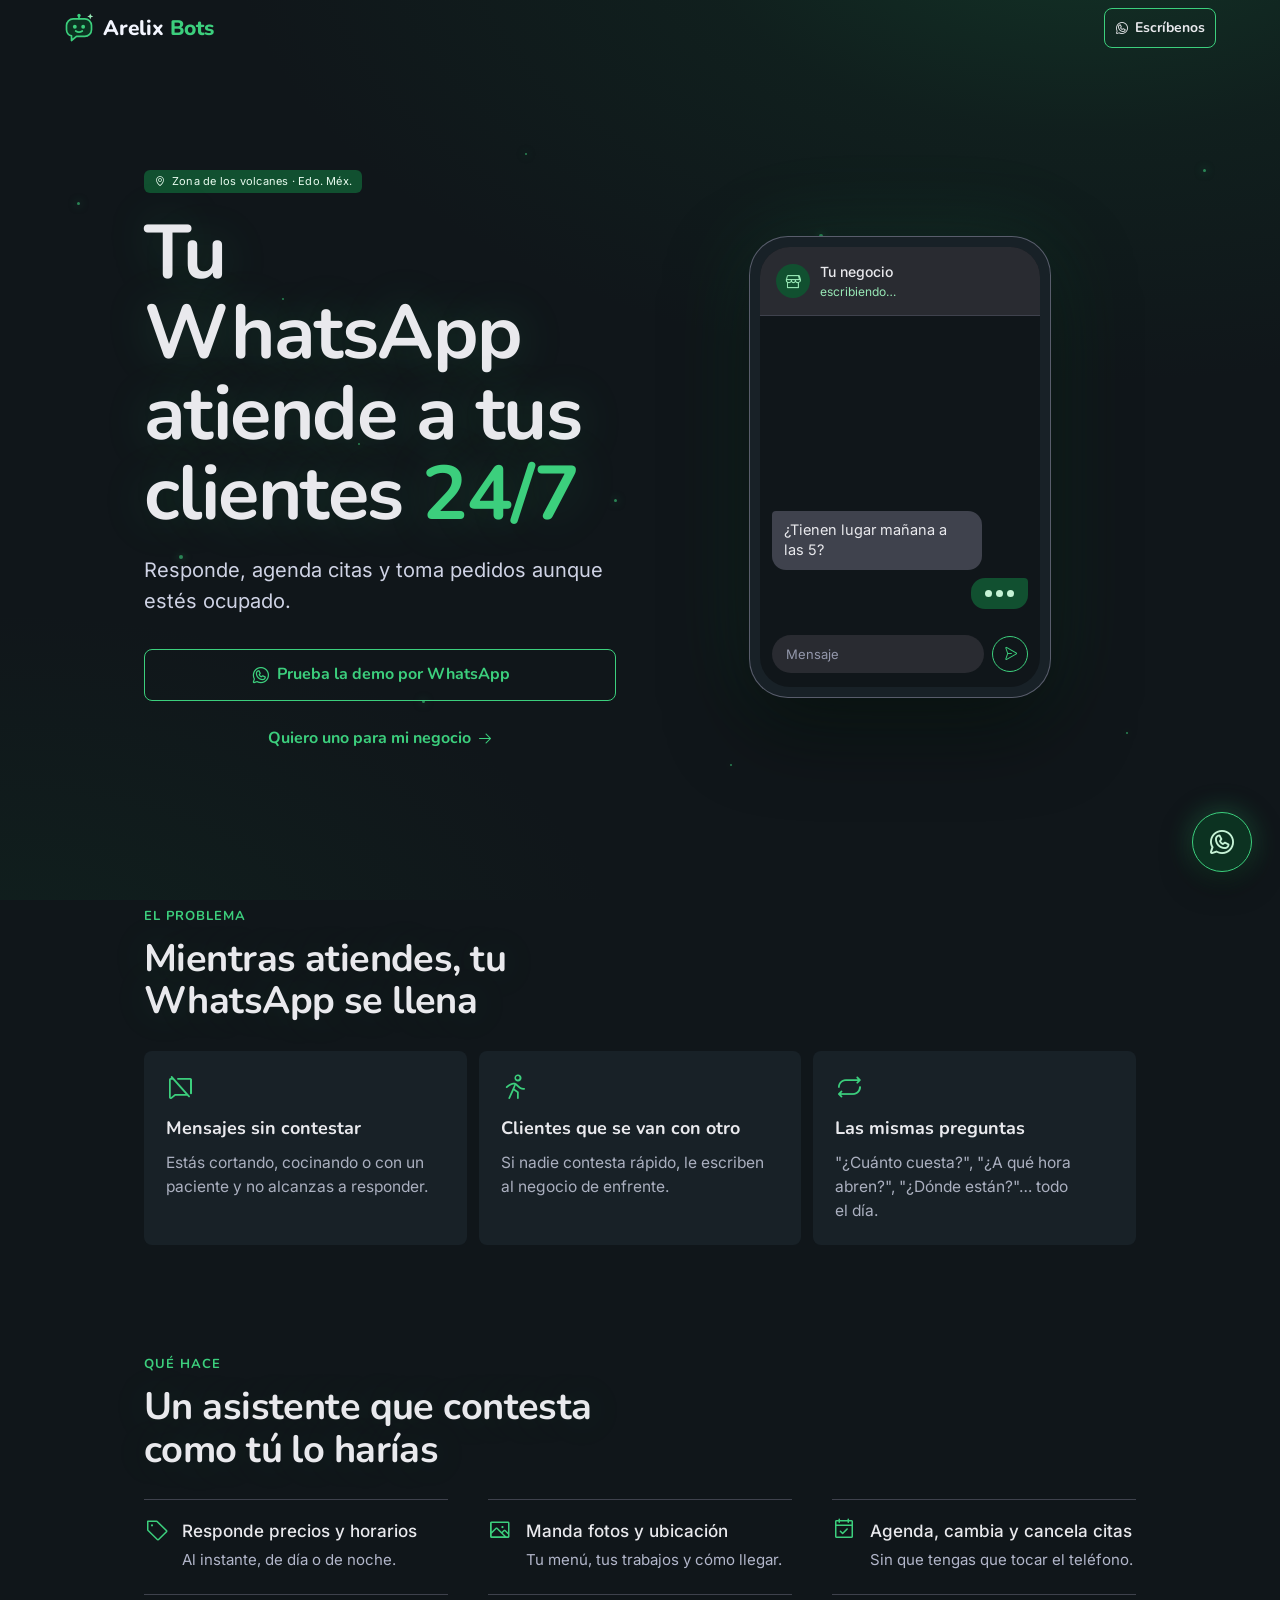
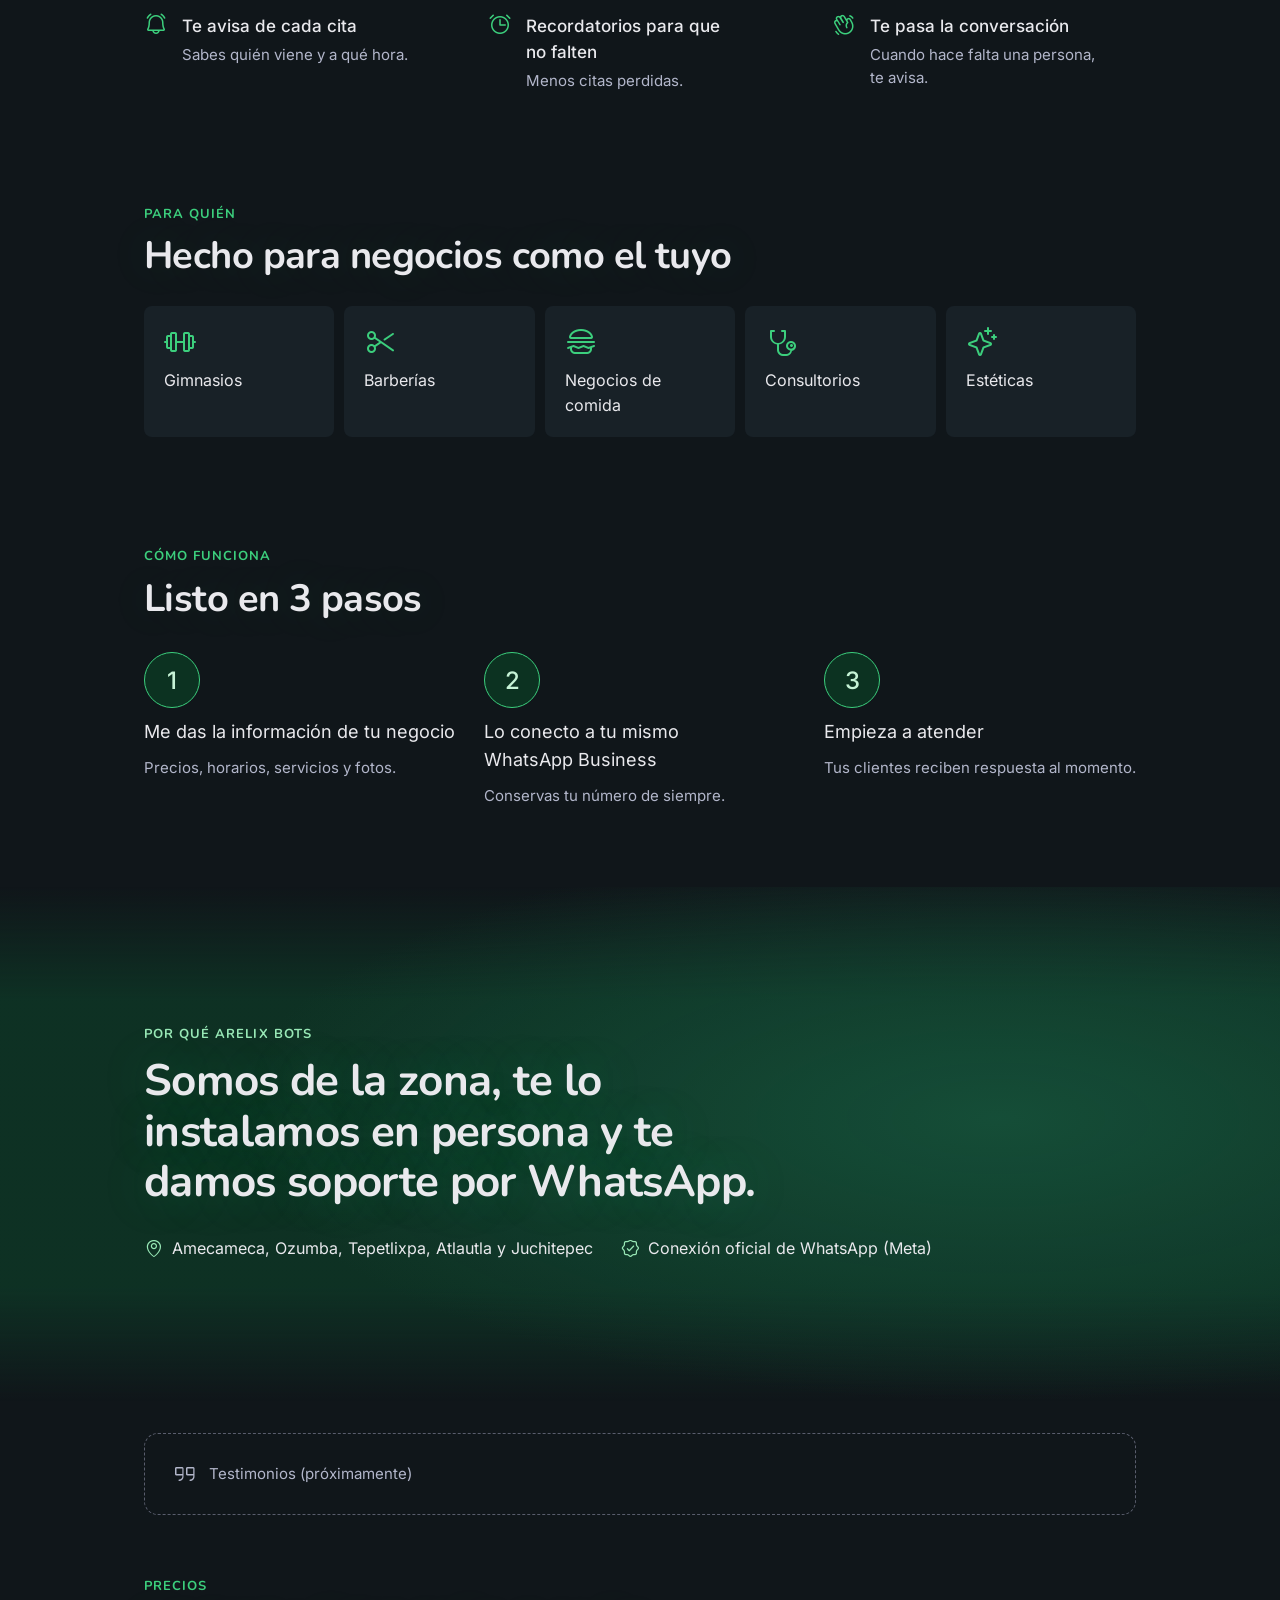
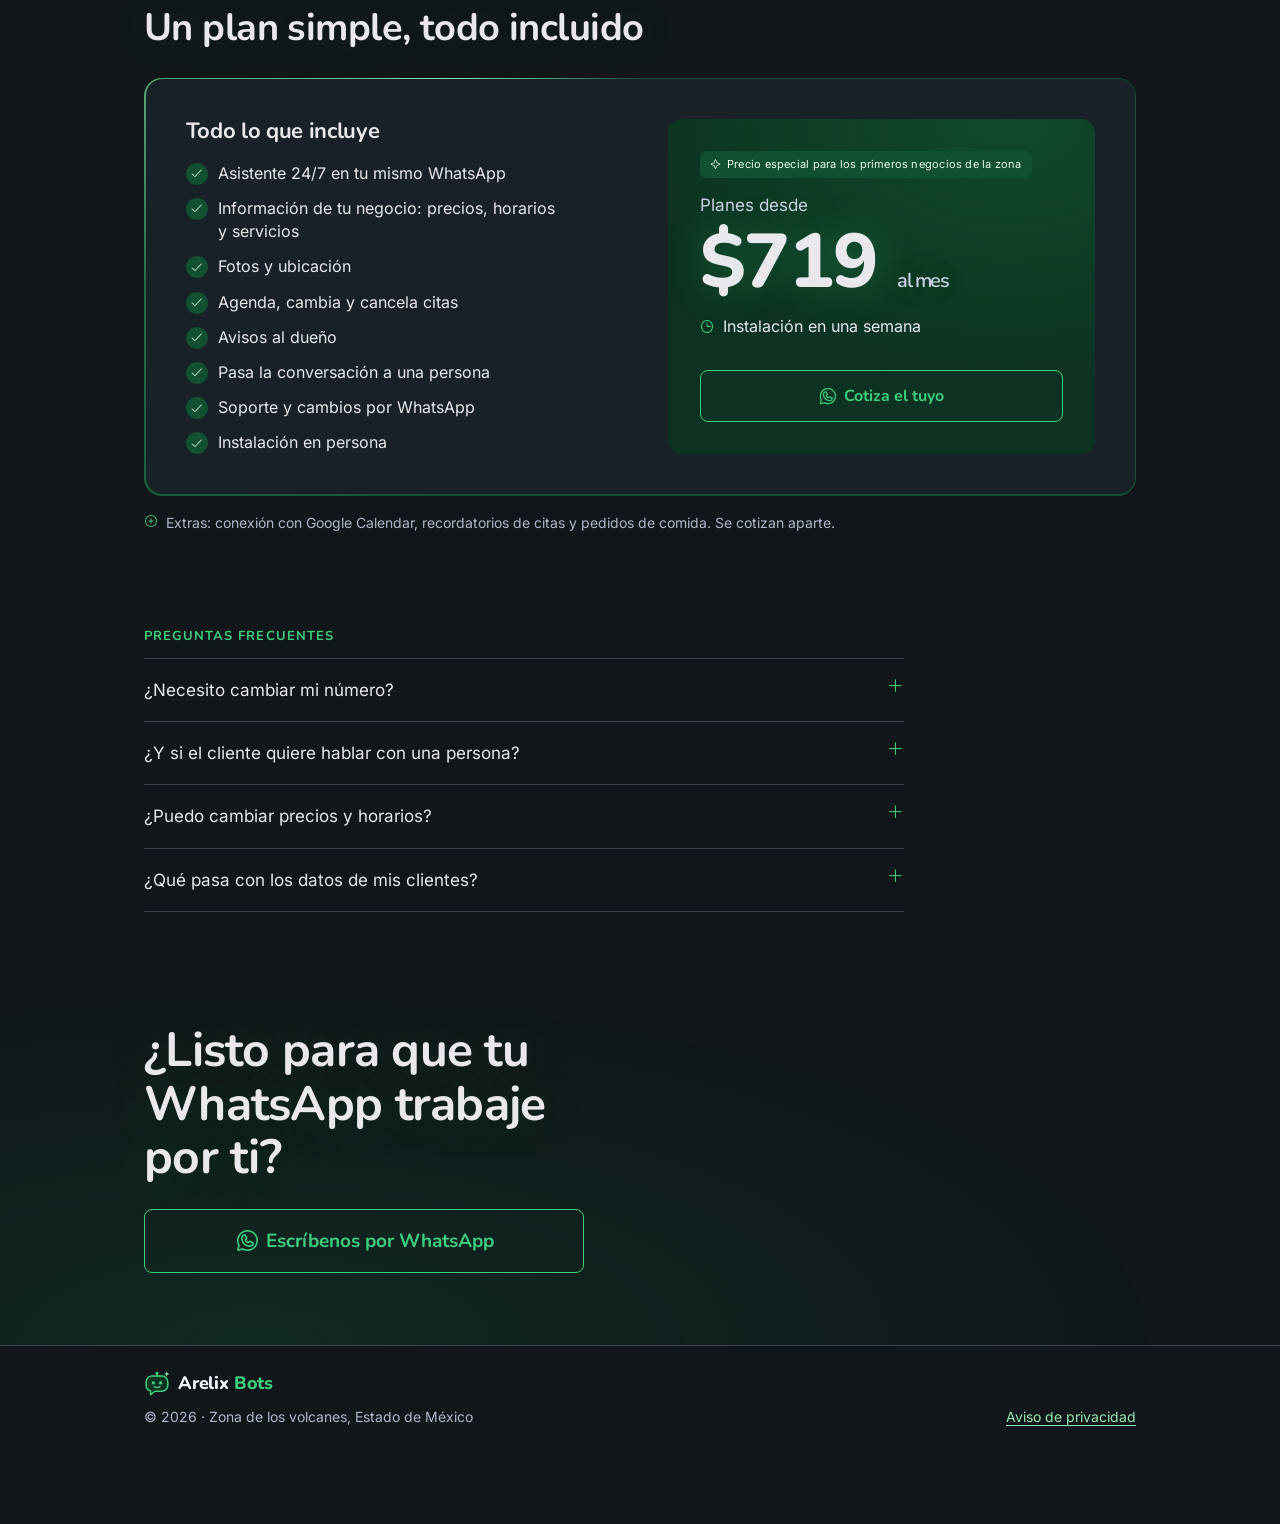
==== index.html @ 7423c523 "Sitio estático de Arelix Bots y aviso de privacidad Página principal convertida del bundle de Claude" ====
<!DOCTYPE html>
<html lang="es-MX">
<head>
<meta charset="utf-8">
<meta name="viewport" content="width=device-width, initial-scale=1">
<title>Arelix Bots · Asistentes de WhatsApp para tu negocio</title>
<meta name="description" content="Tu WhatsApp atiende a tus clientes 24/7: responde precios y horarios, agenda citas y toma pedidos aunque estés ocupado. Instalación en persona en la zona de los volcanes, Edo. Méx.">
<meta name="theme-color" content="#10161a">
<link rel="canonical" href="https://lego1804.github.io/arelix-web/">
<link rel="icon" href="favicon.svg" type="image/svg+xml">
<link rel="icon" href="favicon.ico" sizes="32x32">
<link rel="apple-touch-icon" href="apple-touch-icon.png">
<meta property="og:type" content="website">
<meta property="og:locale" content="es_MX">
<meta property="og:site_name" content="Arelix Bots">
<meta property="og:title" content="Arelix Bots · Tu WhatsApp atiende a tus clientes 24/7">
<meta property="og:description" content="Responde, agenda citas y toma pedidos aunque estés ocupado. Instalación en persona en la zona de los volcanes, Edo. Méx.">
<meta property="og:url" content="https://lego1804.github.io/arelix-web/">
<meta property="og:image" content="https://lego1804.github.io/arelix-web/og-image.png">
<meta property="og:image:width" content="1200">
<meta property="og:image:height" content="630">
<meta property="og:image:alt" content="Arelix Bots: tu WhatsApp atiende a tus clientes 24/7">
<meta name="twitter:card" content="summary_large_image">
<link rel="preload" href="assets/fonts/inter-latin.woff2" as="font" type="font/woff2" crossorigin>
<link rel="preload" href="assets/fonts/nunito-latin.woff2" as="font" type="font/woff2" crossorigin>
<link rel="stylesheet" href="assets/css/styles.css">
<script src="assets/js/main.js" defer></script>
</head>
<body>

<div aria-hidden="true" style="position:fixed;inset:0;width:100vw;height:100vh;z-index:-1;pointer-events:none;background:radial-gradient(ellipse 90vw 70vh at 85% -10%,rgba(24,116,67,.32) 0%,rgba(17,80,48,.16) 35%,rgba(16,22,26,0) 75%),radial-gradient(ellipse 70vw 60vh at 0% 110%,rgba(17,80,48,.18) 0%,rgba(16,22,26,0) 70%),var(--color-bg)"></div>

<nav class="nav topnav" data-scrolled="false" style="position:sticky;top:0;z-index:20;padding-inline:clamp(16px,5vw,72px);display:flex;align-items:center;gap:16px">
  <a href="#" class="nav-brand" aria-label="Arelix Bots, inicio" style="display:flex;align-items:center;gap:9px;margin-right:auto;text-decoration:none;min-width:0"><svg width="30" height="30" viewBox="0 0 36 36" aria-hidden="true" style="flex:none;overflow:visible"><path d="M11 7h14a8 8 0 0 1 8 8v5a8 8 0 0 1-8 8H15l-6 5v-5.6A8 8 0 0 1 3 20v-5a8 8 0 0 1 8-8z" fill="#0c3221" stroke="#3ccf7d" stroke-width="2" stroke-linejoin="round"></path><line x1="18" y1="7" x2="18" y2="4" stroke="#3ccf7d" stroke-width="2" stroke-linecap="round"></line><circle cx="18" cy="3" r="2" fill="#3ccf7d"></circle><circle cx="13" cy="16.5" r="2.3" fill="#3ccf7d"></circle><circle cx="23" cy="16.5" r="2.3" fill="#3ccf7d"></circle><path d="M14 21.6q4 2.8 8 0" stroke="#3ccf7d" stroke-width="2" fill="none" stroke-linecap="round"></path><path d="M31.5 0.5l1 2.6 2.6 1-2.6 1-1 2.6-1-2.6-2.6-1 2.6-1z" fill="#98e8b6"></path></svg><span style="font-family:'Nunito',system-ui,sans-serif;font-weight:800;font-size:21px;letter-spacing:-0.01em;color:var(--color-neutral-100);white-space:nowrap">Arelix <span style="color:var(--color-accent)">Bots</span></span></a>
  <a class="btn btn-primary" href="https://wa.me/525643731394?text=Hola%2C%20quiero%20informaci%C3%B3n" target="_blank" rel="noopener" style="min-height:40px"><i aria-hidden="true" class="ph ph-whatsapp-logo"></i>Escríbenos</a>
</nav>

<div style="color:var(--color-text);font-family:var(--font-body)">

<section data-screen-label="01 Portada" style="width:100%;position:relative;overflow:hidden">
  <div aria-hidden="true" style="position:absolute;inset:0;pointer-events:none;z-index:0"><span class="pt" style="left:6%;top:18%;width:3px;height:3px;animation-delay:0s;animation-duration:9s"></span><span class="pt" style="left:14%;top:62%;width:4px;height:4px;animation-delay:1.5s;animation-duration:11s"></span><span class="pt" style="left:22%;top:30%;width:2px;height:2px;animation-delay:3s;animation-duration:8s"></span><span class="pt" style="left:33%;top:80%;width:3px;height:3px;animation-delay:0.8s;animation-duration:10s"></span><span class="pt" style="left:41%;top:12%;width:2px;height:2px;animation-delay:2.2s;animation-duration:12s"></span><span class="pt" style="left:48%;top:55%;width:3px;height:3px;animation-delay:4s;animation-duration:9s"></span><span class="pt" style="left:57%;top:88%;width:2px;height:2px;animation-delay:1s;animation-duration:11s"></span><span class="pt" style="left:64%;top:22%;width:4px;height:4px;animation-delay:2.8s;animation-duration:10s"></span><span class="pt" style="left:72%;top:70%;width:2px;height:2px;animation-delay:0.4s;animation-duration:9s"></span><span class="pt" style="left:80%;top:38%;width:3px;height:3px;animation-delay:3.5s;animation-duration:12s"></span><span class="pt" style="left:88%;top:84%;width:2px;height:2px;animation-delay:1.8s;animation-duration:8s"></span><span class="pt" style="left:94%;top:14%;width:3px;height:3px;animation-delay:2.5s;animation-duration:10s"></span><span class="pt" style="left:28%;top:48%;width:2px;height:2px;animation-delay:5s;animation-duration:11s"></span><span class="pt" style="left:68%;top:48%;width:2px;height:2px;animation-delay:6s;animation-duration:9s"></span></div>
  <div style="position:relative;z-index:1;max-width:1120px;margin:0 auto;padding:clamp(48px,9vw,112px) clamp(18px,5vw,72px) clamp(48px,8vw,96px);display:grid;grid-template-columns:repeat(auto-fit,minmax(min(100%,340px),1fr));gap:48px;align-items:center">
    <div data-reveal="">
      <span class="tag tag-accent" style="display:inline-flex;align-items:center;gap:6px;margin-bottom:20px"><i aria-hidden="true" class="ph ph-map-pin"></i>Zona de los volcanes · Edo. Méx.</span>
      <h1 style="font-size:clamp(36px,6.4vw,76px);line-height:1.06;letter-spacing:-0.02em;margin:0;max-width:14ch;text-shadow:0 0 48px rgba(60,207,125,.22)">Tu WhatsApp atiende a tus clientes <span style="color:var(--color-accent)">24/7</span></h1>
      <p style="font-size:clamp(17px,2.2vw,20px);line-height:1.55;margin:20px 0 0;max-width:40ch;color:var(--color-neutral-300)">Responde, agenda citas y toma pedidos aunque estés ocupado.</p>
      <div style="display:flex;flex-wrap:wrap;gap:12px;margin-top:32px">
        <a class="btn btn-primary" href="https://wa.me/525643731394?text=Hola%2C%20quiero%20probar%20la%20demo" target="_blank" rel="noopener" style="min-height:52px;padding:0 22px;font-size:16px;flex:1 1 auto;max-width:100%"><i aria-hidden="true" class="ph ph-whatsapp-logo" style="font-size:20px"></i>Prueba la demo por WhatsApp</a>
        <a class="btn btn-ghost" href="https://wa.me/525643731394?text=Hola%2C%20quiero%20un%20asistente%20para%20mi%20negocio" target="_blank" rel="noopener" style="min-height:52px;padding:0 22px;font-size:16px;flex:1 1 auto;max-width:100%">Quiero uno para mi negocio<i aria-hidden="true" class="ph ph-arrow-right"></i></a>
      </div>
    </div>

    <div data-reveal="" style="display:flex;justify-content:center">
      <div style="width:min(100%,300px);border-radius:38px;padding:10px;background:var(--color-surface);box-shadow:0 0 0 1px var(--color-neutral-700),0 30px 80px rgba(0,0,0,.55),0 0 90px rgba(60,207,125,.14)">
        <div style="border-radius:30px;overflow:hidden;background:var(--color-bg);display:flex;flex-direction:column;height:440px">
          <div style="display:flex;align-items:center;gap:10px;padding:14px 16px;background:var(--color-neutral-900);border-bottom:1px solid var(--color-neutral-800)">
            <div style="width:34px;height:34px;border-radius:50%;background:var(--color-accent-800);display:flex;align-items:center;justify-content:center;flex:none"><i aria-hidden="true" class="ph ph-storefront" style="color:var(--color-accent-300);font-size:18px"></i></div>
            <div style="min-width:0">
              <p style="margin:0;font-size:14px;font-weight:500">Tu negocio</p>
              <p style="margin:0;font-size:12px;color:var(--color-accent-300)" data-chat-status>en línea</p>
            </div>
          </div>
          <div style="flex:1;display:flex;flex-direction:column;justify-content:flex-end;gap:8px;padding:16px 12px">
            <div class="pop" data-chat="q" style="align-self:flex-start;max-width:82%;background:var(--color-neutral-800);border-radius:4px 14px 14px 14px;padding:9px 12px;font-size:14.5px;line-height:1.4">¿Tienen lugar mañana a las 5?</div>
            <div class="pop" data-chat="typing" hidden style="align-self:flex-end;background:var(--color-accent-800);border-radius:14px 4px 14px 14px;padding:12px 14px;display:flex;gap:4px">
                <span class="dot" style="width:7px;height:7px;border-radius:50%;background:var(--color-accent-200)"></span>
                <span class="dot" style="width:7px;height:7px;border-radius:50%;background:var(--color-accent-200);animation-delay:.2s"></span>
                <span class="dot" style="width:7px;height:7px;border-radius:50%;background:var(--color-accent-200);animation-delay:.4s"></span>
              </div>
            <div class="pop" data-chat="a" style="align-self:flex-end;max-width:82%;background:var(--color-accent-800);border-radius:14px 4px 14px 14px;padding:9px 12px;font-size:14.5px;line-height:1.4;color:var(--color-accent-100)">¡Sí! ¿A nombre de quién te anoto?</div>
          </div>
          <div style="display:flex;align-items:center;gap:8px;padding:10px 12px 14px">
            <div style="flex:1;border-radius:20px;background:var(--color-neutral-900);padding:9px 14px;font-size:13px;color:var(--color-neutral-500)">Mensaje</div>
            <div style="width:36px;height:36px;border-radius:50%;border:1px solid var(--color-accent);display:flex;align-items:center;justify-content:center;flex:none"><i aria-hidden="true" class="ph ph-paper-plane-right" style="color:var(--color-accent)"></i></div>
          </div>
        </div>
      </div>
    </div>
  </div>
</section>

<section data-screen-label="02 Problema" style="width:100%">
  <div data-reveal="" style="max-width:1120px;margin:0 auto;padding:48px clamp(18px,5vw,72px)">
    <h6 style="color:var(--color-accent);margin:0 0 14px">El problema</h6>
    <h2 style="font-size:clamp(26px,4vw,38px);margin:0 0 28px;max-width:22ch;text-shadow:0 0 40px rgba(60,207,125,.18)">Mientras atiendes, tu WhatsApp se llena</h2>
    <div style="display:grid;grid-template-columns:repeat(auto-fit,minmax(min(100%,240px),1fr));gap:12px">
      <div class="card lift" style="padding:22px"><i aria-hidden="true" class="ph ph-chat-slash" style="font-size:28px;color:var(--color-accent)"></i><p class="card-title" style="font-size:18px;margin:12px 0 6px">Mensajes sin contestar</p><p class="card-body" style="margin:0;font-size:15.5px;color:var(--color-neutral-300)">Estás cortando, cocinando o con un paciente y no alcanzas a responder.</p></div>
      <div class="card lift" style="padding:22px"><i aria-hidden="true" class="ph ph-person-simple-walk" style="font-size:28px;color:var(--color-accent)"></i><p class="card-title" style="font-size:18px;margin:12px 0 6px">Clientes que se van con otro</p><p class="card-body" style="margin:0;font-size:15.5px;color:var(--color-neutral-300)">Si nadie contesta rápido, le escriben al negocio de enfrente.</p></div>
      <div class="card lift" style="padding:22px"><i aria-hidden="true" class="ph ph-repeat" style="font-size:28px;color:var(--color-accent)"></i><p class="card-title" style="font-size:18px;margin:12px 0 6px">Las mismas preguntas</p><p class="card-body" style="margin:0;font-size:15.5px;color:var(--color-neutral-300)">"¿Cuánto cuesta?", "¿A qué hora abren?", "¿Dónde están?"… todo el día.</p></div>
    </div>
  </div>
</section>

<section data-screen-label="03 Qué hace" style="width:100%">
  <div data-reveal="" style="max-width:1120px;margin:0 auto;padding:64px clamp(18px,5vw,72px) 48px">
    <h6 style="color:var(--color-accent);margin:0 0 14px">Qué hace</h6>
    <h2 style="font-size:clamp(26px,4vw,38px);margin:0 0 28px;max-width:22ch;text-shadow:0 0 40px rgba(60,207,125,.18)">Un asistente que contesta como tú lo harías</h2>
    <div style="display:grid;grid-template-columns:repeat(auto-fit,minmax(min(100%,280px),1fr));gap:4px 40px">
      <div class="bnc" style="display:flex;gap:14px;padding:18px 0;border-top:1px solid var(--color-neutral-800)"><i aria-hidden="true" class="ph ph-tag" style="font-size:24px;color:var(--color-accent);flex:none"></i><div><p style="font-size:17px;margin:0 0 4px;font-weight:500">Responde precios y horarios</p><p style="margin:0;color:var(--color-neutral-400);font-size:15px">Al instante, de día o de noche.</p></div></div>
      <div class="bnc" style="display:flex;gap:14px;padding:18px 0;border-top:1px solid var(--color-neutral-800)"><i aria-hidden="true" class="ph ph-image" style="font-size:24px;color:var(--color-accent);flex:none"></i><div><p style="font-size:17px;margin:0 0 4px;font-weight:500">Manda fotos y ubicación</p><p style="margin:0;color:var(--color-neutral-400);font-size:15px">Tu menú, tus trabajos y cómo llegar.</p></div></div>
      <div class="bnc" style="display:flex;gap:14px;padding:18px 0;border-top:1px solid var(--color-neutral-800)"><i aria-hidden="true" class="ph ph-calendar-check" style="font-size:24px;color:var(--color-accent);flex:none"></i><div><p style="font-size:17px;margin:0 0 4px;font-weight:500">Agenda, cambia y cancela citas</p><p style="margin:0;color:var(--color-neutral-400);font-size:15px">Sin que tengas que tocar el teléfono.</p></div></div>
      <div class="bnc" style="display:flex;gap:14px;padding:18px 0;border-top:1px solid var(--color-neutral-800)"><i aria-hidden="true" class="ph ph-bell-ringing" style="font-size:24px;color:var(--color-accent);flex:none"></i><div><p style="font-size:17px;margin:0 0 4px;font-weight:500">Te avisa de cada cita</p><p style="margin:0;color:var(--color-neutral-400);font-size:15px">Sabes quién viene y a qué hora.</p></div></div>
      <div class="bnc" style="display:flex;gap:14px;padding:18px 0;border-top:1px solid var(--color-neutral-800)"><i aria-hidden="true" class="ph ph-alarm" style="font-size:24px;color:var(--color-accent);flex:none"></i><div><p style="font-size:17px;margin:0 0 4px;font-weight:500">Recordatorios para que no falten</p><p style="margin:0;color:var(--color-neutral-400);font-size:15px">Menos citas perdidas.</p></div></div>
      <div class="bnc" style="display:flex;gap:14px;padding:18px 0;border-top:1px solid var(--color-neutral-800)"><i aria-hidden="true" class="ph ph-hand-waving" style="font-size:24px;color:var(--color-accent);flex:none"></i><div><p style="font-size:17px;margin:0 0 4px;font-weight:500">Te pasa la conversación</p><p style="margin:0;color:var(--color-neutral-400);font-size:15px">Cuando hace falta una persona, te avisa.</p></div></div>
    </div>
  </div>
</section>

<section data-screen-label="04 Para quién" style="width:100%">
  <div data-reveal="" style="max-width:1120px;margin:0 auto;padding:48px clamp(18px,5vw,72px)">
    <h6 style="color:var(--color-accent);margin:0 0 14px">Para quién</h6>
    <h2 style="font-size:clamp(26px,4vw,38px);margin:0 0 28px;text-shadow:0 0 40px rgba(60,207,125,.18)">Hecho para negocios como el tuyo</h2>
    <div class="who">
      <div class="card bnc lift" style="padding:20px;display:flex;flex-direction:column;gap:10px;min-width:0"><i aria-hidden="true" class="ph ph-barbell" style="font-size:32px;color:var(--color-accent)"></i><span style="font-size:16px">Gimnasios</span></div>
      <div class="card bnc lift" style="padding:20px;display:flex;flex-direction:column;gap:10px;min-width:0"><i aria-hidden="true" class="ph ph-scissors" style="font-size:32px;color:var(--color-accent)"></i><span style="font-size:16px">Barberías</span></div>
      <div class="card bnc lift" style="padding:20px;display:flex;flex-direction:column;gap:10px;min-width:0"><i aria-hidden="true" class="ph ph-hamburger" style="font-size:32px;color:var(--color-accent)"></i><span style="font-size:16px">Negocios de comida</span></div>
      <div class="card bnc lift" style="padding:20px;display:flex;flex-direction:column;gap:10px;min-width:0"><i aria-hidden="true" class="ph ph-stethoscope" style="font-size:32px;color:var(--color-accent)"></i><span style="font-size:16px">Consultorios</span></div>
      <div class="card bnc lift" style="padding:20px;display:flex;flex-direction:column;gap:10px;min-width:0"><i aria-hidden="true" class="ph ph-sparkle" style="font-size:32px;color:var(--color-accent)"></i><span style="font-size:16px">Estéticas</span></div>
    </div>
  </div>
</section>

<section data-screen-label="05 Cómo funciona" style="width:100%">
  <div data-reveal="" style="max-width:1120px;margin:0 auto;padding:64px clamp(18px,5vw,72px) 80px">
    <h6 style="color:var(--color-accent);margin:0 0 14px">Cómo funciona</h6>
    <h2 style="font-size:clamp(26px,4vw,38px);margin:0 0 32px;text-shadow:0 0 40px rgba(60,207,125,.18)">Listo en 3 pasos</h2>
    <ol style="list-style:none;margin:0;padding:0;display:grid;grid-template-columns:repeat(auto-fit,minmax(min(100%,240px),1fr));gap:28px">
      <li style="display:flex;flex-direction:column;gap:10px"><span class="ring" style="width:56px;height:56px;border-radius:50%;border:1.5px solid var(--color-accent);display:flex;align-items:center;justify-content:center;font-size:24px;font-weight:500;color:var(--color-accent-200);background:var(--color-accent-900)">1</span><span style="font-size:18px">Me das la información de tu negocio</span><span style="color:var(--color-neutral-400);font-size:15px">Precios, horarios, servicios y fotos.</span></li>
      <li style="display:flex;flex-direction:column;gap:10px"><span class="ring" style="width:56px;height:56px;border-radius:50%;border:1.5px solid var(--color-accent);display:flex;align-items:center;justify-content:center;font-size:24px;font-weight:500;color:var(--color-accent-200);background:var(--color-accent-900);animation-delay:1s">2</span><span style="font-size:18px">Lo conecto a tu mismo WhatsApp Business</span><span style="color:var(--color-neutral-400);font-size:15px">Conservas tu número de siempre.</span></li>
      <li style="display:flex;flex-direction:column;gap:10px"><span class="ring" style="width:56px;height:56px;border-radius:50%;border:1.5px solid var(--color-accent);display:flex;align-items:center;justify-content:center;font-size:24px;font-weight:500;color:var(--color-accent-200);background:var(--color-accent-900);animation-delay:2s">3</span><span style="font-size:18px">Empieza a atender</span><span style="color:var(--color-neutral-400);font-size:15px">Tus clientes reciben respuesta al momento.</span></li>
    </ol>
  </div>
</section>

<section data-screen-label="06 Por qué" style="width:100%;background:radial-gradient(ellipse 60% 55% at 78% 45%,rgba(22,81,58,.9) 0%,rgba(22,81,58,0) 100%),linear-gradient(to bottom,rgba(14,54,38,0) 0%,rgba(14,54,38,.85) 22%,rgba(14,54,38,.85) 78%,rgba(14,54,38,0) 100%);padding:140px 0">
  <div data-reveal="" style="max-width:1120px;margin:0 auto;padding:0 clamp(18px,5vw,72px)">
    <h6 style="color:var(--color-accent-300);margin:0 0 14px">Por qué Arelix Bots</h6>
    <h2 style="font-size:clamp(26px,4.4vw,44px);margin:0;max-width:24ch;line-height:1.15;text-shadow:0 0 48px rgba(60,207,125,.25)">Somos de la zona, te lo instalamos en persona y te damos soporte por WhatsApp.</h2>
    <div style="display:flex;flex-wrap:wrap;gap:12px 28px;margin-top:28px;font-size:16px">
      <span style="display:flex;align-items:center;gap:8px"><i aria-hidden="true" class="ph ph-map-pin" style="color:var(--color-accent-300);font-size:20px;flex:none"></i>Amecameca, Ozumba, Tepetlixpa, Atlautla y Juchitepec</span>
      <span style="display:flex;align-items:center;gap:8px"><i aria-hidden="true" class="ph ph-seal-check" style="color:var(--color-accent-300);font-size:20px;flex:none"></i>Conexión oficial de WhatsApp (Meta)</span>
    </div>
  </div>
</section>

<section data-screen-label="Testimonios" style="width:100%">
  <div data-reveal="" style="max-width:1120px;margin:0 auto;padding:32px clamp(18px,5vw,72px) 0">
    <div style="border:1px dashed var(--color-neutral-700);border-radius:var(--radius-lg);padding:28px;color:var(--color-neutral-400);display:flex;align-items:center;gap:12px"><i aria-hidden="true" class="ph ph-quotes" style="font-size:24px"></i>Testimonios (próximamente)</div>
  </div>
</section>

<section data-screen-label="07 Precios" style="width:100%">
  <div data-reveal="" style="max-width:1120px;margin:0 auto;padding:64px clamp(18px,5vw,72px) 48px">
    <h6 style="color:var(--color-accent);margin:0 0 14px">Precios</h6>
    <h2 style="font-size:clamp(26px,4vw,38px);margin:0 0 28px;text-shadow:0 0 40px rgba(60,207,125,.18)">Un plan simple, todo incluido</h2>
    <div class="gb">
      <div class="card" style="border-radius:16.5px;margin:0;background:var(--color-surface);padding:clamp(20px,4vw,40px);display:grid;grid-template-columns:repeat(auto-fit,minmax(min(100%,300px),1fr));gap:32px clamp(24px,5vw,56px);align-items:stretch">
        <div style="min-width:0">
          <h3 style="font-size:22px;margin:0 0 18px">Todo lo que incluye</h3>
          <ul class="chks" data-reveal="" style="list-style:none;margin:0;padding:0;display:grid;gap:12px">
            <li class="chk" style="display:flex;gap:10px;align-items:flex-start;font-size:16px;line-height:1.45;transition-delay:0.15s"><span style="flex:none;width:22px;height:22px;border-radius:50%;background:var(--color-accent-800);display:flex;align-items:center;justify-content:center;margin-top:1px"><i aria-hidden="true" class="ph ph-check" style="font-size:13px;color:var(--color-accent-200)"></i></span>Asistente 24/7 en tu mismo WhatsApp</li>
            <li class="chk" style="display:flex;gap:10px;align-items:flex-start;font-size:16px;line-height:1.45;transition-delay:0.27s"><span style="flex:none;width:22px;height:22px;border-radius:50%;background:var(--color-accent-800);display:flex;align-items:center;justify-content:center;margin-top:1px"><i aria-hidden="true" class="ph ph-check" style="font-size:13px;color:var(--color-accent-200)"></i></span>Información de tu negocio: precios, horarios y servicios</li>
            <li class="chk" style="display:flex;gap:10px;align-items:flex-start;font-size:16px;line-height:1.45;transition-delay:0.39s"><span style="flex:none;width:22px;height:22px;border-radius:50%;background:var(--color-accent-800);display:flex;align-items:center;justify-content:center;margin-top:1px"><i aria-hidden="true" class="ph ph-check" style="font-size:13px;color:var(--color-accent-200)"></i></span>Fotos y ubicación</li>
            <li class="chk" style="display:flex;gap:10px;align-items:flex-start;font-size:16px;line-height:1.45;transition-delay:0.51s"><span style="flex:none;width:22px;height:22px;border-radius:50%;background:var(--color-accent-800);display:flex;align-items:center;justify-content:center;margin-top:1px"><i aria-hidden="true" class="ph ph-check" style="font-size:13px;color:var(--color-accent-200)"></i></span>Agenda, cambia y cancela citas</li>
            <li class="chk" style="display:flex;gap:10px;align-items:flex-start;font-size:16px;line-height:1.45;transition-delay:0.63s"><span style="flex:none;width:22px;height:22px;border-radius:50%;background:var(--color-accent-800);display:flex;align-items:center;justify-content:center;margin-top:1px"><i aria-hidden="true" class="ph ph-check" style="font-size:13px;color:var(--color-accent-200)"></i></span>Avisos al dueño</li>
            <li class="chk" style="display:flex;gap:10px;align-items:flex-start;font-size:16px;line-height:1.45;transition-delay:0.75s"><span style="flex:none;width:22px;height:22px;border-radius:50%;background:var(--color-accent-800);display:flex;align-items:center;justify-content:center;margin-top:1px"><i aria-hidden="true" class="ph ph-check" style="font-size:13px;color:var(--color-accent-200)"></i></span>Pasa la conversación a una persona</li>
            <li class="chk" style="display:flex;gap:10px;align-items:flex-start;font-size:16px;line-height:1.45;transition-delay:0.87s"><span style="flex:none;width:22px;height:22px;border-radius:50%;background:var(--color-accent-800);display:flex;align-items:center;justify-content:center;margin-top:1px"><i aria-hidden="true" class="ph ph-check" style="font-size:13px;color:var(--color-accent-200)"></i></span>Soporte y cambios por WhatsApp</li>
            <li class="chk" style="display:flex;gap:10px;align-items:flex-start;font-size:16px;line-height:1.45;transition-delay:0.99s"><span style="flex:none;width:22px;height:22px;border-radius:50%;background:var(--color-accent-800);display:flex;align-items:center;justify-content:center;margin-top:1px"><i aria-hidden="true" class="ph ph-check" style="font-size:13px;color:var(--color-accent-200)"></i></span>Instalación en persona</li>
          </ul>
        </div>
        <div style="min-width:0;display:flex;flex-direction:column;align-items:flex-start;gap:14px;padding:clamp(20px,3vw,32px);border-radius:var(--radius-lg);background:radial-gradient(ellipse 90% 80% at 80% 0%,rgba(24,116,67,.35) 0%,rgba(24,116,67,0) 100%),var(--color-accent-900)">
          <span class="tag tag-accent" style="display:inline-flex;align-items:center;gap:6px;white-space:normal;line-height:1.35;padding:6px 10px;background:var(--color-accent-800);color:var(--color-accent-100)"><i aria-hidden="true" class="ph ph-star-four" style="flex:none"></i>Precio especial para los primeros negocios de la zona</span>
          <div>
            <p style="margin:0;color:var(--color-neutral-300);font-size:17px">Planes desde</p>
            <p data-price="" style="margin:6px 0 0;font-family:var(--font-heading);font-size:clamp(52px,8vw,76px);font-weight:800;line-height:1;letter-spacing:-0.02em;font-variant-numeric:tabular-nums;text-shadow:0 0 40px rgba(60,207,125,.3)">$<span data-price-num>800</span> <span style="font-size:20px;font-weight:600;color:var(--color-neutral-300)">al mes</span></p>
          </div>
          <p style="margin:0;display:flex;align-items:center;gap:8px;font-size:16px"><i aria-hidden="true" class="ph ph-clock" style="color:var(--color-accent)"></i>Instalación en una semana</p>
          <a class="btn btn-primary" href="https://wa.me/525643731394?text=Hola%2C%20quiero%20cotizar" target="_blank" rel="noopener" style="min-height:52px;padding:0 24px;font-size:16px;width:100%;margin-top:auto"><i aria-hidden="true" class="ph ph-whatsapp-logo" style="font-size:20px"></i>Cotiza el tuyo</a>
        </div>
      </div>
    </div>
    <p style="margin:16px 0 0;font-size:14px;line-height:1.5;color:var(--color-neutral-400);display:flex;gap:8px;align-items:flex-start"><i aria-hidden="true" class="ph ph-plus-circle" style="color:var(--color-accent);flex:none;margin-top:2px"></i>Extras: conexión con Google Calendar, recordatorios de citas y pedidos de comida. Se cotizan aparte.</p>
  </div>
</section>

<section data-screen-label="08 Preguntas" style="width:100%">
  <div data-reveal="" style="max-width:1120px;margin:0 auto;padding:48px clamp(18px,5vw,72px)">
    <h6 style="color:var(--color-accent);margin:0 0 14px">Preguntas frecuentes</h6>
    <div style="display:flex;flex-direction:column;max-width:760px">
      <details style="border-top:1px solid var(--color-neutral-800);padding:18px 0"><summary style="cursor:pointer;list-style:none;font-size:17px;display:flex;justify-content:space-between;gap:12px">¿Necesito cambiar mi número?<i aria-hidden="true" class="ph ph-plus" style="color:var(--color-accent);flex:none"></i></summary><p style="margin:12px 0 0;color:var(--color-neutral-300);font-size:15.5px">No. Se conecta a tu mismo WhatsApp Business; tus clientes te siguen escribiendo al número de siempre.</p></details>
      <details style="border-top:1px solid var(--color-neutral-800);padding:18px 0"><summary style="cursor:pointer;list-style:none;font-size:17px;display:flex;justify-content:space-between;gap:12px">¿Y si el cliente quiere hablar con una persona?<i aria-hidden="true" class="ph ph-plus" style="color:var(--color-accent);flex:none"></i></summary><p style="margin:12px 0 0;color:var(--color-neutral-300);font-size:15.5px">El asistente te avisa y te pasa la conversación para que tú la continúes.</p></details>
      <details style="border-top:1px solid var(--color-neutral-800);padding:18px 0"><summary style="cursor:pointer;list-style:none;font-size:17px;display:flex;justify-content:space-between;gap:12px">¿Puedo cambiar precios y horarios?<i aria-hidden="true" class="ph ph-plus" style="color:var(--color-accent);flex:none"></i></summary><p style="margin:12px 0 0;color:var(--color-neutral-300);font-size:15.5px">Sí. Me escribes por WhatsApp y lo actualizo, normalmente el mismo día.</p></details>
      <details style="border-top:1px solid var(--color-neutral-800);border-bottom:1px solid var(--color-neutral-800);padding:18px 0"><summary style="cursor:pointer;list-style:none;font-size:17px;display:flex;justify-content:space-between;gap:12px">¿Qué pasa con los datos de mis clientes?<i aria-hidden="true" class="ph ph-plus" style="color:var(--color-accent);flex:none"></i></summary><p style="margin:12px 0 0;color:var(--color-neutral-300);font-size:15.5px">Solo se usan para atender a tus clientes: responder, agendar y avisarte. Los mensajes pasan por la conexión oficial de WhatsApp y por los servicios que hacen funcionar el asistente, que los procesan de forma segura. No vendemos ni usamos tus datos para publicidad, y si dejas el servicio, los borramos.</p></details>
    </div>
  </div>
</section>

<section data-screen-label="09 Contacto" style="width:100%;background:radial-gradient(ellipse 70% 90% at 20% 100%,rgba(17,80,48,.35) 0%,rgba(17,80,48,0) 100%)">
  <div data-reveal="" style="max-width:1120px;margin:0 auto;padding:64px clamp(18px,5vw,72px) 72px">
    <h2 style="font-size:clamp(28px,5vw,48px);margin:0 0 24px;max-width:18ch;text-shadow:0 0 48px rgba(60,207,125,.22)">¿Listo para que tu WhatsApp trabaje por ti?</h2>
    <a class="btn btn-primary" href="https://wa.me/525643731394?text=Hola%2C%20quiero%20informaci%C3%B3n" target="_blank" rel="noopener" style="min-height:64px;padding:0 24px;font-size:19px;width:100%;max-width:440px"><i aria-hidden="true" class="ph ph-whatsapp-logo" style="font-size:26px"></i>Escríbenos por WhatsApp</a>
  </div>
</section>

<footer style="width:100%;border-top:1px solid var(--color-neutral-800)">
  <div style="max-width:1120px;margin:0 auto;padding:24px clamp(18px,5vw,72px) 96px;display:flex;flex-wrap:wrap;justify-content:space-between;align-items:flex-end;gap:16px;font-size:14px;color:var(--color-neutral-400)">
    <div style="display:flex;flex-direction:column;gap:8px"><span style="display:flex;align-items:center;gap:8px"><svg width="26" height="26" viewBox="0 0 36 36" aria-hidden="true" style="flex:none;overflow:visible"><path d="M11 7h14a8 8 0 0 1 8 8v5a8 8 0 0 1-8 8H15l-6 5v-5.6A8 8 0 0 1 3 20v-5a8 8 0 0 1 8-8z" fill="#0c3221" stroke="#3ccf7d" stroke-width="2" stroke-linejoin="round"></path><line x1="18" y1="7" x2="18" y2="4" stroke="#3ccf7d" stroke-width="2" stroke-linecap="round"></line><circle cx="18" cy="3" r="2" fill="#3ccf7d"></circle><circle cx="13" cy="16.5" r="2.3" fill="#3ccf7d"></circle><circle cx="23" cy="16.5" r="2.3" fill="#3ccf7d"></circle><path d="M14 21.6q4 2.8 8 0" stroke="#3ccf7d" stroke-width="2" fill="none" stroke-linecap="round"></path><path d="M31.5 0.5l1 2.6 2.6 1-2.6 1-1 2.6-1-2.6-2.6-1 2.6-1z" fill="#98e8b6"></path></svg><span style="font-family:'Nunito',system-ui,sans-serif;font-weight:800;font-size:18px;letter-spacing:-0.01em;color:var(--color-neutral-100);white-space:nowrap">Arelix <span style="color:var(--color-accent)">Bots</span></span></span><span>© 2026 · Zona de los volcanes, Estado de México</span></div>
    <a href="aviso-privacidad.html">Aviso de privacidad</a>
  </div>
</footer>

</div>

<a href="https://wa.me/525643731394?text=Hola%2C%20quiero%20informaci%C3%B3n" target="_blank" rel="noopener" aria-label="Escríbenos por WhatsApp" class="wpulse fab" style="position:fixed;right:clamp(16px,3vw,28px);bottom:clamp(16px,3vw,28px);z-index:30;width:60px;height:60px;border-radius:50%;display:flex;align-items:center;justify-content:center;background:var(--color-accent-900);border:1.5px solid var(--color-accent);color:var(--color-accent-200);box-shadow:0 10px 30px rgba(0,0,0,.5),0 0 28px rgba(60,207,125,.35);text-decoration:none"><i aria-hidden="true" class="ph ph-whatsapp-logo" style="font-size:30px"></i></a>

</body>
</html>
---- assets/css/styles.css ----
/* Arelix Bots — estilos del sitio (sistema Nocturne + ajustes de la página). */

/* — fuentes (latín y latín extendido, variables) — */
@font-face {
  font-family: 'Inter';
  font-style: normal;
  font-weight: 400 700;
  font-display: swap;
  src: url('../fonts/inter-latin-ext.woff2') format('woff2');
  unicode-range: U+0100-02BA, U+02BD-02C5, U+02C7-02CC, U+02CE-02D7, U+02DD-02FF, U+0304, U+0308, U+0329, U+1D00-1DBF, U+1E00-1E9F, U+1EF2-1EFF, U+2020, U+20A0-20AB, U+20AD-20C4, U+2113, U+2C60-2C7F, U+A720-A7FF;
}
@font-face {
  font-family: 'Inter';
  font-style: normal;
  font-weight: 400 700;
  font-display: swap;
  src: url('../fonts/inter-latin.woff2') format('woff2');
  unicode-range: U+0000-00FF, U+0131, U+0152-0153, U+02BB-02BC, U+02C6, U+02DA, U+02DC, U+0304, U+0308, U+0329, U+2000-206F, U+20AC, U+2122, U+2191, U+2193, U+2212, U+2215, U+FEFF, U+FFFD;
}
@font-face {
  font-family: 'Nunito';
  font-style: normal;
  font-weight: 500 800;
  font-display: swap;
  src: url('../fonts/nunito-latin-ext.woff2') format('woff2');
  unicode-range: U+0100-02BA, U+02BD-02C5, U+02C7-02CC, U+02CE-02D7, U+02DD-02FF, U+0304, U+0308, U+0329, U+1D00-1DBF, U+1E00-1E9F, U+1EF2-1EFF, U+2020, U+20A0-20AB, U+20AD-20C4, U+2113, U+2C60-2C7F, U+A720-A7FF;
}
@font-face {
  font-family: 'Nunito';
  font-style: normal;
  font-weight: 500 800;
  font-display: swap;
  src: url('../fonts/nunito-latin.woff2') format('woff2');
  unicode-range: U+0000-00FF, U+0131, U+0152-0153, U+02BB-02BC, U+02C6, U+02DA, U+02DC, U+0304, U+0308, U+0329, U+2000-206F, U+20AC, U+2122, U+2191, U+2193, U+2212, U+2215, U+FEFF, U+FFFD;
}

/* — sistema de diseño Nocturne — */
:root {
  --color-bg: #161826;
  --color-surface: #232532;
  --color-text: #e9e9ed;
  --color-accent: #9184d9; /* review round 7 (Barron): the accent moves to
     the product's blurple — OKLCH hue 289.2, the hue of the app's own Pro
     accent (#9a8fe0, --om-accent-pro) — at the same lightness the steel
     accent held (L 0.660, so the documented ratios survive) and chroma
     in the product blurple's own range (its token sits at C 0.118; the
     accent takes 0.125, from the old steel's 0.030):
     the accent now reads as an accent rather than another neutral. */
  --color-accent-2: #a7a1db; /* the machine-derived stand-in follows: same
     hue, same L 0.734, chroma at the same 2:3 proportion it held */
  --color-divider: color-mix(in srgb, #e9e9ed 16%, transparent);

  /* Tonal ramps — generated in OKLCH on one shared lightness scale, so the
     same step of any role matches the others in visual value. */
  --color-neutral-100: #f3f5fe;
  --color-neutral-200: #e4e7f5;
  --color-neutral-300: #cfd3e5;
  --color-neutral-400: #b2b6ca;
  --color-neutral-500: #9397ab;
  --color-neutral-600: #75798c;
  --color-neutral-700: #595d6c;
  --color-neutral-800: #3f424d;
  --color-neutral-900: #292b31;

  --color-accent-100: #f5f4ff;
  --color-accent-200: #e7e5fe;
  --color-accent-300: #d2cefd;
  --color-accent-400: #b5abfc;
  --color-accent-500: #968ae0;
  --color-accent-600: #796cbf;
  --color-accent-700: #5d5294;
  --color-accent-800: #423a6a;
  --color-accent-900: #2b2741;

  --color-accent-2-100: #f5f4ff;
  --color-accent-2-200: #e7e5fe;
  --color-accent-2-300: #d2cefd;
  --color-accent-2-400: #b5afe8;
  --color-accent-2-500: #9690c9;
  --color-accent-2-600: #7972a9;
  --color-accent-2-700: #5c5783;
  --color-accent-2-800: #423e5d;
  --color-accent-2-900: #2b293a;

  /* Deck section-divider ground — review round 3: saturation as presence.
     Dividers take a saturated deep indigo (hue 277, the neutral ramp's own
     family; C 0.094 — written when the accent held C 0.030, before the
     round-7 blurple raised it past the ground's) with a lighter bloom and
     a ghost tint of the same hue, while the slide grounds stay
     desaturated. Deck-scale fills only — not interface colors. */
  --color-section: #262a60;
  --color-section-glow: #353b80;
  --color-section-ghost: #4c5397;

  --font-heading: "Inter", system-ui, sans-serif;
  --font-heading-weight: 500;
  --font-body: "Inter", system-ui, sans-serif;

  --space-1: 2.8px;
  --space-2: 5.6px;
  --space-3: 8.4px;
  --space-4: 11.2px;
  --space-6: 16.8px;
  --space-8: 22.4px;

  --radius-sm: 4px;
  --radius-md: 8px;
  --radius-lg: 14px;

  /* Elevation — derived from the ground: soft ink-tinted shadows on a
     light theme, a hairline edge + ambient darkness on a dark one. */
  --shadow-sm: 0 0 0 1px #3f424d;
  --shadow-md: 0 0 0 1px #595d6c, 0 6px 18px rgba(0,0,0,0.55);
  --shadow-lg: 0 0 0 1px #9397ab, 0 16px 40px rgba(0,0,0,0.65);
}

body {
  background: var(--color-bg);
  color: var(--color-text);
  font-family: var(--font-body);
}
h1, h2, h3, h4 { font-family: var(--font-heading); font-weight: var(--font-heading-weight); }

.lighten{mix-blend-mode:lighten;background-color:transparent}

/* ══════════════════════════════════════════════════════════════════════════
   Components — built with the tokens above. Plain CSS
   on plain HTML: no JavaScript, no build step. Each class is documented in
   readme.md and demonstrated in foundations/ and components/.
   ══════════════════════════════════════════════════════════════════════ */

*, *::before, *::after { box-sizing: border-box; }
body { margin: 0; font-size: 15px; line-height: 1.55; font-weight: 400; }
h1, h2, h3, h4, h5, h6 {
  font-family: var(--font-heading); font-weight: var(--font-heading-weight);
  line-height: 1.12; letter-spacing: -0.015em; margin: 0 0 var(--space-2);
}
h1 { font-size: 42px; }
h2 { font-size: 32px; }
h3 { font-size: 25px; }
h4 { font-size: 20px; }
h5 { font-size: 16px; }
h6 { font-size: 13px; }
h6 { letter-spacing: 0.08em; text-transform: uppercase; }
p { margin: 0 0 var(--space-3); }
a { color: var(--color-accent); text-underline-offset: 3px; }
img { display: block; max-width: 100%; }
figure { margin: 0; }
figcaption {
  font-size: 11px; margin-top: var(--space-1);
  color: color-mix(in srgb, var(--color-text) 55%, transparent);
}
.text-muted { color: color-mix(in srgb, var(--color-text) 55%, transparent); }
:focus { outline: none; }
:focus-visible { outline: 2px solid var(--color-accent); outline-offset: 2px; }
::selection { background: color-mix(in srgb, var(--color-accent) 30%, transparent); }

/* — rules — */
/* Rules fade to transparent at both ends instead of stopping cleanly — a
   Nocturne signature. The ramp is 48px an end (one deck baseline unit),
   painted from the same divider token. Freestanding rules fade; box
   outlines, in-control separators, and short accent marks stay solid. */
.hr {
  height: 1px; border: 0; margin: var(--space-4) 0;
  background: linear-gradient(to right,
    transparent, var(--color-divider) 48px,
    var(--color-divider) calc(100% - 48px), transparent);
}

/* — buttons — */
.btn {
  display: inline-flex; align-items: center; justify-content: center; gap: 6px;
  cursor: pointer; text-decoration: none;
  font-family: var(--font-heading); font-weight: var(--font-heading-weight);
  font-size: 14px; line-height: 1.2; color: var(--color-text); /* matches the .input's 14px —
     the pair sits side by side in sign-up rows */
  background: transparent; border: 1px solid transparent;
  padding: var(--space-2) calc(var(--space-3) * 1.2);
  border-radius: var(--radius-md);
}
.btn svg { display: block; }
.btn:disabled { opacity: 0.45; cursor: not-allowed; }
.btn-primary { color: var(--color-accent); border-color: var(--color-accent); }
.btn-primary:hover { background: color-mix(in srgb, var(--color-accent) 12%, transparent); }
.btn-primary:active { background: color-mix(in srgb, var(--color-accent) 22%, transparent); }
.btn-secondary { border-color: var(--color-divider); }
.btn-secondary:hover { background: color-mix(in srgb, var(--color-text) 7%, transparent); }
.btn-secondary:active { background: color-mix(in srgb, var(--color-text) 14%, transparent); }
.btn-ghost { color: var(--color-accent); padding-inline: var(--space-1); }
.btn-ghost:hover { background: color-mix(in srgb, var(--color-accent) 10%, transparent); }
.btn-ghost:active { background: color-mix(in srgb, var(--color-accent) 18%, transparent); }
.btn-icon { width: 36px; height: 36px; padding: 0; }
.btn-block { width: 100%; margin-top: var(--space-2); }

/* — forms — */
.field > label {
  display: block; font-size: 12px; margin-bottom: 5px;
  color: color-mix(in srgb, var(--color-text) 70%, transparent);
}
.input {
  width: 100%; min-height: 36px; padding: 6px 10px; font: inherit;
  font-size: 14px; color: var(--color-text); caret-color: var(--color-accent);
  background: var(--color-surface);
  border: 1px solid var(--color-divider); border-radius: var(--radius-md);
}
.input:hover { border-color: color-mix(in srgb, var(--color-text) 45%, transparent); }
.input:focus-visible { border-color: var(--color-accent); outline-offset: 0; }
textarea.input { min-height: 90px; resize: vertical; }
.radio { display: inline-flex; align-items: center; gap: 8px; cursor: pointer; font-size: 14px; }
.radio input, .seg-opt input {
  position: absolute; opacity: 0; width: 0; height: 0; pointer-events: none;
}
.radio .dot {
  width: 16px; height: 16px; flex: none; border-radius: 50%;
  border: 1.5px solid var(--color-divider);
}
.radio:hover .dot { border-color: var(--color-accent); }
.radio input:checked + .dot {
  border-color: var(--color-accent); background: var(--color-accent);
  box-shadow: inset 0 0 0 4px var(--color-bg);
}
.radio input:focus-visible + .dot { outline: 2px solid var(--color-accent); outline-offset: 2px; }
.seg {
  display: inline-flex; overflow: hidden;
  border: 1px solid var(--color-divider); border-radius: var(--radius-md);
}
.seg-opt {
  display: inline-flex; align-items: center; gap: 6px;
  padding: 7px 12px; font-size: 13px; cursor: pointer;
}
.seg-opt + .seg-opt { border-left: 1px solid var(--color-divider); }
.seg-opt:has(input:checked) { color: var(--color-accent); box-shadow: inset 0 0 0 1px var(--color-accent); }
.seg-opt:not(:has(input:checked)):hover { background: color-mix(in srgb, var(--color-text) 7%, transparent); }
.seg-opt:has(input:focus-visible) { outline: 2px solid var(--color-accent); outline-offset: -2px; }

/* — cards — */
.card {
  display: flex; flex-direction: column; gap: var(--space-2);
  padding: var(--space-3); border-radius: var(--radius-md); background: var(--color-surface);
}
.card-kicker { font-size: 10px; letter-spacing: 0.1em; text-transform: uppercase; color: var(--color-accent); }
.card-title {
  font-family: var(--font-heading); font-weight: var(--font-heading-weight);
  font-size: 17px; line-height: 1.2;
}
.card-body { margin: 0; font-size: 13px; opacity: 0.8; flex: 1; }
.card-meta {
  display: flex; align-items: center; gap: 6px; font-size: 11px;
  color: color-mix(in srgb, var(--color-text) 50%, transparent);
}
.elev-sm { box-shadow: var(--shadow-sm); }
.elev-md { box-shadow: var(--shadow-md); }
.elev-lg { box-shadow: var(--shadow-lg); }

/* — tags — */
.tag {
  display: inline-flex; align-items: center; font-size: 11px;
  letter-spacing: 0.02em; padding: 3px 10px;
  border-radius: calc(var(--radius-md) * 0.75);
}
.tag-accent { background: var(--color-accent-800); color: var(--color-accent-100); }
.tag-accent-2 { background: var(--color-accent-2-800); color: var(--color-accent-2-100); }
.tag-neutral { background: var(--color-neutral-800); color: var(--color-neutral-100); }
.tag-outline { border: 1px solid var(--color-accent); color: var(--color-accent); }

/* — navigation — */
.nav {
  display: flex; align-items: center; gap: var(--space-4);
  padding: var(--space-3) var(--space-4);
  border-bottom: none;
}
.nav-brand {
  font-family: var(--font-heading); font-weight: var(--font-heading-weight);
  font-size: 18px; margin-right: auto;
}
.nav a { color: inherit; text-decoration: none; font-size: 14px; }
.nav a:hover, .nav a[aria-current='page'] { color: var(--color-accent); }

/* — tables — */
.table { width: 100%; border-collapse: collapse; font-size: 14px; }
.table th {
  text-align: left; font-size: 11px; letter-spacing: 0.08em; text-transform: uppercase;
  color: color-mix(in srgb, var(--color-text) 60%, transparent);
  padding: var(--space-2); border-bottom: 1px solid transparent; /* keeps layout; the row paints the fading rule */
}
.table td {
  padding: var(--space-2);
  border-bottom: 1px solid transparent;
}
/* Row rules as row-level strips so the end-fade spans the row, not each cell. */
.table thead tr {
  background: linear-gradient(to right,
    transparent, var(--color-divider) 48px,
    var(--color-divider) calc(100% - 48px), transparent) no-repeat bottom / 100% 1px;
}
.table tbody tr {
  background: linear-gradient(to right,
    transparent, color-mix(in srgb, var(--color-text) 8%, transparent) 48px,
    color-mix(in srgb, var(--color-text) 8%, transparent) calc(100% - 48px), transparent) no-repeat bottom / 100% 1px;
}
.table tbody tr:hover {
  /* the hover tint layers over the row rule, which keeps painting */
  background:
    linear-gradient(color-mix(in srgb, var(--color-text) 4%, transparent),
                    color-mix(in srgb, var(--color-text) 4%, transparent)) no-repeat 0 0 / 100% 100%,
    linear-gradient(to right,
      transparent, color-mix(in srgb, var(--color-text) 8%, transparent) 48px,
      color-mix(in srgb, var(--color-text) 8%, transparent) calc(100% - 48px), transparent) no-repeat bottom / 100% 1px;
}

/* — dialog — */
.dialog-backdrop {
  position: fixed; inset: 0; display: grid; place-items: center;
  padding: var(--space-4);
  background: color-mix(in srgb, var(--color-neutral-900) 50%, transparent);
}
.dialog {
  width: min(440px, 100%); display: flex; flex-direction: column; gap: var(--space-3);
  padding: var(--space-4); border-radius: var(--radius-lg);
  background: var(--color-surface); box-shadow: var(--shadow-lg);
}
.dialog-title {
  font-family: var(--font-heading); font-weight: var(--font-heading-weight);
  font-size: 20px;
}
.dialog-body { font-size: 14px; opacity: 0.85; }
.dialog-actions { display: flex; justify-content: flex-end; gap: var(--space-2); margin-top: var(--space-2); }

/* — íconos Phosphor (MIT, phosphoricons.com); solo los que usa el sitio — */
@font-face {
  font-family: 'Phosphor';
  src: url('../fonts/phosphor.woff2') format('woff2');
  font-weight: normal;
  font-style: normal;
  font-display: block;
}
.ph {
  /* use !important to prevent issues with browser extensions that change fonts */
  font-family: "Phosphor" !important;
  speak: never;
  font-style: normal;
  font-weight: normal;
  font-variant: normal;
  text-transform: none;
  line-height: 1;

  /* Enable Ligatures ================ */
  letter-spacing: 0;
  -webkit-font-feature-settings: "liga";
  -moz-font-feature-settings: "liga=1";
  -moz-font-feature-settings: "liga";
  -ms-font-feature-settings: "liga" 1;
  font-feature-settings: "liga";
  -webkit-font-variant-ligatures: discretionary-ligatures;
  font-variant-ligatures: discretionary-ligatures;

  /* Better Font Rendering =========== */
  -webkit-font-smoothing: antialiased;
  -moz-osx-font-smoothing: grayscale;
}
.ph.ph-alarm:before { content: "\e006"; }
.ph.ph-arrow-right:before { content: "\e06c"; }
.ph.ph-barbell:before { content: "\e0b6"; }
.ph.ph-bell-ringing:before { content: "\e5e8"; }
.ph.ph-calendar-check:before { content: "\e712"; }
.ph.ph-chat-slash:before { content: "\e15e"; }
.ph.ph-check:before { content: "\e182"; }
.ph.ph-clock:before { content: "\e19a"; }
.ph.ph-hamburger:before { content: "\e790"; }
.ph.ph-hand-waving:before { content: "\e580"; }
.ph.ph-image:before { content: "\e2ca"; }
.ph.ph-map-pin:before { content: "\e316"; }
.ph.ph-paper-plane-right:before { content: "\e396"; }
.ph.ph-person-simple-walk:before { content: "\e73a"; }
.ph.ph-plus:before { content: "\e3d4"; }
.ph.ph-plus-circle:before { content: "\e3d6"; }
.ph.ph-quotes:before { content: "\e660"; }
.ph.ph-repeat:before { content: "\e3f6"; }
.ph.ph-scissors:before { content: "\eae0"; }
.ph.ph-seal-check:before { content: "\e606"; }
.ph.ph-sparkle:before { content: "\e6a2"; }
.ph.ph-star-four:before { content: "\e6a4"; }
.ph.ph-stethoscope:before { content: "\e7ea"; }
.ph.ph-storefront:before { content: "\e470"; }
.ph.ph-tag:before { content: "\e478"; }
.ph.ph-whatsapp-logo:before { content: "\e5d0"; }

.ph.ph-arrow-left:before { content: "\e058"; }
.ph.ph-chat-circle-text:before { content: "\e16e"; }
.ph.ph-hard-drives:before { content: "\e2a0"; }
.ph.ph-phone:before { content: "\e3b8"; }
.ph.ph-prohibit:before { content: "\e3de"; }
.ph.ph-user:before { content: "\e4c2"; }
/* — página — */
:root{--color-bg:#10161a;--color-surface:#182127;--color-accent:#3ccf7d;--color-accent-100:#e8fbef;--color-accent-200:#c6f3d6;--color-accent-300:#98e8b6;--color-accent-400:#5fdb93;--color-accent-500:#2fc26e;--color-accent-600:#209a56;--color-accent-700:#187443;--color-accent-800:#115030;--color-accent-900:#0c3221;--color-section:#0e3626;--color-section-glow:#16513a;--font-heading:"Nunito",system-ui,sans-serif;--font-heading-weight:700;}
html{scroll-behavior:smooth;overflow-x:clip}
html{background:var(--color-bg)}
body{margin:0;width:100%;min-width:0;overflow-x:clip;background:transparent;text-wrap:pretty}
a{color:var(--color-accent-300)}a:hover{color:var(--color-accent-200)}
details summary::-webkit-details-marker{display:none}
.rv [data-reveal]{opacity:0;transform:translateY(18px);transition:opacity .7s ease,transform .7s ease}
.rv [data-reveal].in{opacity:1;transform:none}
@keyframes pop{from{opacity:0;transform:translateY(8px) scale(.96)}to{opacity:1;transform:none}}
.pop{animation:pop .35s ease both}
@keyframes blink{0%,80%,100%{opacity:.3}40%{opacity:1}}
.dot{animation:blink 1.2s infinite}
@keyframes ring{0%,100%{box-shadow:0 0 0 0 rgba(60,207,125,0),0 0 16px rgba(60,207,125,.2)}50%{box-shadow:0 0 0 6px rgba(60,207,125,.08),0 0 30px rgba(60,207,125,.5)}}
.ring{animation:ring 3s ease-in-out infinite}
.who{display:grid;grid-template-columns:repeat(5,minmax(0,1fr));gap:10px}
@media(max-width:760px){.who{grid-template-columns:repeat(2,minmax(0,1fr))}.who>:last-child{grid-column:1/-1}}
.topnav{background:transparent;transition:background .3s ease,box-shadow .3s ease,backdrop-filter .3s ease}
.topnav[data-scrolled="true"]{background:rgba(16,22,26,.72);-webkit-backdrop-filter:blur(14px);backdrop-filter:blur(14px);box-shadow:0 1px 0 var(--color-neutral-800)}
@keyframes drift{0%,100%{transform:translate(0,0);opacity:.12}50%{transform:translate(6px,-24px);opacity:.65}}
.pt{position:absolute;border-radius:50%;background:rgba(60,207,125,.6);box-shadow:0 0 8px rgba(60,207,125,.55);animation:drift 9s ease-in-out infinite}
.rv .chk{opacity:0;transform:translateX(-10px);transition:opacity .45s ease,transform .45s ease}
.rv .chks.in .chk{opacity:1;transform:none}
@keyframes spin{to{transform:rotate(360deg)}}
.gb{position:relative;border-radius:18px;padding:1.5px;overflow:hidden;isolation:isolate;background:var(--color-accent-800)}
.gb::before{content:"";position:absolute;left:50%;top:50%;width:200%;aspect-ratio:1;translate:-50% -50%;background:conic-gradient(from 0deg,rgba(60,207,125,0) 0 62%,rgba(60,207,125,.25) 75%,rgba(152,232,182,.95) 88%,rgba(60,207,125,0) 100%);animation:spin 7s linear infinite;z-index:-1}
@keyframes bnc{0%{transform:none}30%{transform:translateY(-6px) scale(1.1)}55%{transform:none}75%{transform:translateY(-2px)}100%{transform:none}}
.bnc i.ph{display:inline-block}
.bnc:hover i.ph{animation:bnc .55s ease}
@keyframes wring{0%,62%{transform:scale(1);opacity:0}66%{opacity:.75}100%{transform:scale(1.65);opacity:0}}
.wpulse::after{content:"";position:absolute;inset:-1.5px;border-radius:50%;border:2px solid rgba(60,207,125,.7);opacity:0;animation:wring 3.6s ease-out infinite;pointer-events:none}
@media(prefers-reduced-motion:reduce){*,*::before,*::after{animation:none!important;transition:none!important}html{scroll-behavior:auto}.rv [data-reveal],.rv .chk{opacity:1;transform:none}.pt{opacity:.3}}
.lift{transition:transform .25s ease,box-shadow .25s ease}
.lift:hover{transform:translateY(-4px);box-shadow:0 0 0 1px var(--color-accent-600),0 14px 36px rgba(60,207,125,.16)}
.fab{transition:transform .2s ease,box-shadow .2s ease}
.fab:hover{transform:scale(1.06);color:var(--color-accent-100)!important;box-shadow:0 10px 30px rgba(0,0,0,.5),0 0 40px rgba(60,207,125,.55)!important}
[hidden]{display:none!important}

/* — aviso de privacidad — */
.legal{max-width:760px;margin:0 auto;padding:clamp(40px,7vw,80px) clamp(18px,5vw,72px) 32px}
.legal h1{font-size:clamp(32px,5.4vw,52px);line-height:1.08;letter-spacing:-0.02em;margin:0 0 16px;text-shadow:0 0 48px rgba(60,207,125,.22)}
.legal h2{font-size:clamp(21px,3vw,25px);margin:40px 0 12px;padding-top:24px;border-top:1px solid var(--color-neutral-800)}
.legal p,.legal li{font-size:16.5px;line-height:1.65;color:var(--color-neutral-300)}
.legal strong{color:var(--color-neutral-100);font-weight:600}
.legal ul{margin:0 0 12px;padding:0;list-style:none;display:grid;gap:10px}
.legal li{display:flex;gap:10px;align-items:flex-start}
.legal li>.ph{color:var(--color-accent);font-size:20px;flex:none;margin-top:3px}
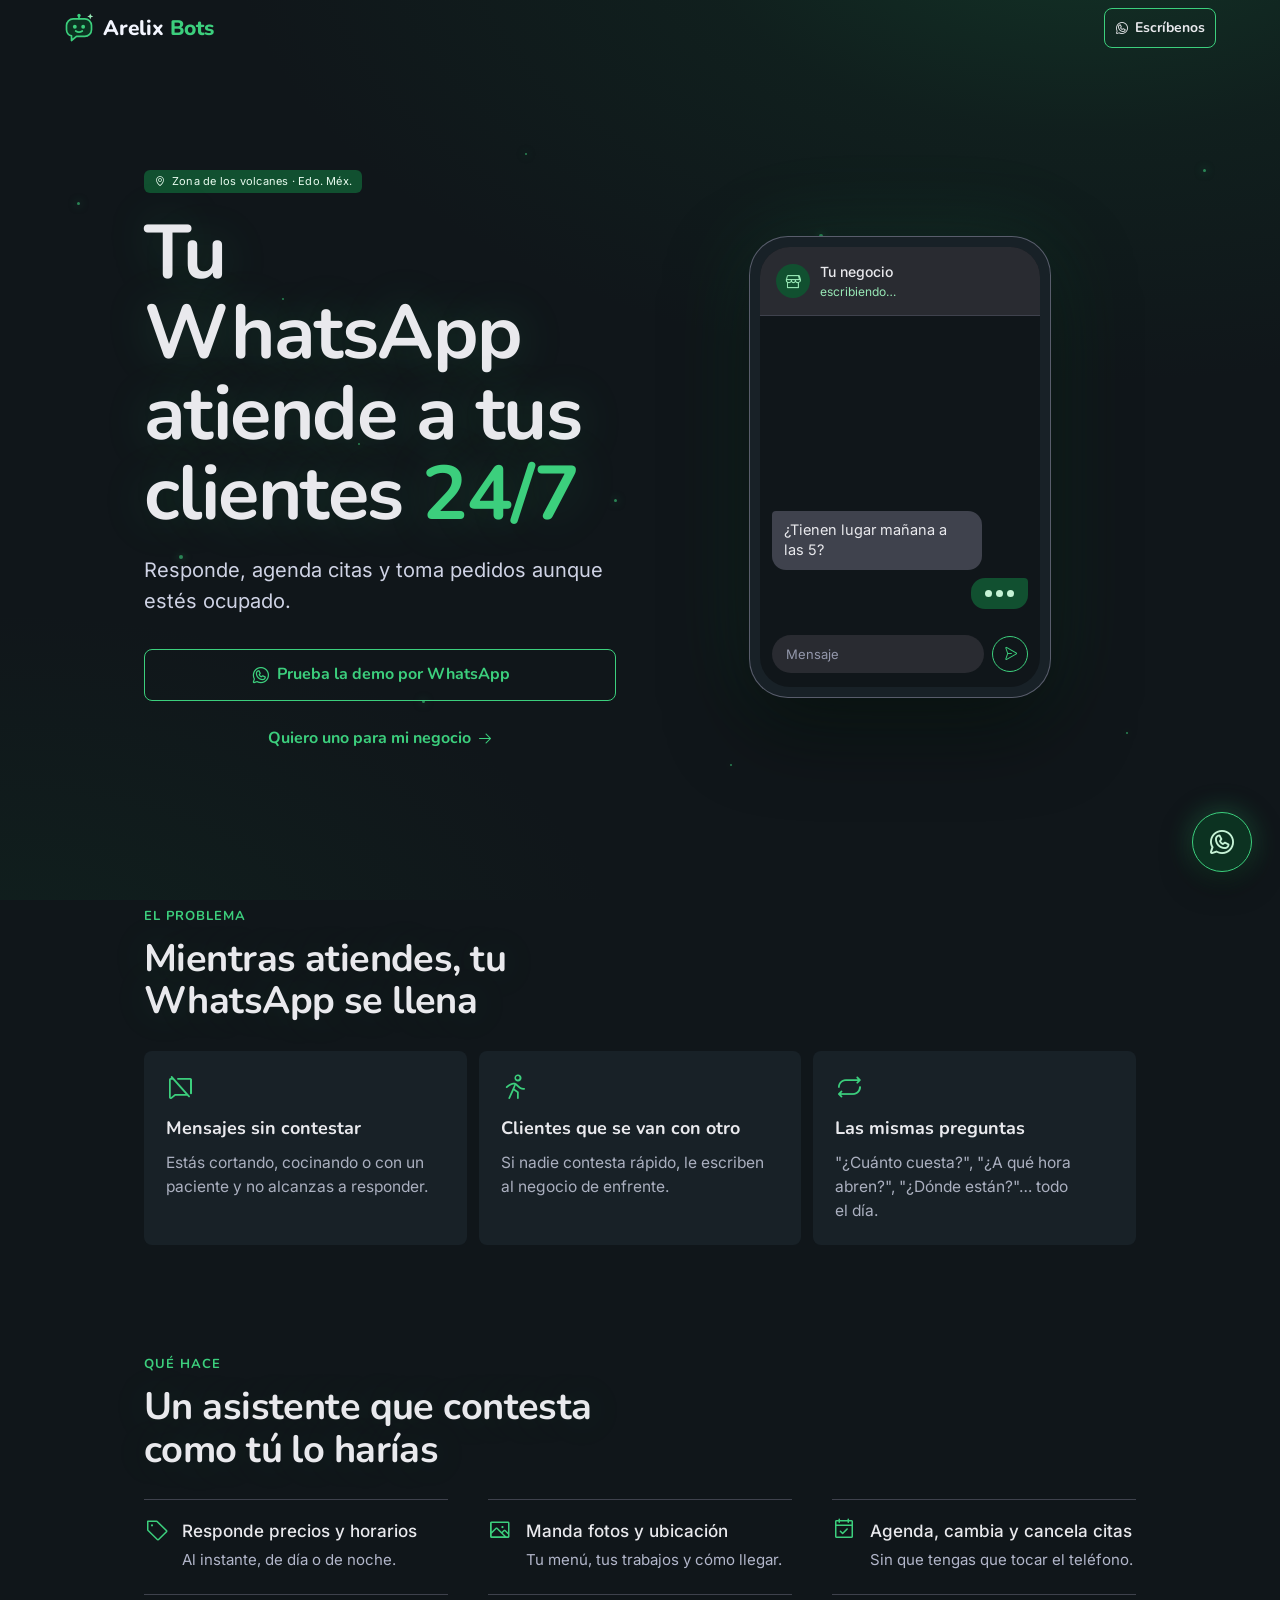
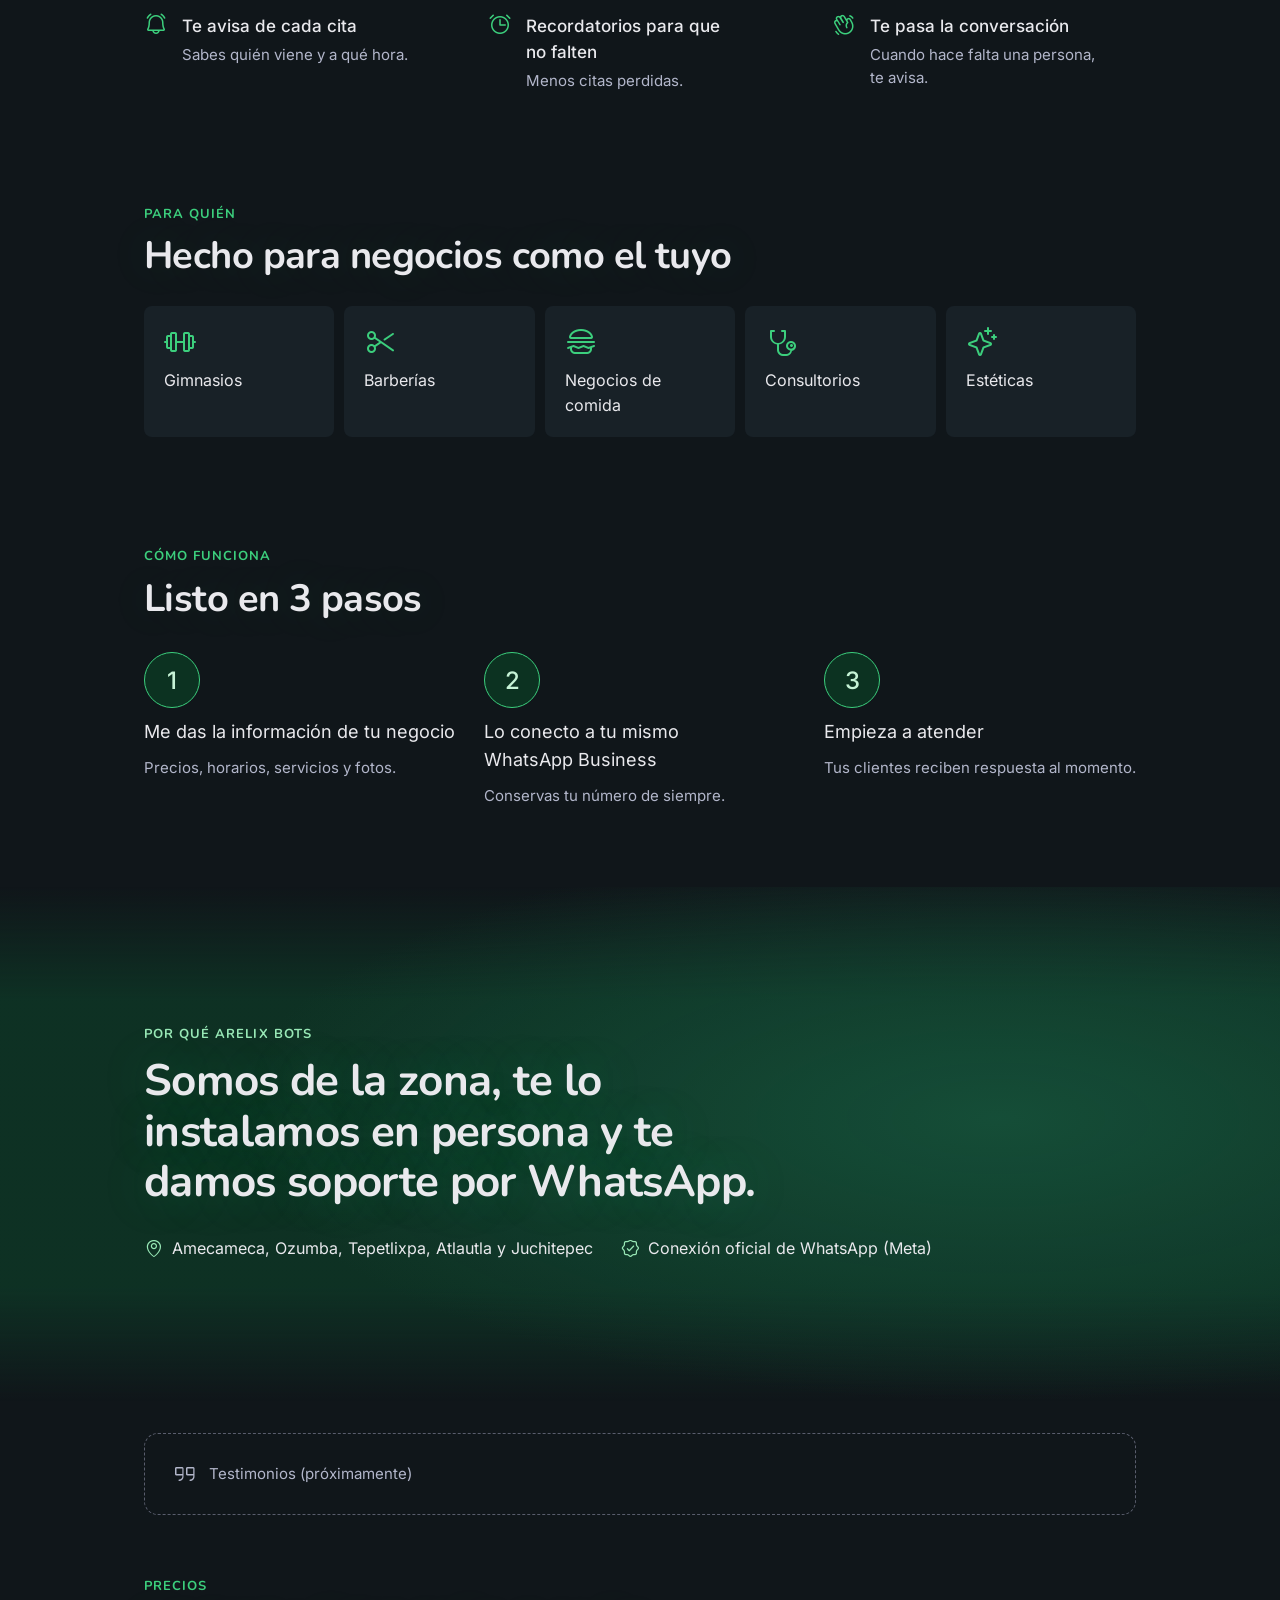
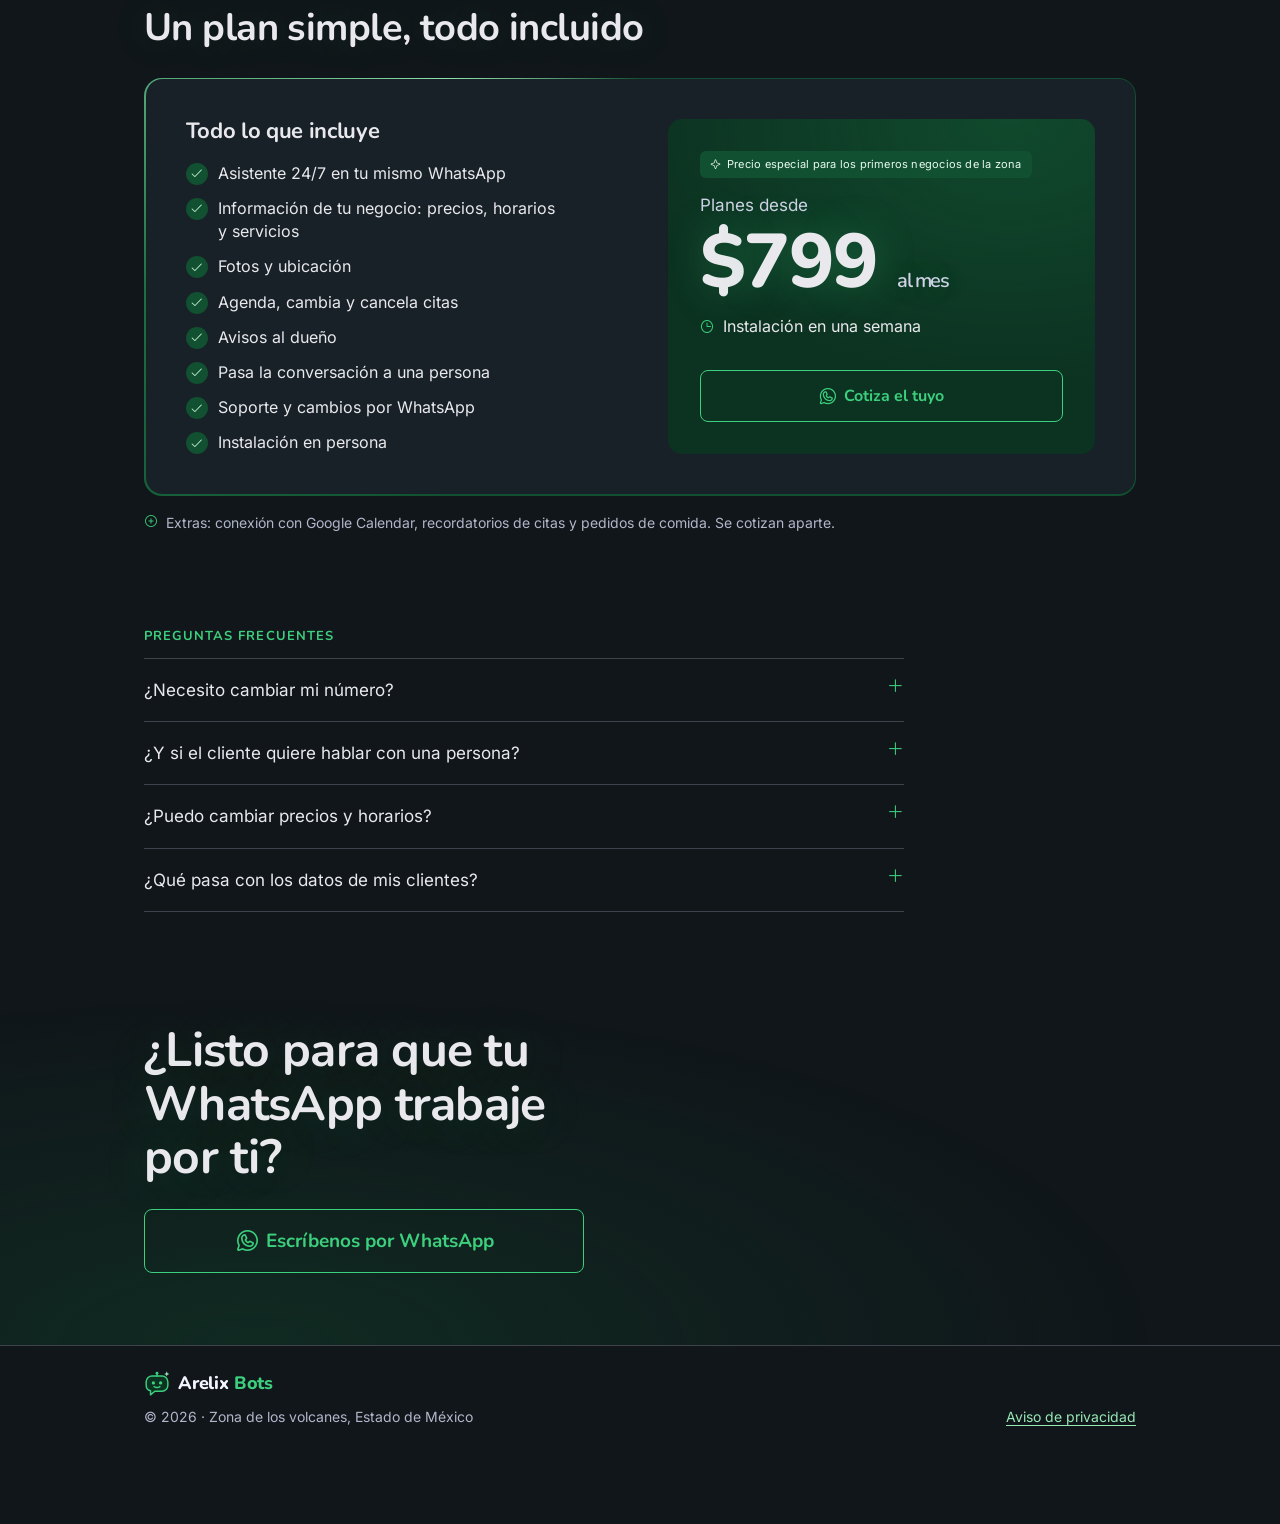
==== commit abfc4c0d: "Usar el dominio www.arelixbots.com Direcciones canónicas y de vista previa (Open Graph) apuntan al d" ====
--- a/index.html
+++ b/index.html
@@ -6,7 +6,7 @@
 <title>Arelix Bots · Asistentes de WhatsApp para tu negocio</title>
 <meta name="description" content="Tu WhatsApp atiende a tus clientes 24/7: responde precios y horarios, agenda citas y toma pedidos aunque estés ocupado. Instalación en persona en la zona de los volcanes, Edo. Méx.">
 <meta name="theme-color" content="#10161a">
-<link rel="canonical" href="https://lego1804.github.io/arelix-web/">
+<link rel="canonical" href="https://www.arelixbots.com/">
 <link rel="icon" href="favicon.svg" type="image/svg+xml">
 <link rel="icon" href="favicon.ico" sizes="32x32">
 <link rel="apple-touch-icon" href="apple-touch-icon.png">
@@ -15,8 +15,8 @@
 <meta property="og:site_name" content="Arelix Bots">
 <meta property="og:title" content="Arelix Bots · Tu WhatsApp atiende a tus clientes 24/7">
 <meta property="og:description" content="Responde, agenda citas y toma pedidos aunque estés ocupado. Instalación en persona en la zona de los volcanes, Edo. Méx.">
-<meta property="og:url" content="https://lego1804.github.io/arelix-web/">
-<meta property="og:image" content="https://lego1804.github.io/arelix-web/og-image.png">
+<meta property="og:url" content="https://www.arelixbots.com/">
+<meta property="og:image" content="https://www.arelixbots.com/og-image.png">
 <meta property="og:image:width" content="1200">
 <meta property="og:image:height" content="630">
 <meta property="og:image:alt" content="Arelix Bots: tu WhatsApp atiende a tus clientes 24/7">
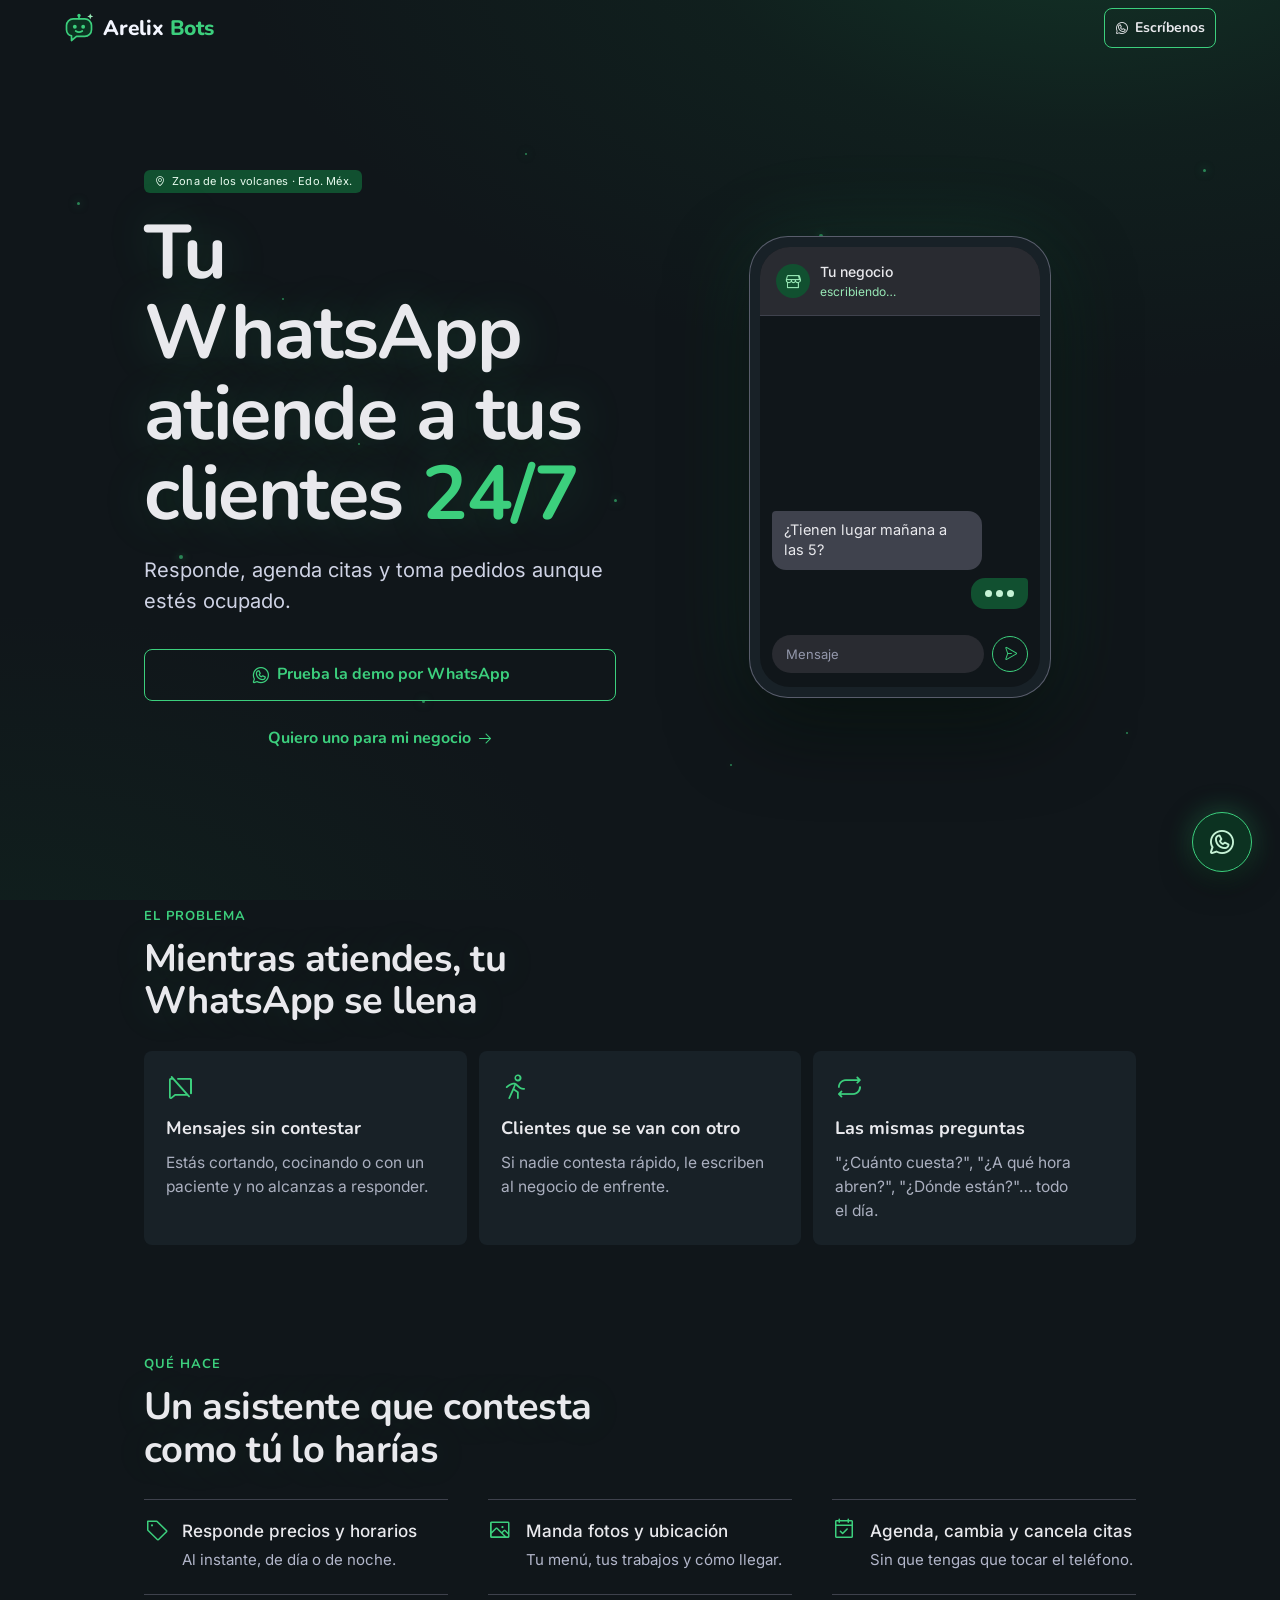
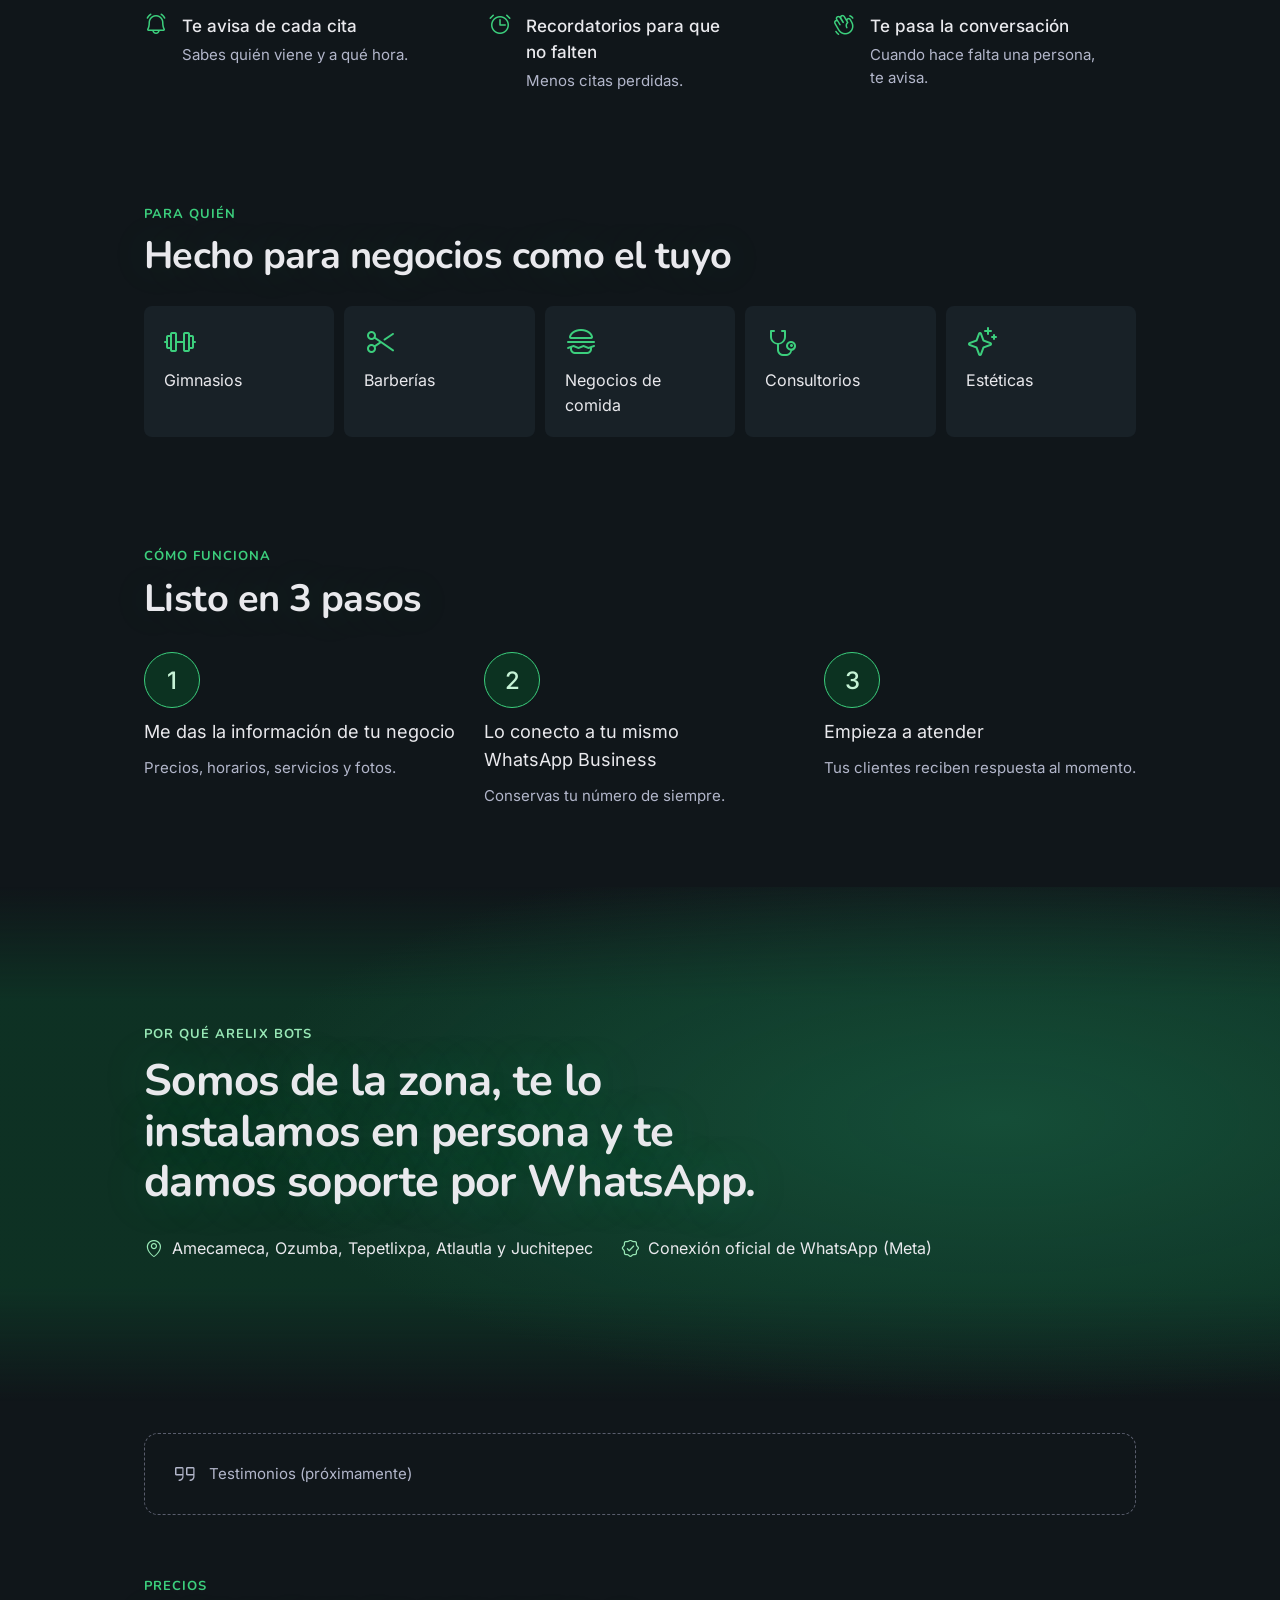
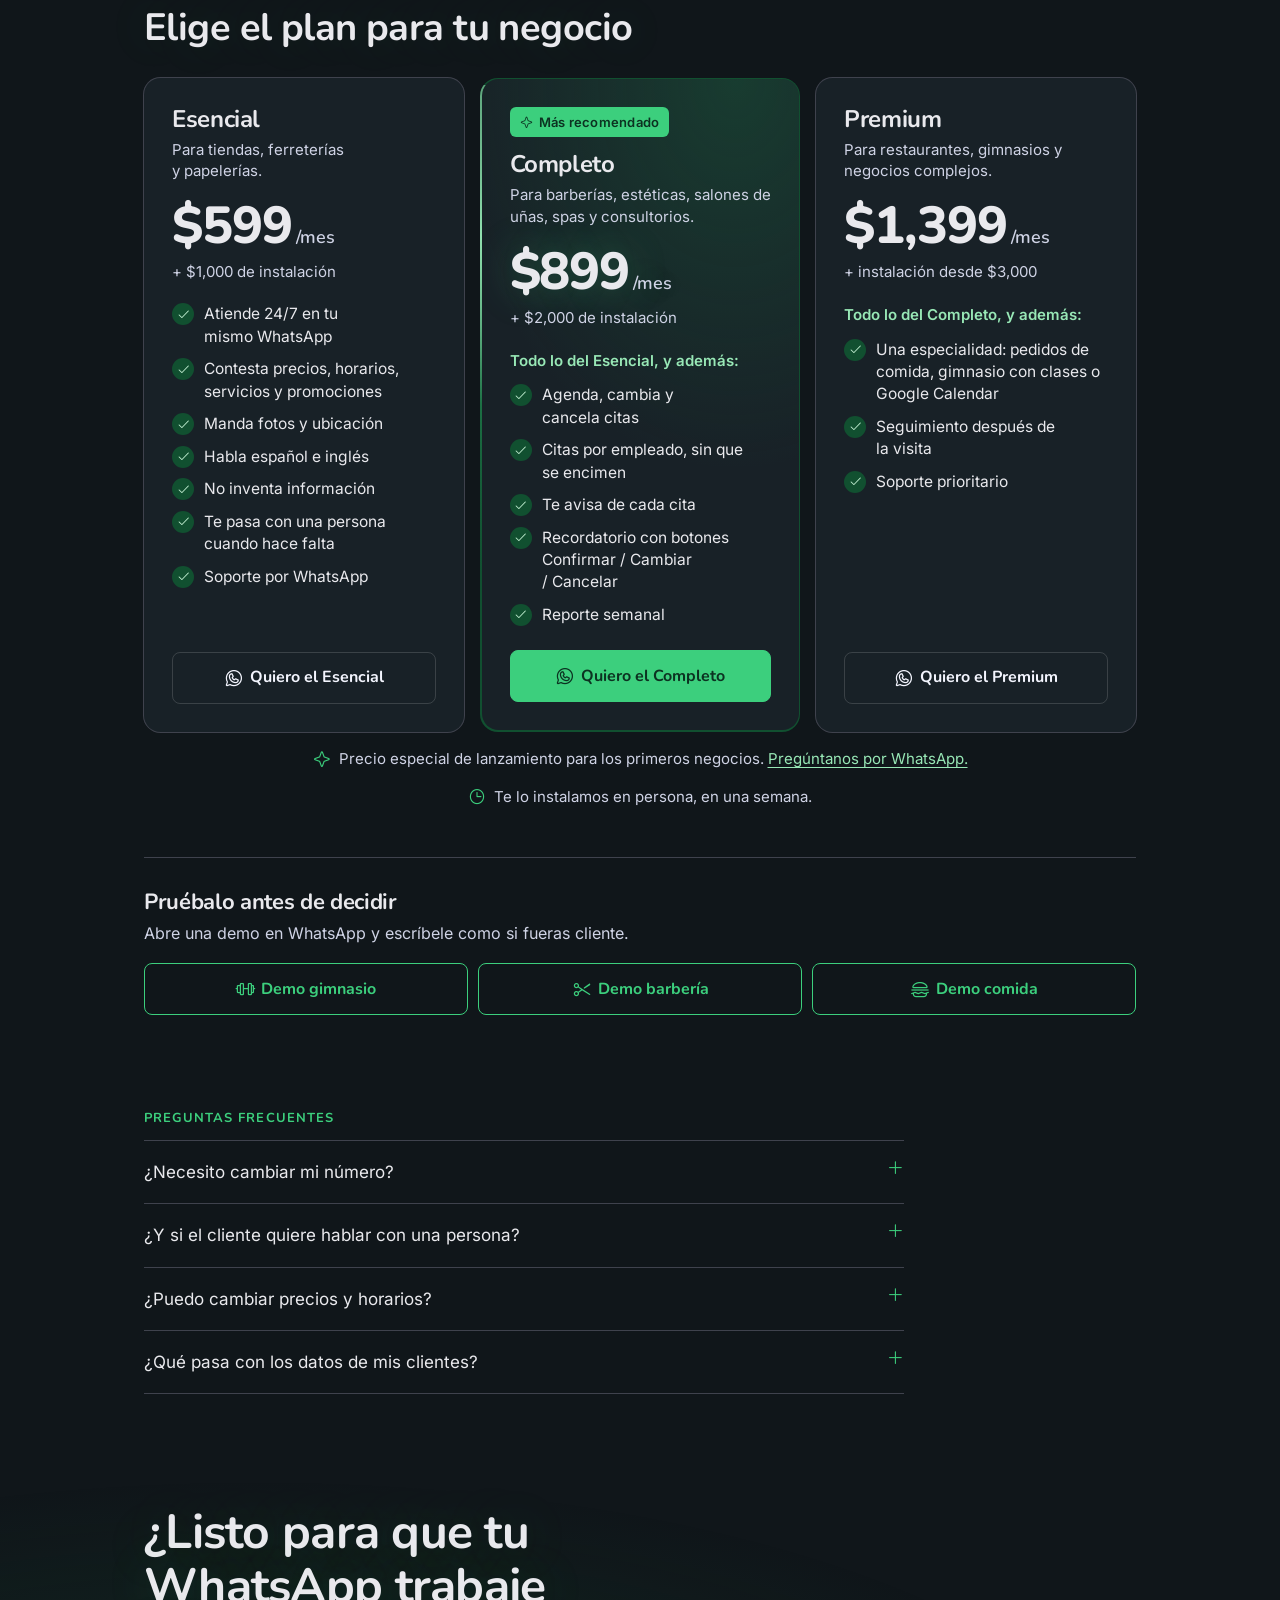
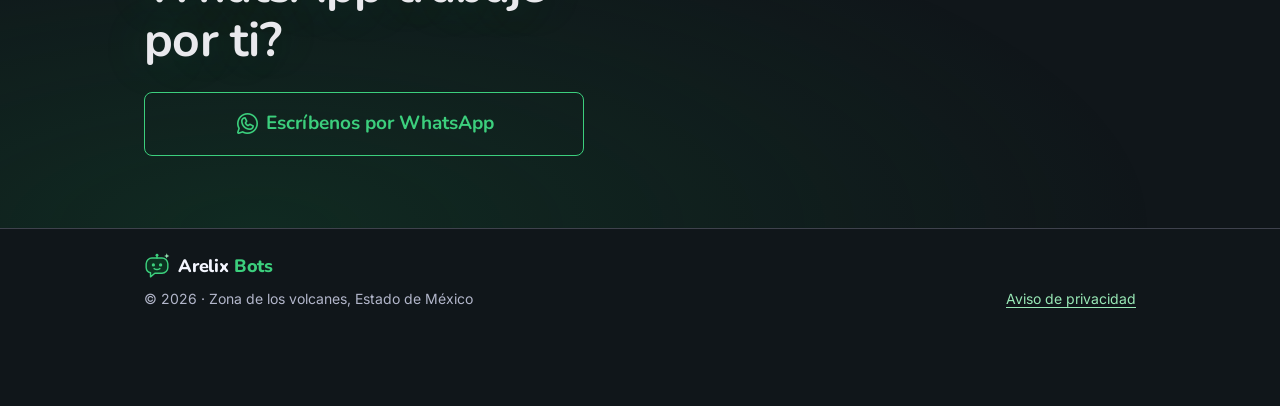
==== commit b3fe5527: "Precios: planes Esencial, Completo y Premium, con botones de demo - Tres tarjetas con el Completo de" ====
--- a/index.html
+++ b/index.html
@@ -149,37 +149,26 @@
   </div>
 </section>
 
-<section data-screen-label="07 Precios" style="width:100%">
+<section id="precios" data-screen-label="07 Precios" style="width:100%">
   <div data-reveal="" style="max-width:1120px;margin:0 auto;padding:64px clamp(18px,5vw,72px) 48px">
     <h6 style="color:var(--color-accent);margin:0 0 14px">Precios</h6>
-    <h2 style="font-size:clamp(26px,4vw,38px);margin:0 0 28px;text-shadow:0 0 40px rgba(60,207,125,.18)">Un plan simple, todo incluido</h2>
-    <div class="gb">
-      <div class="card" style="border-radius:16.5px;margin:0;background:var(--color-surface);padding:clamp(20px,4vw,40px);display:grid;grid-template-columns:repeat(auto-fit,minmax(min(100%,300px),1fr));gap:32px clamp(24px,5vw,56px);align-items:stretch">
-        <div style="min-width:0">
-          <h3 style="font-size:22px;margin:0 0 18px">Todo lo que incluye</h3>
-          <ul class="chks" data-reveal="" style="list-style:none;margin:0;padding:0;display:grid;gap:12px">
-            <li class="chk" style="display:flex;gap:10px;align-items:flex-start;font-size:16px;line-height:1.45;transition-delay:0.15s"><span style="flex:none;width:22px;height:22px;border-radius:50%;background:var(--color-accent-800);display:flex;align-items:center;justify-content:center;margin-top:1px"><i aria-hidden="true" class="ph ph-check" style="font-size:13px;color:var(--color-accent-200)"></i></span>Asistente 24/7 en tu mismo WhatsApp</li>
-            <li class="chk" style="display:flex;gap:10px;align-items:flex-start;font-size:16px;line-height:1.45;transition-delay:0.27s"><span style="flex:none;width:22px;height:22px;border-radius:50%;background:var(--color-accent-800);display:flex;align-items:center;justify-content:center;margin-top:1px"><i aria-hidden="true" class="ph ph-check" style="font-size:13px;color:var(--color-accent-200)"></i></span>Información de tu negocio: precios, horarios y servicios</li>
-            <li class="chk" style="display:flex;gap:10px;align-items:flex-start;font-size:16px;line-height:1.45;transition-delay:0.39s"><span style="flex:none;width:22px;height:22px;border-radius:50%;background:var(--color-accent-800);display:flex;align-items:center;justify-content:center;margin-top:1px"><i aria-hidden="true" class="ph ph-check" style="font-size:13px;color:var(--color-accent-200)"></i></span>Fotos y ubicación</li>
-            <li class="chk" style="display:flex;gap:10px;align-items:flex-start;font-size:16px;line-height:1.45;transition-delay:0.51s"><span style="flex:none;width:22px;height:22px;border-radius:50%;background:var(--color-accent-800);display:flex;align-items:center;justify-content:center;margin-top:1px"><i aria-hidden="true" class="ph ph-check" style="font-size:13px;color:var(--color-accent-200)"></i></span>Agenda, cambia y cancela citas</li>
-            <li class="chk" style="display:flex;gap:10px;align-items:flex-start;font-size:16px;line-height:1.45;transition-delay:0.63s"><span style="flex:none;width:22px;height:22px;border-radius:50%;background:var(--color-accent-800);display:flex;align-items:center;justify-content:center;margin-top:1px"><i aria-hidden="true" class="ph ph-check" style="font-size:13px;color:var(--color-accent-200)"></i></span>Avisos al dueño</li>
-            <li class="chk" style="display:flex;gap:10px;align-items:flex-start;font-size:16px;line-height:1.45;transition-delay:0.75s"><span style="flex:none;width:22px;height:22px;border-radius:50%;background:var(--color-accent-800);display:flex;align-items:center;justify-content:center;margin-top:1px"><i aria-hidden="true" class="ph ph-check" style="font-size:13px;color:var(--color-accent-200)"></i></span>Pasa la conversación a una persona</li>
-            <li class="chk" style="display:flex;gap:10px;align-items:flex-start;font-size:16px;line-height:1.45;transition-delay:0.87s"><span style="flex:none;width:22px;height:22px;border-radius:50%;background:var(--color-accent-800);display:flex;align-items:center;justify-content:center;margin-top:1px"><i aria-hidden="true" class="ph ph-check" style="font-size:13px;color:var(--color-accent-200)"></i></span>Soporte y cambios por WhatsApp</li>
-            <li class="chk" style="display:flex;gap:10px;align-items:flex-start;font-size:16px;line-height:1.45;transition-delay:0.99s"><span style="flex:none;width:22px;height:22px;border-radius:50%;background:var(--color-accent-800);display:flex;align-items:center;justify-content:center;margin-top:1px"><i aria-hidden="true" class="ph ph-check" style="font-size:13px;color:var(--color-accent-200)"></i></span>Instalación en persona</li>
-          </ul>
-        </div>
-        <div style="min-width:0;display:flex;flex-direction:column;align-items:flex-start;gap:14px;padding:clamp(20px,3vw,32px);border-radius:var(--radius-lg);background:radial-gradient(ellipse 90% 80% at 80% 0%,rgba(24,116,67,.35) 0%,rgba(24,116,67,0) 100%),var(--color-accent-900)">
-          <span class="tag tag-accent" style="display:inline-flex;align-items:center;gap:6px;white-space:normal;line-height:1.35;padding:6px 10px;background:var(--color-accent-800);color:var(--color-accent-100)"><i aria-hidden="true" class="ph ph-star-four" style="flex:none"></i>Precio especial para los primeros negocios de la zona</span>
-          <div>
-            <p style="margin:0;color:var(--color-neutral-300);font-size:17px">Planes desde</p>
-            <p data-price="" style="margin:6px 0 0;font-family:var(--font-heading);font-size:clamp(52px,8vw,76px);font-weight:800;line-height:1;letter-spacing:-0.02em;font-variant-numeric:tabular-nums;text-shadow:0 0 40px rgba(60,207,125,.3)">$<span data-price-num>800</span> <span style="font-size:20px;font-weight:600;color:var(--color-neutral-300)">al mes</span></p>
-          </div>
-          <p style="margin:0;display:flex;align-items:center;gap:8px;font-size:16px"><i aria-hidden="true" class="ph ph-clock" style="color:var(--color-accent)"></i>Instalación en una semana</p>
-          <a class="btn btn-primary" href="https://wa.me/525643731394?text=Hola%2C%20quiero%20cotizar" target="_blank" rel="noopener" style="min-height:52px;padding:0 24px;font-size:16px;width:100%;margin-top:auto"><i aria-hidden="true" class="ph ph-whatsapp-logo" style="font-size:20px"></i>Cotiza el tuyo</a>
-        </div>
+    <h2 style="font-size:clamp(26px,4vw,38px);margin:0 0 28px;text-shadow:0 0 40px rgba(60,207,125,.18)">Elige el plan para tu negocio</h2>
+    <div class="plans">
+      <div class="card plan"><h3 class="plan-name">Esencial</h3><p class="plan-for">Para tiendas, ferreterías y papelerías.</p><p class="plan-price">$599<span>/mes</span></p><p class="plan-setup">+ $1,000 de instalación</p><ul class="plan-list"><li><i aria-hidden="true" class="ph ph-check"></i><span>Atiende 24/7 en tu mismo WhatsApp</span></li><li><i aria-hidden="true" class="ph ph-check"></i><span>Contesta precios, horarios, servicios y promociones</span></li><li><i aria-hidden="true" class="ph ph-check"></i><span>Manda fotos y ubicación</span></li><li><i aria-hidden="true" class="ph ph-check"></i><span>Habla español e inglés</span></li><li><i aria-hidden="true" class="ph ph-check"></i><span>No inventa información</span></li><li><i aria-hidden="true" class="ph ph-check"></i><span>Te pasa con una persona cuando hace falta</span></li><li><i aria-hidden="true" class="ph ph-check"></i><span>Soporte por WhatsApp</span></li></ul><a class="btn btn-secondary" href="https://wa.me/525643731394?text=Hola%2C%20me%20interesa%20el%20plan%20Esencial" target="_blank" rel="noopener"><i aria-hidden="true" class="ph ph-whatsapp-logo"></i>Quiero el Esencial</a></div>
+      <div class="gb plan-wrap"><div class="card plan plan-feat"><span class="tag plan-badge"><i aria-hidden="true" class="ph ph-star-four"></i>Más recomendado</span><h3 class="plan-name">Completo</h3><p class="plan-for">Para barberías, estéticas, salones de uñas, spas y consultorios.</p><p class="plan-price">$899<span>/mes</span></p><p class="plan-setup">+ $2,000 de instalación</p><p class="plan-sub">Todo lo del Esencial, y además:</p><ul class="plan-list"><li><i aria-hidden="true" class="ph ph-check"></i><span>Agenda, cambia y cancela citas</span></li><li><i aria-hidden="true" class="ph ph-check"></i><span>Citas por empleado, sin que se encimen</span></li><li><i aria-hidden="true" class="ph ph-check"></i><span>Te avisa de cada cita</span></li><li><i aria-hidden="true" class="ph ph-check"></i><span>Recordatorio con botones Confirmar / Cambiar / Cancelar</span></li><li><i aria-hidden="true" class="ph ph-check"></i><span>Reporte semanal</span></li></ul><a class="btn btn-solid" href="https://wa.me/525643731394?text=Hola%2C%20me%20interesa%20el%20plan%20Completo" target="_blank" rel="noopener"><i aria-hidden="true" class="ph ph-whatsapp-logo"></i>Quiero el Completo</a></div></div>
+      <div class="card plan"><h3 class="plan-name">Premium</h3><p class="plan-for">Para restaurantes, gimnasios y negocios complejos.</p><p class="plan-price">$1,399<span>/mes</span></p><p class="plan-setup">+ instalación desde $3,000</p><p class="plan-sub">Todo lo del Completo, y además:</p><ul class="plan-list"><li><i aria-hidden="true" class="ph ph-check"></i><span>Una especialidad: pedidos de comida, gimnasio con clases o Google Calendar</span></li><li><i aria-hidden="true" class="ph ph-check"></i><span>Seguimiento después de la visita</span></li><li><i aria-hidden="true" class="ph ph-check"></i><span>Soporte prioritario</span></li></ul><a class="btn btn-secondary" href="https://wa.me/525643731394?text=Hola%2C%20me%20interesa%20el%20plan%20Premium" target="_blank" rel="noopener"><i aria-hidden="true" class="ph ph-whatsapp-logo"></i>Quiero el Premium</a></div>
+    </div>
+    <p class="plans-note"><i aria-hidden="true" class="ph ph-star-four"></i><span>Precio especial de lanzamiento para los primeros negocios. <a href="https://wa.me/525643731394?text=Hola%2C%20quiero%20saber%20del%20precio%20de%20lanzamiento" target="_blank" rel="noopener">Pregúntanos por WhatsApp.</a></span></p>
+    <p class="plans-note"><i aria-hidden="true" class="ph ph-clock"></i><span>Te lo instalamos en persona, en una semana.</span></p>
+    <div class="demos">
+      <h3 style="font-size:22px;margin:0 0 6px">Pruébalo antes de decidir</h3>
+      <p style="margin:0 0 18px;color:var(--color-neutral-300);font-size:16px">Abre una demo en WhatsApp y escríbele como si fueras cliente.</p>
+      <div class="demo-btns">
+        <a class="btn btn-primary demo-btn" href="https://wa.me/525643731394?text=demo%20gimnasio" target="_blank" rel="noopener"><i aria-hidden="true" class="ph ph-barbell"></i>Demo gimnasio</a>
+        <a class="btn btn-primary demo-btn" href="https://wa.me/525643731394?text=demo%20barber%C3%ADa" target="_blank" rel="noopener"><i aria-hidden="true" class="ph ph-scissors"></i>Demo barbería</a>
+        <a class="btn btn-primary demo-btn" href="https://wa.me/525643731394?text=demo%20comida" target="_blank" rel="noopener"><i aria-hidden="true" class="ph ph-hamburger"></i>Demo comida</a>
       </div>
     </div>
-    <p style="margin:16px 0 0;font-size:14px;line-height:1.5;color:var(--color-neutral-400);display:flex;gap:8px;align-items:flex-start"><i aria-hidden="true" class="ph ph-plus-circle" style="color:var(--color-accent);flex:none;margin-top:2px"></i>Extras: conexión con Google Calendar, recordatorios de citas y pedidos de comida. Se cotizan aparte.</p>
   </div>
 </section>
 
--- a/assets/css/styles.css
+++ b/assets/css/styles.css
@@ -438,3 +438,34 @@
 .legal ul{margin:0 0 12px;padding:0;list-style:none;display:grid;gap:10px}
 .legal li{display:flex;gap:10px;align-items:flex-start}
 .legal li>.ph{color:var(--color-accent);font-size:20px;flex:none;margin-top:3px}
+
+/* — precios: tres planes (en celular uno debajo de otro) — */
+.plans{display:grid;grid-template-columns:minmax(0,1fr);gap:16px;max-width:480px;margin:0 auto}
+@media(min-width:960px){.plans{grid-template-columns:repeat(3,minmax(0,1fr));max-width:none;align-items:stretch}}
+.plan-wrap{display:flex}
+.plan{flex:1;gap:0;margin:0;padding:clamp(22px,3vw,28px);border-radius:16.5px;box-shadow:0 0 0 1px var(--color-neutral-800);min-width:0}
+.plan-feat{box-shadow:none;background:radial-gradient(ellipse 90% 60% at 80% 0%,rgba(24,116,67,.32) 0%,rgba(24,116,67,0) 100%),var(--color-surface)}
+.plan-badge{align-self:flex-start;gap:6px;margin:0 0 14px;padding:5px 10px;font-size:13px;font-weight:600;background:var(--color-accent);color:var(--color-accent-900)}
+.plan-name{font-size:24px;margin:0}
+.plan-for{margin:6px 0 0;font-size:15px;line-height:1.45;color:var(--color-neutral-300)}
+.plan-price{margin:18px 0 0;font-family:var(--font-heading);font-size:clamp(44px,6vw,52px);font-weight:800;line-height:1;letter-spacing:-0.02em;font-variant-numeric:tabular-nums}
+.plan-price span{font-size:18px;font-weight:600;letter-spacing:0;color:var(--color-neutral-300);margin-left:4px}
+.plan-feat .plan-price{text-shadow:0 0 40px rgba(60,207,125,.3)}
+.plan-setup{margin:8px 0 0;font-size:15px;color:var(--color-neutral-300)}
+.plan-sub{margin:20px 0 -8px;font-size:15px;font-weight:600;color:var(--color-accent-300)}
+.plan-list{list-style:none;margin:20px 0 24px;padding:0;display:grid;gap:10px}
+.plan-list li{display:flex;gap:10px;align-items:flex-start;font-size:15.5px;line-height:1.45}
+.plan-list li>.ph{flex:none;width:22px;height:22px;border-radius:50%;background:var(--color-accent-800);color:var(--color-accent-200);font-size:13px;display:flex;align-items:center;justify-content:center;margin-top:0}
+.plan .btn{margin-top:auto;min-height:52px;font-size:16px;width:100%}
+.plan .btn .ph{font-size:20px}
+.btn-solid{background:var(--color-accent);color:var(--color-accent-900);border-color:var(--color-accent)}
+.btn-solid:hover{background:var(--color-accent-400);color:var(--color-accent-900)}
+.btn-secondary{color:var(--color-neutral-100)}
+.btn-secondary:hover{color:var(--color-neutral-100)}
+.plans-note{max-width:480px;margin:16px auto 0;display:flex;gap:8px;align-items:flex-start;font-size:15px;line-height:1.5;color:var(--color-neutral-300)}
+.plans-note>.ph{color:var(--color-accent);flex:none;font-size:18px;margin-top:2px}
+@media(min-width:960px){.plans-note{max-width:none;justify-content:center}}
+.demos{margin-top:48px;padding-top:32px;border-top:1px solid var(--color-neutral-800)}
+.demo-btns{display:grid;grid-template-columns:repeat(auto-fit,minmax(min(100%,200px),1fr));gap:10px}
+.demo-btn{min-height:52px;font-size:16px}
+.demo-btn .ph{font-size:20px}
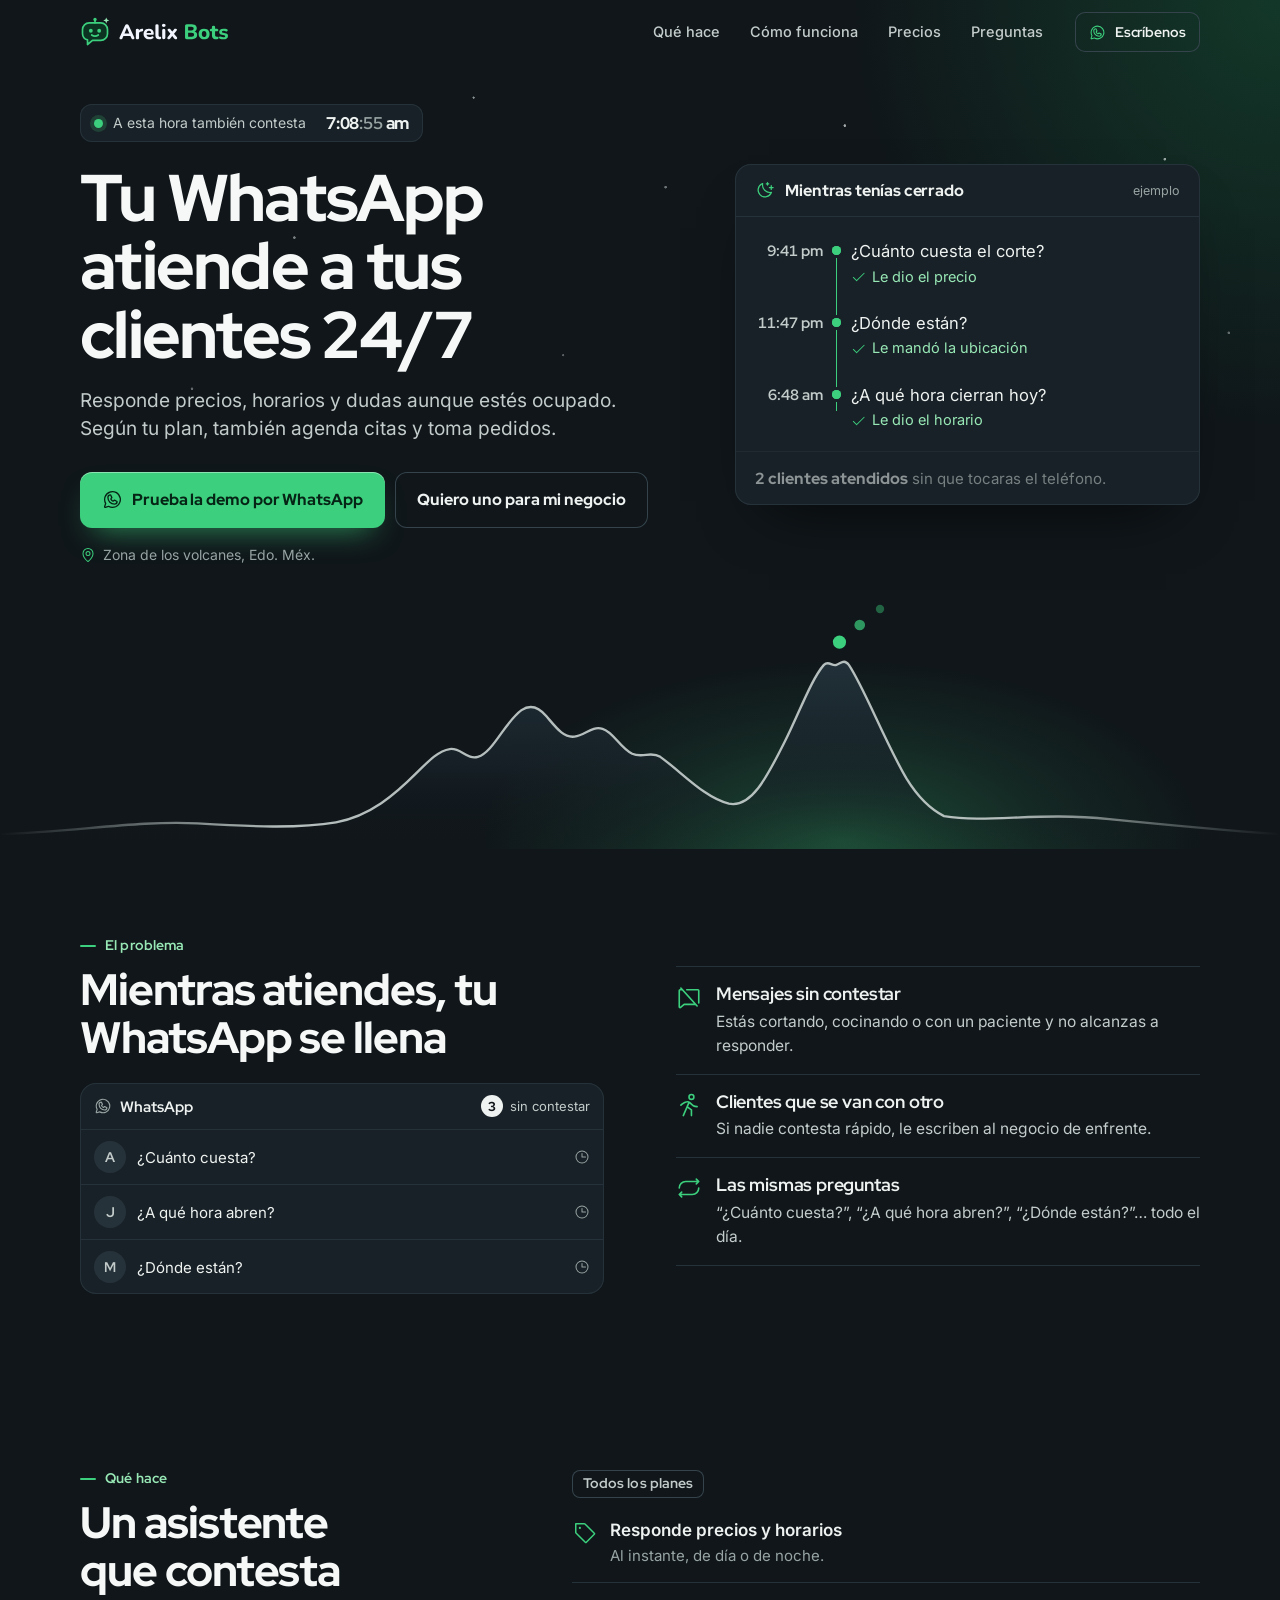
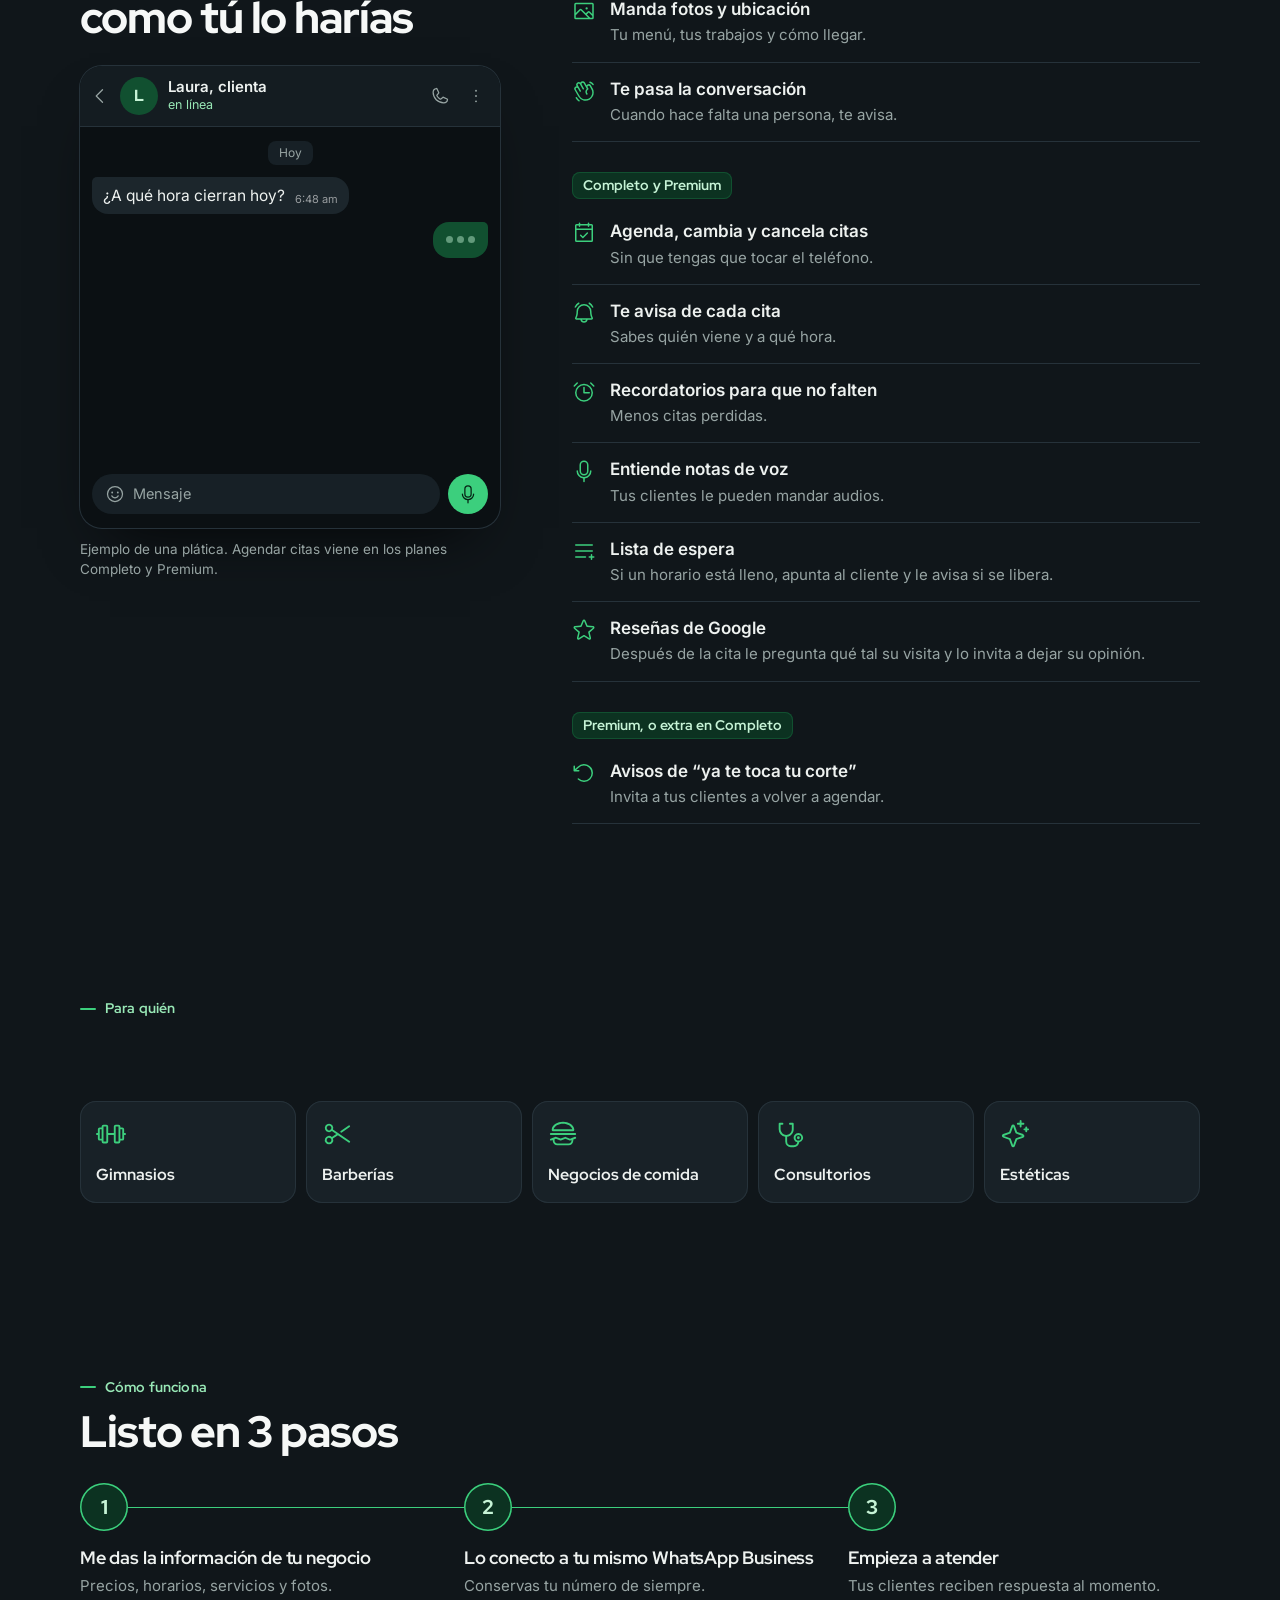
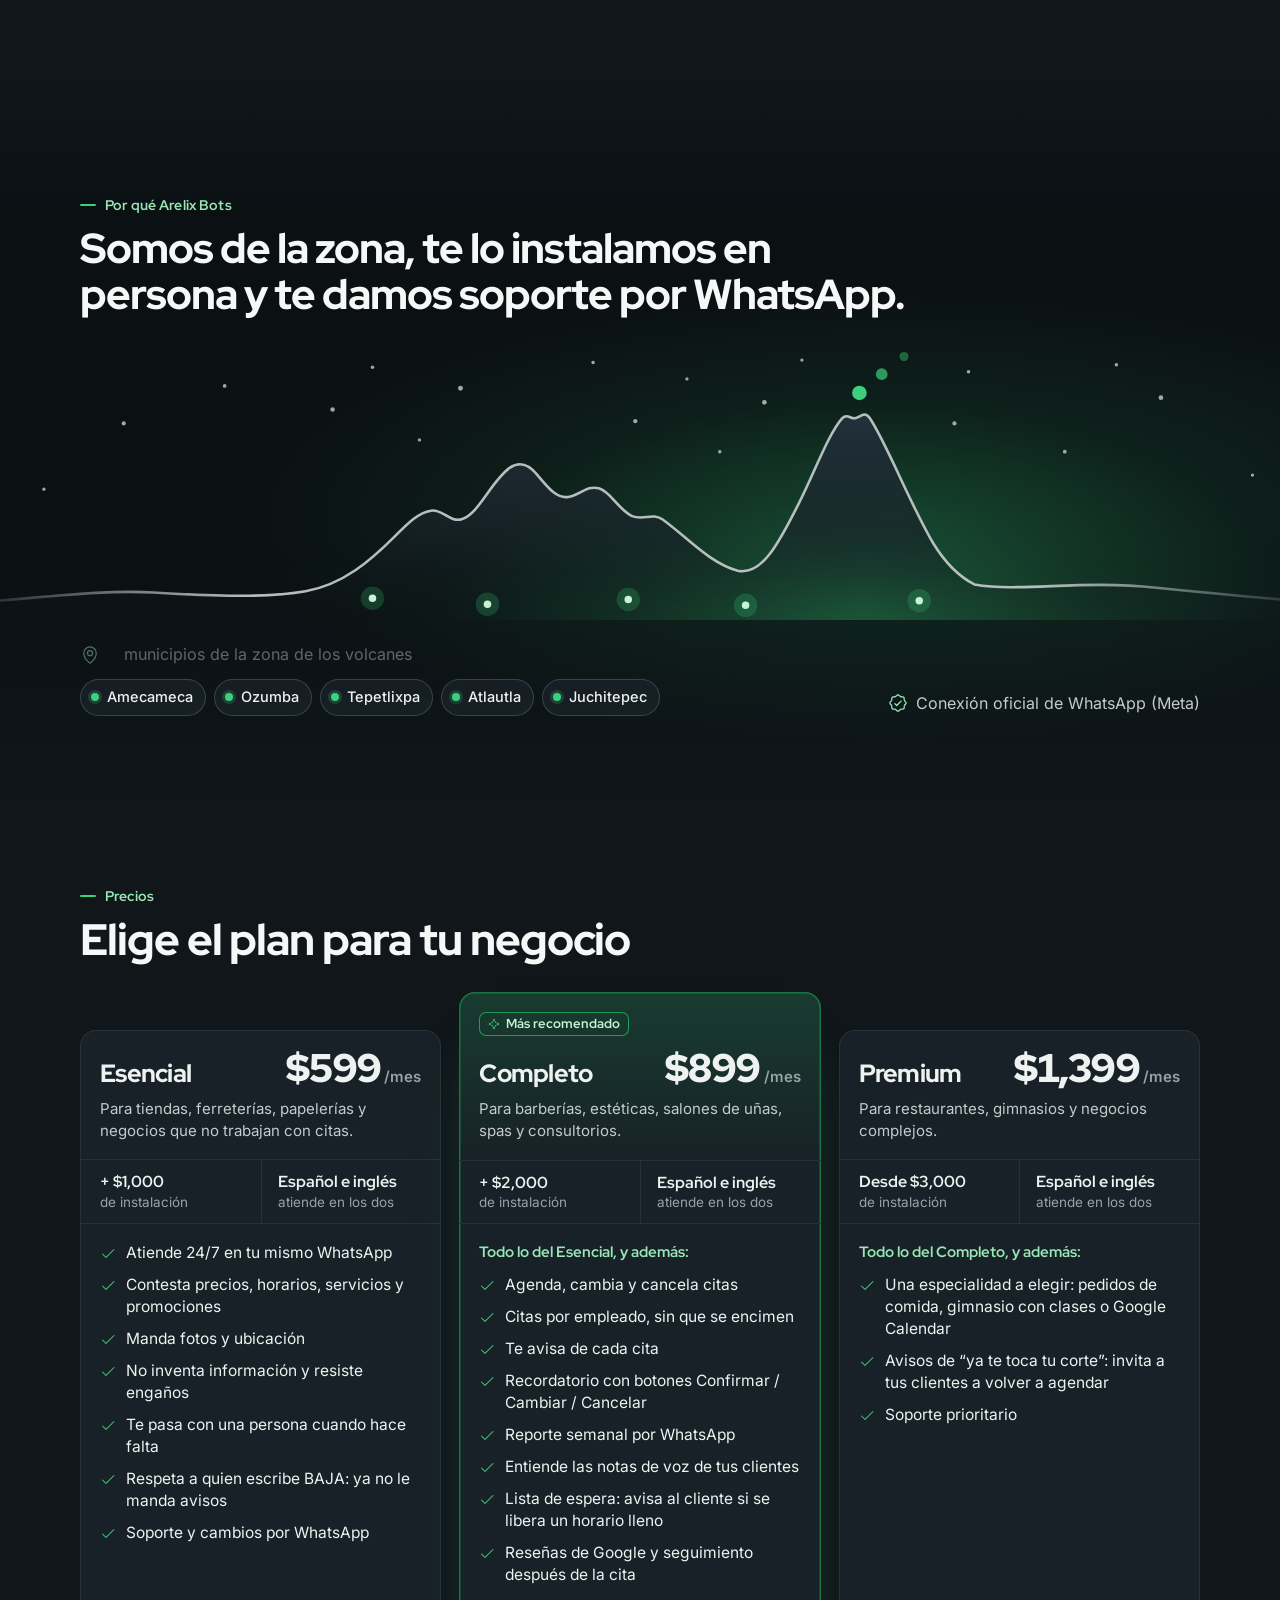
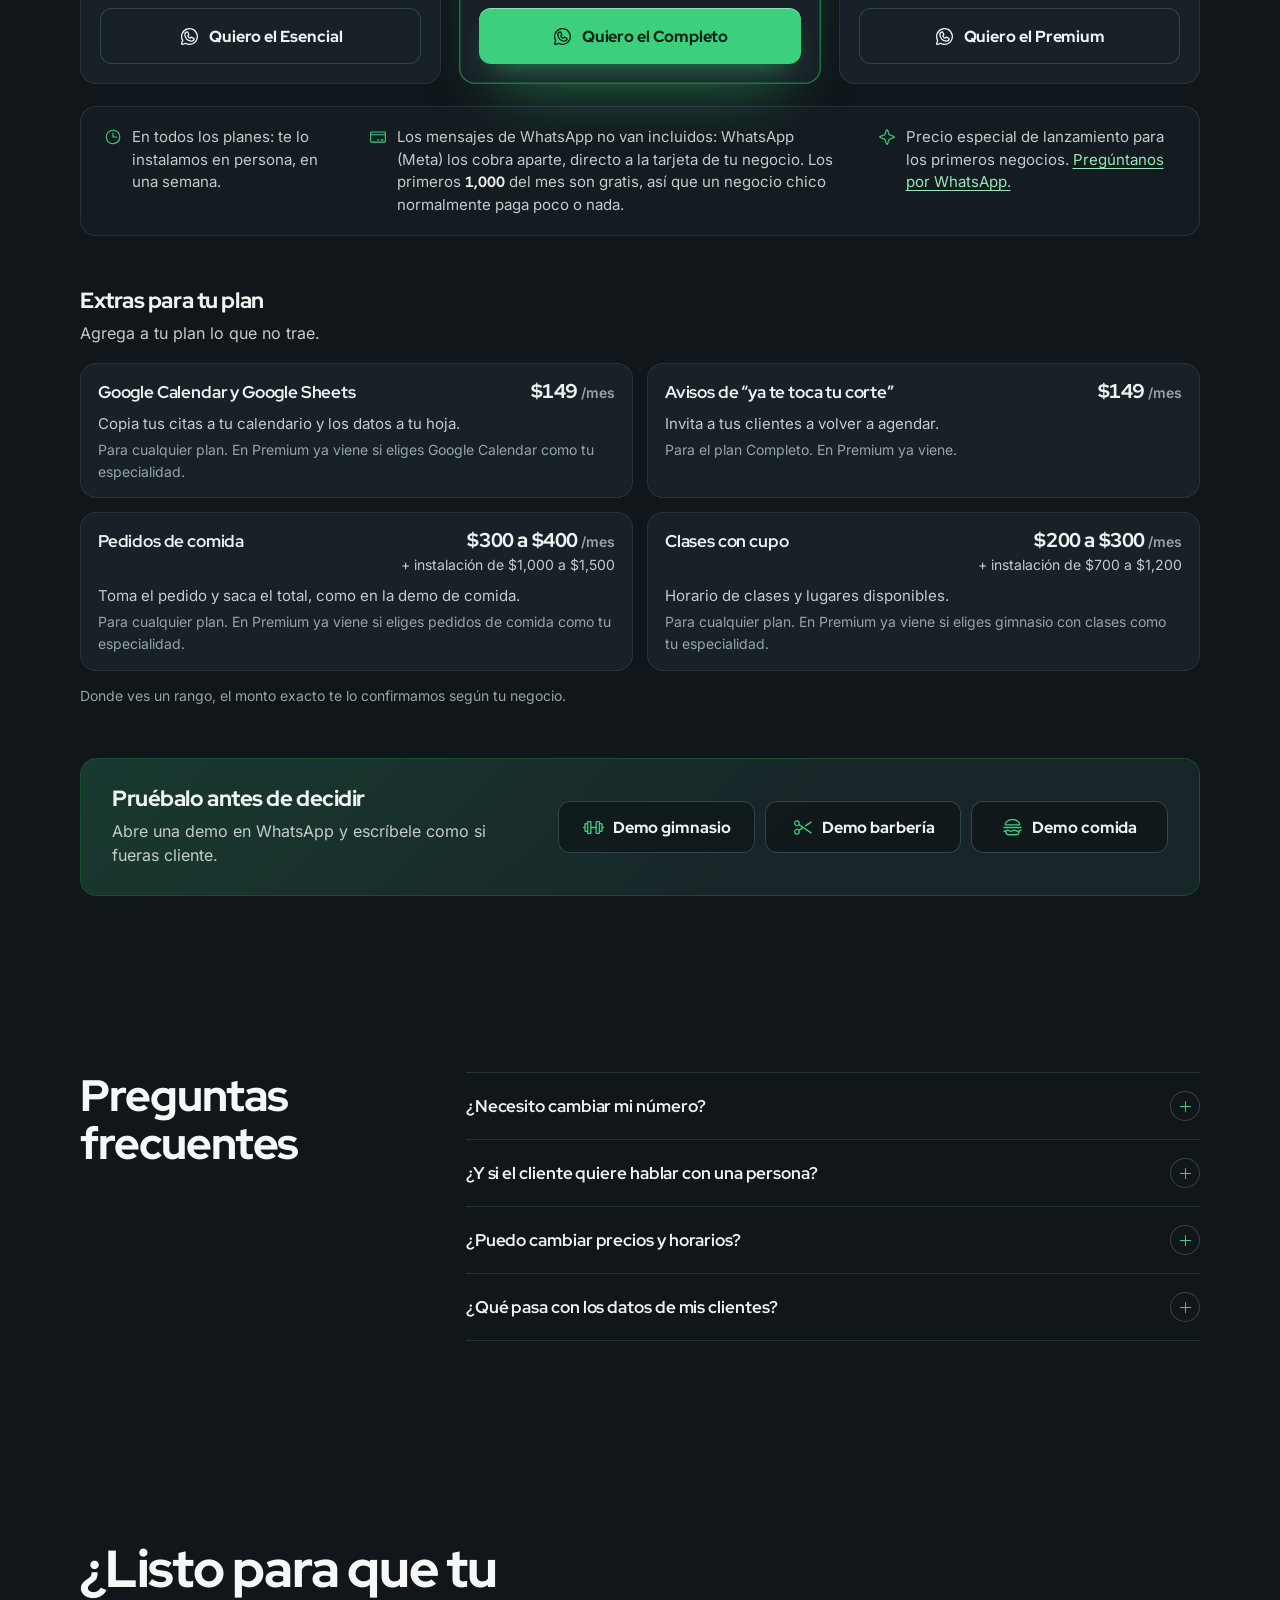
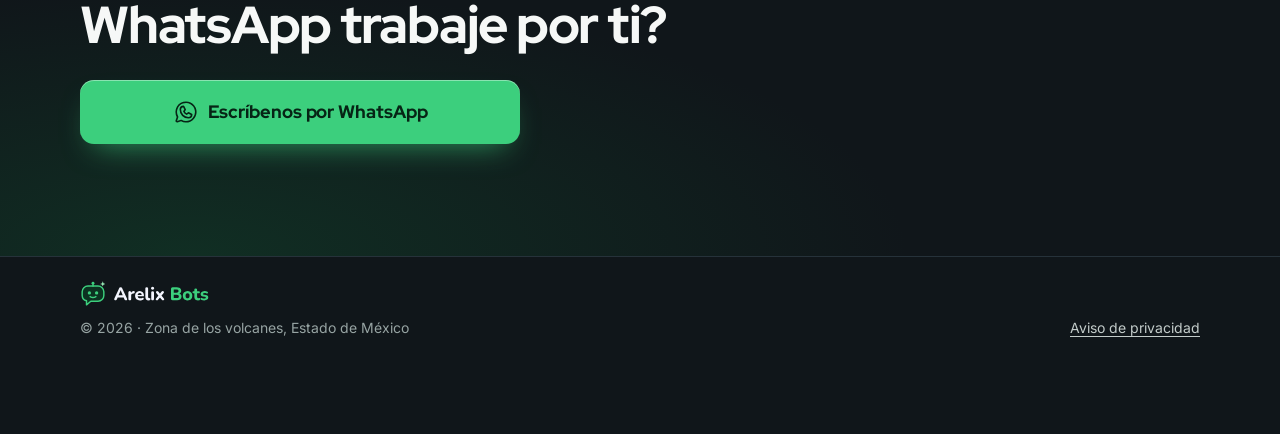
==== commit da461e44: "Rediseño "Turno de noche": página nueva, animaciones y aviso de privacidad Portada, secciones y avis" ====
--- a/index.html
+++ b/index.html
@@ -4,8 +4,9 @@
 <meta charset="utf-8">
 <meta name="viewport" content="width=device-width, initial-scale=1">
 <title>Arelix Bots · Asistentes de WhatsApp para tu negocio</title>
-<meta name="description" content="Tu WhatsApp atiende a tus clientes 24/7: responde precios y horarios, agenda citas y toma pedidos aunque estés ocupado. Instalación en persona en la zona de los volcanes, Edo. Méx.">
+<meta name="description" content="Tu WhatsApp atiende a tus clientes 24/7: responde precios, horarios y dudas aunque estés ocupado. Según tu plan, también agenda citas y toma pedidos. Instalación en persona en la zona de los volcanes, Edo. Méx.">
 <meta name="theme-color" content="#10161a">
+<meta name="color-scheme" content="dark">
 <link rel="canonical" href="https://www.arelixbots.com/">
 <link rel="icon" href="favicon.svg" type="image/svg+xml">
 <link rel="icon" href="favicon.ico" sizes="32x32">
@@ -14,193 +15,363 @@
 <meta property="og:locale" content="es_MX">
 <meta property="og:site_name" content="Arelix Bots">
 <meta property="og:title" content="Arelix Bots · Tu WhatsApp atiende a tus clientes 24/7">
-<meta property="og:description" content="Responde, agenda citas y toma pedidos aunque estés ocupado. Instalación en persona en la zona de los volcanes, Edo. Méx.">
+<meta property="og:description" content="Responde precios, horarios y dudas aunque estés ocupado. Según tu plan, también agenda citas y toma pedidos. Instalación en persona en la zona de los volcanes, Edo. Méx.">
 <meta property="og:url" content="https://www.arelixbots.com/">
 <meta property="og:image" content="https://www.arelixbots.com/og-image.png">
 <meta property="og:image:width" content="1200">
 <meta property="og:image:height" content="630">
 <meta property="og:image:alt" content="Arelix Bots: tu WhatsApp atiende a tus clientes 24/7">
 <meta name="twitter:card" content="summary_large_image">
+<link rel="preload" href="assets/fonts/red-hat-display-latin.woff2" as="font" type="font/woff2" crossorigin>
 <link rel="preload" href="assets/fonts/inter-latin.woff2" as="font" type="font/woff2" crossorigin>
-<link rel="preload" href="assets/fonts/nunito-latin.woff2" as="font" type="font/woff2" crossorigin>
-<link rel="stylesheet" href="assets/css/styles.css">
-<script src="assets/js/main.js" defer></script>
+<link rel="stylesheet" href="assets/css/styles.css?v=3">
+<!-- Las animaciones solo se preparan si el celular las permite; si el archivo de abajo no carga, la página se queda completa y quieta. -->
+<script>!function(d,w){try{if('IntersectionObserver'in w&&!w.matchMedia('(prefers-reduced-motion: reduce)').matches){d.classList.add('anim');w.__arelix=setTimeout(function(){d.classList.remove('anim')},6000)}}catch(e){}}(document.documentElement,window)</script>
+<script src="assets/js/main.js?v=3" defer onerror="document.documentElement.classList.remove('anim')"></script>
 </head>
 <body>
-
-<div aria-hidden="true" style="position:fixed;inset:0;width:100vw;height:100vh;z-index:-1;pointer-events:none;background:radial-gradient(ellipse 90vw 70vh at 85% -10%,rgba(24,116,67,.32) 0%,rgba(17,80,48,.16) 35%,rgba(16,22,26,0) 75%),radial-gradient(ellipse 70vw 60vh at 0% 110%,rgba(17,80,48,.18) 0%,rgba(16,22,26,0) 70%),var(--color-bg)"></div>
-
-<nav class="nav topnav" data-scrolled="false" style="position:sticky;top:0;z-index:20;padding-inline:clamp(16px,5vw,72px);display:flex;align-items:center;gap:16px">
-  <a href="#" class="nav-brand" aria-label="Arelix Bots, inicio" style="display:flex;align-items:center;gap:9px;margin-right:auto;text-decoration:none;min-width:0"><svg width="30" height="30" viewBox="0 0 36 36" aria-hidden="true" style="flex:none;overflow:visible"><path d="M11 7h14a8 8 0 0 1 8 8v5a8 8 0 0 1-8 8H15l-6 5v-5.6A8 8 0 0 1 3 20v-5a8 8 0 0 1 8-8z" fill="#0c3221" stroke="#3ccf7d" stroke-width="2" stroke-linejoin="round"></path><line x1="18" y1="7" x2="18" y2="4" stroke="#3ccf7d" stroke-width="2" stroke-linecap="round"></line><circle cx="18" cy="3" r="2" fill="#3ccf7d"></circle><circle cx="13" cy="16.5" r="2.3" fill="#3ccf7d"></circle><circle cx="23" cy="16.5" r="2.3" fill="#3ccf7d"></circle><path d="M14 21.6q4 2.8 8 0" stroke="#3ccf7d" stroke-width="2" fill="none" stroke-linecap="round"></path><path d="M31.5 0.5l1 2.6 2.6 1-2.6 1-1 2.6-1-2.6-2.6-1 2.6-1z" fill="#98e8b6"></path></svg><span style="font-family:'Nunito',system-ui,sans-serif;font-weight:800;font-size:21px;letter-spacing:-0.01em;color:var(--color-neutral-100);white-space:nowrap">Arelix <span style="color:var(--color-accent)">Bots</span></span></a>
-  <a class="btn btn-primary" href="https://wa.me/525643731394?text=Hola%2C%20quiero%20informaci%C3%B3n" target="_blank" rel="noopener" style="min-height:40px"><i aria-hidden="true" class="ph ph-whatsapp-logo"></i>Escríbenos</a>
-</nav>
-
-<div style="color:var(--color-text);font-family:var(--font-body)">
-
-<section data-screen-label="01 Portada" style="width:100%;position:relative;overflow:hidden">
-  <div aria-hidden="true" style="position:absolute;inset:0;pointer-events:none;z-index:0"><span class="pt" style="left:6%;top:18%;width:3px;height:3px;animation-delay:0s;animation-duration:9s"></span><span class="pt" style="left:14%;top:62%;width:4px;height:4px;animation-delay:1.5s;animation-duration:11s"></span><span class="pt" style="left:22%;top:30%;width:2px;height:2px;animation-delay:3s;animation-duration:8s"></span><span class="pt" style="left:33%;top:80%;width:3px;height:3px;animation-delay:0.8s;animation-duration:10s"></span><span class="pt" style="left:41%;top:12%;width:2px;height:2px;animation-delay:2.2s;animation-duration:12s"></span><span class="pt" style="left:48%;top:55%;width:3px;height:3px;animation-delay:4s;animation-duration:9s"></span><span class="pt" style="left:57%;top:88%;width:2px;height:2px;animation-delay:1s;animation-duration:11s"></span><span class="pt" style="left:64%;top:22%;width:4px;height:4px;animation-delay:2.8s;animation-duration:10s"></span><span class="pt" style="left:72%;top:70%;width:2px;height:2px;animation-delay:0.4s;animation-duration:9s"></span><span class="pt" style="left:80%;top:38%;width:3px;height:3px;animation-delay:3.5s;animation-duration:12s"></span><span class="pt" style="left:88%;top:84%;width:2px;height:2px;animation-delay:1.8s;animation-duration:8s"></span><span class="pt" style="left:94%;top:14%;width:3px;height:3px;animation-delay:2.5s;animation-duration:10s"></span><span class="pt" style="left:28%;top:48%;width:2px;height:2px;animation-delay:5s;animation-duration:11s"></span><span class="pt" style="left:68%;top:48%;width:2px;height:2px;animation-delay:6s;animation-duration:9s"></span></div>
-  <div style="position:relative;z-index:1;max-width:1120px;margin:0 auto;padding:clamp(48px,9vw,112px) clamp(18px,5vw,72px) clamp(48px,8vw,96px);display:grid;grid-template-columns:repeat(auto-fit,minmax(min(100%,340px),1fr));gap:48px;align-items:center">
-    <div data-reveal="">
-      <span class="tag tag-accent" style="display:inline-flex;align-items:center;gap:6px;margin-bottom:20px"><i aria-hidden="true" class="ph ph-map-pin"></i>Zona de los volcanes · Edo. Méx.</span>
-      <h1 style="font-size:clamp(36px,6.4vw,76px);line-height:1.06;letter-spacing:-0.02em;margin:0;max-width:14ch;text-shadow:0 0 48px rgba(60,207,125,.22)">Tu WhatsApp atiende a tus clientes <span style="color:var(--color-accent)">24/7</span></h1>
-      <p style="font-size:clamp(17px,2.2vw,20px);line-height:1.55;margin:20px 0 0;max-width:40ch;color:var(--color-neutral-300)">Responde, agenda citas y toma pedidos aunque estés ocupado.</p>
-      <div style="display:flex;flex-wrap:wrap;gap:12px;margin-top:32px">
-        <a class="btn btn-primary" href="https://wa.me/525643731394?text=Hola%2C%20quiero%20probar%20la%20demo" target="_blank" rel="noopener" style="min-height:52px;padding:0 22px;font-size:16px;flex:1 1 auto;max-width:100%"><i aria-hidden="true" class="ph ph-whatsapp-logo" style="font-size:20px"></i>Prueba la demo por WhatsApp</a>
-        <a class="btn btn-ghost" href="https://wa.me/525643731394?text=Hola%2C%20quiero%20un%20asistente%20para%20mi%20negocio" target="_blank" rel="noopener" style="min-height:52px;padding:0 22px;font-size:16px;flex:1 1 auto;max-width:100%">Quiero uno para mi negocio<i aria-hidden="true" class="ph ph-arrow-right"></i></a>
-      </div>
-    </div>
-
-    <div data-reveal="" style="display:flex;justify-content:center">
-      <div style="width:min(100%,300px);border-radius:38px;padding:10px;background:var(--color-surface);box-shadow:0 0 0 1px var(--color-neutral-700),0 30px 80px rgba(0,0,0,.55),0 0 90px rgba(60,207,125,.14)">
-        <div style="border-radius:30px;overflow:hidden;background:var(--color-bg);display:flex;flex-direction:column;height:440px">
-          <div style="display:flex;align-items:center;gap:10px;padding:14px 16px;background:var(--color-neutral-900);border-bottom:1px solid var(--color-neutral-800)">
-            <div style="width:34px;height:34px;border-radius:50%;background:var(--color-accent-800);display:flex;align-items:center;justify-content:center;flex:none"><i aria-hidden="true" class="ph ph-storefront" style="color:var(--color-accent-300);font-size:18px"></i></div>
-            <div style="min-width:0">
-              <p style="margin:0;font-size:14px;font-weight:500">Tu negocio</p>
-              <p style="margin:0;font-size:12px;color:var(--color-accent-300)" data-chat-status>en línea</p>
-            </div>
+<svg class="sprite" aria-hidden="true" focusable="false" width="0" height="0"><defs><linearGradient id="g-linea" gradientUnits="userSpaceOnUse" x1="0" y1="0" x2="1200" y2="0"><stop offset="0" stop-color="#c3ccca" stop-opacity="0"/><stop offset=".22" stop-color="#c3ccca" stop-opacity=".92"/><stop offset=".78" stop-color="#c3ccca" stop-opacity=".92"/><stop offset="1" stop-color="#c3ccca" stop-opacity="0"/></linearGradient><linearGradient id="g-falda" x1="0" y1="0" x2="0" y2="1"><stop offset="0" stop-color="#22313a"/><stop offset=".55" stop-color="#18232a" stop-opacity=".7"/><stop offset="1" stop-color="#10161a" stop-opacity="0"/></linearGradient><radialGradient id="g-alba"><stop offset="0" stop-color="#3ccf7d" stop-opacity=".3"/><stop offset=".55" stop-color="#3ccf7d" stop-opacity=".1"/><stop offset="1" stop-color="#3ccf7d" stop-opacity="0"/></radialGradient><path id="cresta" pathLength="1" d="M0 226C70 224 130 213 185 216C235 219 280 221 315 215C347.2 209.2 370.5 188.7 391 168.2C402.7 156.5 411.5 147.8 421.7 146.3C431.9 144.8 437.8 156.5 448 153.6C462.6 149.2 472.8 121.5 488.9 109.8C497.7 103.9 505 106.8 512.3 115.6C521.1 125.8 528.4 136.1 538.6 134.6C548.8 133.2 554.7 124.4 564.9 127.3C575.1 130.2 581 144.8 592.7 150.7C602.9 155.1 610.2 147.8 619 153.6C639.5 168.2 659.9 191.6 683.3 197.5C703.8 201.8 718.4 174.1 735.9 139C749.1 112.7 760.8 80.5 772.4 67.4C776.8 63 779.8 68.8 784.1 67.4C788.5 65.9 791.4 61.5 795.8 67.4C810.4 89.3 829.4 139 849.9 174.1C861.6 193.1 873.3 203.3 885 209.2C925 216 975 205 1040 212C1100 218 1150 223 1200 226"/><path id="falda" d="M0 226C70 224 130 213 185 216C235 219 280 221 315 215C347.2 209.2 370.5 188.7 391 168.2C402.7 156.5 411.5 147.8 421.7 146.3C431.9 144.8 437.8 156.5 448 153.6C462.6 149.2 472.8 121.5 488.9 109.8C497.7 103.9 505 106.8 512.3 115.6C521.1 125.8 528.4 136.1 538.6 134.6C548.8 133.2 554.7 124.4 564.9 127.3C575.1 130.2 581 144.8 592.7 150.7C602.9 155.1 610.2 147.8 619 153.6C639.5 168.2 659.9 191.6 683.3 197.5C703.8 201.8 718.4 174.1 735.9 139C749.1 112.7 760.8 80.5 772.4 67.4C776.8 63 779.8 68.8 784.1 67.4C788.5 65.9 791.4 61.5 795.8 67.4C810.4 89.3 829.4 139 849.9 174.1C861.6 193.1 873.3 203.3 885 209.2C925 216 975 205 1040 212C1100 218 1150 223 1200 226V240H0Z"/></defs><symbol id="logo" viewBox="0 0 178.9 36"><path d="M11 7h14a8 8 0 0 1 8 8v5a8 8 0 0 1-8 8H15l-6 5v-5.6A8 8 0 0 1 3 20v-5a8 8 0 0 1 8-8z" fill="#0c3221" stroke="#3ccf7d" stroke-width="2" stroke-linejoin="round"/><path d="M18 7V4" stroke="#3ccf7d" stroke-width="2" stroke-linecap="round"/><circle cx="18" cy="3" r="2" fill="#3ccf7d"/><circle cx="13" cy="16.5" r="2.3" fill="#3ccf7d"/><circle cx="23" cy="16.5" r="2.3" fill="#3ccf7d"/><path d="M14 21.6q4 2.8 8 0" stroke="#3ccf7d" stroke-width="2" fill="none" stroke-linecap="round"/><path d="M31.5.5l1 2.6 2.6 1-2.6 1-1 2.6-1-2.6-2.6-1 2.6-1z" fill="#98e8b6"/><path fill="#f3f5fe" d="M49.08 26.8Q48.38 26.8 47.94 26.47Q47.49 26.15 47.39 25.6Q47.29 25.04 47.6 24.35L54.07 10.22Q54.46 9.36 55.02 8.98Q55.58 8.6 56.31 8.6Q57.02 8.6 57.58 8.98Q58.14 9.36 58.53 10.22L65.02 24.35Q65.35 25.05 65.25 25.61Q65.16 26.17 64.73 26.49Q64.3 26.8 63.63 26.8Q62.78 26.8 62.32 26.4Q61.85 26 61.48 25.14L59.98 21.65L61.55 22.72H51.03L52.6 21.65L51.11 25.14Q50.73 26.02 50.31 26.41Q49.9 26.8 49.08 26.8ZM56.26 12.97 53.03 20.67 52.34 19.67H60.23L59.56 20.67L56.31 12.97ZM68.95 26.8Q68 26.8 67.5 26.3Q67 25.8 67 24.86V15.92Q67 14.98 67.48 14.49Q67.97 14 68.86 14Q69.75 14 70.23 14.49Q70.71 14.98 70.71 15.92V17.23H70.46Q70.76 15.72 71.8 14.89Q72.84 14.05 74.48 13.95Q75.1 13.92 75.44 14.27Q75.78 14.62 75.82 15.47Q75.85 16.24 75.49 16.7Q75.13 17.16 74.27 17.25L73.7 17.3Q72.26 17.43 71.57 18.14Q70.87 18.85 70.87 20.17V24.86Q70.87 25.8 70.38 26.3Q69.89 26.8 68.95 26.8ZM83.31 26.85Q81.13 26.85 79.55 26.06Q77.98 25.27 77.12 23.82Q76.27 22.37 76.27 20.4Q76.27 18.48 77.09 17.04Q77.91 15.6 79.35 14.77Q80.79 13.95 82.62 13.95Q83.97 13.95 85.06 14.39Q86.14 14.83 86.92 15.65Q87.69 16.47 88.1 17.64Q88.51 18.81 88.51 20.26Q88.51 20.74 88.21 20.98Q87.91 21.22 87.32 21.22H79.41V19.25H85.76L85.36 19.6Q85.36 18.56 85.06 17.87Q84.76 17.18 84.19 16.83Q83.63 16.47 82.79 16.47Q81.86 16.47 81.2 16.9Q80.54 17.33 80.19 18.13Q79.85 18.93 79.85 20.08V20.28Q79.85 22.21 80.73 23.11Q81.61 24 83.39 24Q84 24 84.77 23.86Q85.55 23.71 86.24 23.38Q86.83 23.1 87.27 23.19Q87.71 23.29 87.97 23.61Q88.22 23.93 88.26 24.36Q88.29 24.79 88.07 25.21Q87.84 25.63 87.33 25.9Q86.45 26.38 85.38 26.61Q84.31 26.85 83.31 26.85ZM94.94 26.85Q92.69 26.85 91.58 25.6Q90.48 24.35 90.48 21.88V10.52Q90.48 9.58 90.97 9.09Q91.46 8.6 92.38 8.6Q93.29 8.6 93.79 9.09Q94.29 9.58 94.29 10.52V21.74Q94.29 22.78 94.72 23.27Q95.15 23.76 95.89 23.76Q96.09 23.76 96.27 23.74Q96.46 23.71 96.65 23.7Q97.05 23.66 97.21 23.94Q97.38 24.23 97.38 25.1Q97.38 25.85 97.08 26.25Q96.78 26.64 96.13 26.75Q95.9 26.77 95.57 26.81Q95.24 26.85 94.94 26.85ZM100.52 26.78Q99.6 26.78 99.11 26.24Q98.62 25.7 98.62 24.71V16.09Q98.62 15.08 99.11 14.55Q99.6 14.02 100.52 14.02Q101.43 14.02 101.93 14.55Q102.43 15.08 102.43 16.09V24.71Q102.43 25.7 101.94 26.24Q101.45 26.78 100.52 26.78ZM100.52 11.95Q99.48 11.95 98.91 11.45Q98.34 10.95 98.34 10.04Q98.34 9.12 98.91 8.63Q99.48 8.13 100.52 8.13Q101.57 8.13 102.13 8.63Q102.69 9.12 102.69 10.04Q102.69 10.95 102.13 11.45Q101.57 11.95 100.52 11.95ZM106.41 26.75Q105.73 26.75 105.29 26.36Q104.86 25.97 104.85 25.37Q104.84 24.77 105.34 24.13L109.25 19.34V21.07L105.62 16.62Q105.09 15.97 105.12 15.37Q105.14 14.77 105.57 14.39Q106 14 106.69 14Q107.39 14 107.84 14.23Q108.3 14.47 108.69 14.98L111.38 18.45H110.05L112.76 14.98Q113.17 14.47 113.62 14.23Q114.07 14 114.74 14Q115.45 14 115.87 14.4Q116.29 14.79 116.31 15.39Q116.32 15.99 115.79 16.64L112.17 21.06V19.36L116.09 24.13Q116.63 24.75 116.6 25.35Q116.57 25.96 116.14 26.35Q115.7 26.75 114.99 26.75Q114.32 26.75 113.87 26.51Q113.43 26.28 113.01 25.76L110.05 22.02H111.34L108.39 25.76Q107.99 26.25 107.55 26.5Q107.11 26.75 106.41 26.75Z"/><path fill="#3ccf7d" d="M128.1 26.58Q127.1 26.58 126.58 26.05Q126.05 25.52 126.05 24.53V10.87Q126.05 9.87 126.58 9.34Q127.1 8.81 128.1 8.81H134.2Q136.09 8.81 137.42 9.37Q138.74 9.93 139.45 10.96Q140.15 12 140.15 13.42Q140.15 15.01 139.23 16.12Q138.32 17.22 136.75 17.61V17.22Q138.59 17.53 139.6 18.66Q140.61 19.79 140.61 21.58Q140.61 23.93 138.97 25.25Q137.34 26.58 134.47 26.58ZM129.79 23.67H133.95Q135.46 23.67 136.16 23.09Q136.86 22.51 136.86 21.35Q136.86 20.17 136.16 19.59Q135.46 19.02 133.95 19.02H129.79ZM129.79 16.11H133.51Q134.98 16.11 135.69 15.56Q136.39 15.02 136.39 13.91Q136.39 12.81 135.69 12.27Q134.98 11.72 133.51 11.72H129.79ZM148.94 26.85Q146.96 26.85 145.48 26.07Q144.01 25.29 143.19 23.83Q142.37 22.37 142.37 20.39Q142.37 18.9 142.83 17.71Q143.3 16.53 144.16 15.68Q145.03 14.83 146.24 14.39Q147.45 13.95 148.94 13.95Q150.94 13.95 152.41 14.73Q153.88 15.51 154.69 16.96Q155.51 18.4 155.51 20.39Q155.51 21.88 155.05 23.08Q154.59 24.27 153.72 25.12Q152.85 25.97 151.64 26.41Q150.43 26.85 148.94 26.85ZM148.94 24Q149.76 24 150.37 23.61Q150.99 23.22 151.33 22.42Q151.68 21.62 151.68 20.39Q151.68 18.54 150.92 17.67Q150.16 16.79 148.94 16.79Q148.14 16.79 147.52 17.18Q146.9 17.57 146.55 18.36Q146.2 19.16 146.2 20.39Q146.2 22.22 146.96 23.11Q147.72 24 148.94 24ZM163.53 26.85Q161.78 26.85 160.62 26.28Q159.45 25.71 158.89 24.59Q158.32 23.47 158.32 21.8V17.04H157.24Q156.53 17.04 156.15 16.67Q155.76 16.3 155.76 15.63Q155.76 14.94 156.15 14.58Q156.53 14.22 157.24 14.22H158.32V12.28Q158.32 11.34 158.82 10.85Q159.32 10.36 160.23 10.36Q161.15 10.36 161.64 10.85Q162.13 11.34 162.13 12.28V14.22H164.5Q165.21 14.22 165.6 14.58Q165.98 14.94 165.98 15.63Q165.98 16.3 165.6 16.67Q165.21 17.04 164.5 17.04H162.13V21.64Q162.13 22.7 162.61 23.23Q163.1 23.75 164.17 23.75Q164.56 23.75 164.89 23.68Q165.22 23.6 165.48 23.59Q165.83 23.56 166.06 23.8Q166.29 24.04 166.29 24.83Q166.29 25.46 166.1 25.91Q165.9 26.36 165.4 26.55Q165.05 26.67 164.49 26.76Q163.92 26.85 163.53 26.85ZM172.12 26.85Q171.02 26.85 169.84 26.65Q168.67 26.45 167.72 25.97Q167.21 25.71 166.99 25.33Q166.78 24.94 166.8 24.53Q166.83 24.12 167.07 23.81Q167.3 23.49 167.69 23.37Q168.09 23.25 168.57 23.45Q169.59 23.88 170.46 24.06Q171.32 24.24 172.14 24.24Q173.22 24.24 173.72 23.89Q174.22 23.55 174.22 22.99Q174.22 22.51 173.89 22.25Q173.56 22 172.93 21.88L170.27 21.41Q168.71 21.13 167.87 20.27Q167.03 19.41 167.03 18.03Q167.03 16.77 167.74 15.86Q168.44 14.95 169.68 14.45Q170.93 13.95 172.53 13.95Q173.66 13.95 174.61 14.16Q175.56 14.37 176.46 14.82Q176.92 15.04 177.1 15.41Q177.28 15.79 177.22 16.2Q177.15 16.6 176.91 16.93Q176.66 17.25 176.26 17.35Q175.87 17.46 175.36 17.25Q174.56 16.88 173.87 16.72Q173.19 16.56 172.58 16.56Q171.44 16.56 170.93 16.92Q170.42 17.27 170.42 17.84Q170.42 18.26 170.72 18.55Q171.01 18.84 171.62 18.94L174.27 19.41Q175.9 19.7 176.76 20.52Q177.61 21.34 177.61 22.74Q177.61 24.68 176.11 25.76Q174.61 26.85 172.12 26.85Z"/></symbol><symbol id="i-alarm" viewBox="0 0 256 256"><path d="M128,40a96,96,0,1,0,96,96A96.11,96.11,0,0,0,128,40Zm0,176a80,80,0,1,1,80-80A80.09,80.09,0,0,1,128,216ZM61.66,37.66l-32,32A8,8,0,0,1,18.34,58.34l32-32A8,8,0,0,1,61.66,37.66Zm176,32a8,8,0,0,1-11.32,0l-32-32a8,8,0,0,1,11.32-11.32l32,32A8,8,0,0,1,237.66,69.66ZM184,128a8,8,0,0,1,0,16H128a8,8,0,0,1-8-8V80a8,8,0,0,1,16,0v48Z"/></symbol><symbol id="i-arrow-counter-clockwise" viewBox="0 0 256 256"><path d="M224,128a96,96,0,0,1-94.71,96H128A95.38,95.38,0,0,1,62.1,197.8a8,8,0,0,1,11-11.63A80,80,0,1,0,71.43,71.39a3.07,3.07,0,0,1-.26.25L44.59,96H72a8,8,0,0,1,0,16H24a8,8,0,0,1-8-8V56a8,8,0,0,1,16,0V85.8L60.25,60A96,96,0,0,1,224,128Z"/></symbol><symbol id="i-barbell" viewBox="0 0 256 256"><path d="M248,120h-8V88a16,16,0,0,0-16-16H208V64a16,16,0,0,0-16-16H168a16,16,0,0,0-16,16v56H104V64A16,16,0,0,0,88,48H64A16,16,0,0,0,48,64v8H32A16,16,0,0,0,16,88v32H8a8,8,0,0,0,0,16h8v32a16,16,0,0,0,16,16H48v8a16,16,0,0,0,16,16H88a16,16,0,0,0,16-16V136h48v56a16,16,0,0,0,16,16h24a16,16,0,0,0,16-16v-8h16a16,16,0,0,0,16-16V136h8a8,8,0,0,0,0-16ZM32,168V88H48v80Zm56,24H64V64H88V192Zm104,0H168V64h24V175.82c0,.06,0,.12,0,.18s0,.12,0,.18V192Zm32-24H208V88h16Z"/></symbol><symbol id="i-bell-ringing" viewBox="0 0 256 256"><path d="M224,71.1a8,8,0,0,1-10.78-3.42,94.13,94.13,0,0,0-33.46-36.91,8,8,0,1,1,8.54-13.54,111.46,111.46,0,0,1,39.12,43.09A8,8,0,0,1,224,71.1ZM35.71,72a8,8,0,0,0,7.1-4.32A94.13,94.13,0,0,1,76.27,30.77a8,8,0,1,0-8.54-13.54A111.46,111.46,0,0,0,28.61,60.32,8,8,0,0,0,35.71,72Zm186.1,103.94A16,16,0,0,1,208,200H167.2a40,40,0,0,1-78.4,0H48a16,16,0,0,1-13.79-24.06C43.22,160.39,48,138.28,48,112a80,80,0,0,1,160,0C208,138.27,212.78,160.38,221.81,175.94ZM150.62,200H105.38a24,24,0,0,0,45.24,0ZM208,184c-10.64-18.27-16-42.49-16-72a64,64,0,0,0-128,0c0,29.52-5.38,53.74-16,72Z"/></symbol><symbol id="i-calendar-check" viewBox="0 0 256 256"><path d="M208,32H184V24a8,8,0,0,0-16,0v8H88V24a8,8,0,0,0-16,0v8H48A16,16,0,0,0,32,48V208a16,16,0,0,0,16,16H208a16,16,0,0,0,16-16V48A16,16,0,0,0,208,32ZM72,48v8a8,8,0,0,0,16,0V48h80v8a8,8,0,0,0,16,0V48h24V80H48V48ZM208,208H48V96H208V208Zm-38.34-85.66a8,8,0,0,1,0,11.32l-48,48a8,8,0,0,1-11.32,0l-24-24a8,8,0,0,1,11.32-11.32L116,164.69l42.34-42.35A8,8,0,0,1,169.66,122.34Z"/></symbol><symbol id="i-caret-left" viewBox="0 0 256 256"><path d="M165.66,202.34a8,8,0,0,1-11.32,11.32l-80-80a8,8,0,0,1,0-11.32l80-80a8,8,0,0,1,11.32,11.32L91.31,128Z"/></symbol><symbol id="i-chat-slash" viewBox="0 0 256 256"><path d="M53.92,34.62A8,8,0,1,0,42.08,45.38L44.46,48H40A16,16,0,0,0,24,64V224a15.85,15.85,0,0,0,9.24,14.5A16.13,16.13,0,0,0,40,240a15.94,15.94,0,0,0,10.26-3.78l.08-.07L83,208H189.92l12.16,13.38a8,8,0,1,0,11.84-10.76ZM80,192a8,8,0,0,0-5.23,1.95L40,224V64H59L175.37,192ZM232,64V186a8,8,0,0,1-16,0V64H105.79a8,8,0,0,1,0-16H216A16,16,0,0,1,232,64Z"/></symbol><symbol id="i-check" viewBox="0 0 256 256"><path d="M229.66,77.66l-128,128a8,8,0,0,1-11.32,0l-56-56a8,8,0,0,1,11.32-11.32L96,188.69,218.34,66.34a8,8,0,0,1,11.32,11.32Z"/></symbol><symbol id="i-checks" viewBox="0 0 256 256"><path d="M149.61,85.71l-89.6,88a8,8,0,0,1-11.22,0L10.39,136a8,8,0,1,1,11.22-11.41L54.4,156.79l84-82.5a8,8,0,1,1,11.22,11.42Zm96.1-11.32a8,8,0,0,0-11.32-.1l-84,82.5-18.83-18.5a8,8,0,0,0-11.21,11.42l24.43,24a8,8,0,0,0,11.22,0l89.6-88A8,8,0,0,0,245.71,74.39Z"/></symbol><symbol id="i-clock" viewBox="0 0 256 256"><path d="M128,24A104,104,0,1,0,232,128,104.11,104.11,0,0,0,128,24Zm0,192a88,88,0,1,1,88-88A88.1,88.1,0,0,1,128,216Zm64-88a8,8,0,0,1-8,8H128a8,8,0,0,1-8-8V72a8,8,0,0,1,16,0v48h48A8,8,0,0,1,192,128Z"/></symbol><symbol id="i-credit-card" viewBox="0 0 256 256"><path d="M224,48H32A16,16,0,0,0,16,64V192a16,16,0,0,0,16,16H224a16,16,0,0,0,16-16V64A16,16,0,0,0,224,48Zm0,16V88H32V64Zm0,128H32V104H224v88Zm-16-24a8,8,0,0,1-8,8H168a8,8,0,0,1,0-16h32A8,8,0,0,1,208,168Zm-64,0a8,8,0,0,1-8,8H120a8,8,0,0,1,0-16h16A8,8,0,0,1,144,168Z"/></symbol><symbol id="i-dots-three-vertical" viewBox="0 0 256 256"><path d="M140,128a12,12,0,1,1-12-12A12,12,0,0,1,140,128ZM128,72a12,12,0,1,0-12-12A12,12,0,0,0,128,72Zm0,112a12,12,0,1,0,12,12A12,12,0,0,0,128,184Z"/></symbol><symbol id="i-hamburger" viewBox="0 0 256 256"><path d="M48.07,104H207.93a16,16,0,0,0,15.72-19.38C216.22,49.5,176,24,128,24S39.78,49.5,32.35,84.62A16,16,0,0,0,48.07,104ZM128,40c39.82,0,74.21,20.61,79.93,48H48.07L48,87.93C53.79,60.61,88.18,40,128,40ZM229.26,152.48l-41.13,15L151,152.57a8,8,0,0,0-5.94,0l-37,14.81L71,152.57a8,8,0,0,0-5.7-.09l-44,16a8,8,0,0,0,5.47,15L40,178.69V184a40,40,0,0,0,40,40h96a40,40,0,0,0,40-40v-9.67l18.73-6.81a8,8,0,1,0-5.47-15ZM200,184a24,24,0,0,1-24,24H80a24,24,0,0,1-24-24V172.88l11.87-4.32L105,183.43a8,8,0,0,0,5.94,0l37-14.81,37,14.81a8,8,0,0,0,5.7.09l9.27-3.37ZM16,128a8,8,0,0,1,8-8H232a8,8,0,0,1,0,16H24A8,8,0,0,1,16,128Z"/></symbol><symbol id="i-hand-waving" viewBox="0 0 256 256"><path d="M220.17,100,202.86,70a28,28,0,0,0-38.24-10.25,27.69,27.69,0,0,0-9,8.34L138.2,38a28,28,0,0,0-48.48,0A28,28,0,0,0,48.15,74l1.59,2.76A27.67,27.67,0,0,0,38,80.41a28,28,0,0,0-10.24,38.25l40,69.32a87.47,87.47,0,0,0,53.43,41,88.56,88.56,0,0,0,22.92,3,88,88,0,0,0,76.06-132Zm-6.66,62.64A72,72,0,0,1,81.62,180l-40-69.32a12,12,0,0,1,20.78-12L81.63,132a8,8,0,1,0,13.85-8L62,66A12,12,0,1,1,82.78,54L114,108a8,8,0,1,0,13.85-8L103.57,58h0a12,12,0,1,1,20.78-12l33.42,57.9a48,48,0,0,0-5.54,60.6,8,8,0,0,0,13.24-9A32,32,0,0,1,172.78,112a8,8,0,0,0,2.13-10.4L168.23,90A12,12,0,1,1,189,78l17.31,30A71.56,71.56,0,0,1,213.51,162.62ZM184.25,31.71A8,8,0,0,1,194,26a59.62,59.62,0,0,1,36.53,28l.33.57a8,8,0,1,1-13.85,8l-.33-.57a43.67,43.67,0,0,0-26.8-20.5A8,8,0,0,1,184.25,31.71ZM80.89,237a8,8,0,0,1-11.23,1.33A119.56,119.56,0,0,1,40.06,204a8,8,0,0,1,13.86-8,103.67,103.67,0,0,0,25.64,29.72A8,8,0,0,1,80.89,237Z"/></symbol><symbol id="i-image" viewBox="0 0 256 256"><path d="M216,40H40A16,16,0,0,0,24,56V200a16,16,0,0,0,16,16H216a16,16,0,0,0,16-16V56A16,16,0,0,0,216,40Zm0,16V158.75l-26.07-26.06a16,16,0,0,0-22.63,0l-20,20-44-44a16,16,0,0,0-22.62,0L40,149.37V56ZM40,172l52-52,80,80H40Zm176,28H194.63l-36-36,20-20L216,181.38V200ZM144,100a12,12,0,1,1,12,12A12,12,0,0,1,144,100Z"/></symbol><symbol id="i-list-plus" viewBox="0 0 256 256"><path d="M32,64a8,8,0,0,1,8-8H216a8,8,0,0,1,0,16H40A8,8,0,0,1,32,64Zm8,72H216a8,8,0,0,0,0-16H40a8,8,0,0,0,0,16Zm104,48H40a8,8,0,0,0,0,16H144a8,8,0,0,0,0-16Zm88,0H216V168a8,8,0,0,0-16,0v16H184a8,8,0,0,0,0,16h16v16a8,8,0,0,0,16,0V200h16a8,8,0,0,0,0-16Z"/></symbol><symbol id="i-map-pin" viewBox="0 0 256 256"><path d="M128,64a40,40,0,1,0,40,40A40,40,0,0,0,128,64Zm0,64a24,24,0,1,1,24-24A24,24,0,0,1,128,128Zm0-112a88.1,88.1,0,0,0-88,88c0,31.4,14.51,64.68,42,96.25a254.19,254.19,0,0,0,41.45,38.3,8,8,0,0,0,9.18,0A254.19,254.19,0,0,0,174,200.25c27.45-31.57,42-64.85,42-96.25A88.1,88.1,0,0,0,128,16Zm0,206c-16.53-13-72-60.75-72-118a72,72,0,0,1,144,0C200,161.23,144.53,209,128,222Z"/></symbol><symbol id="i-microphone" viewBox="0 0 256 256"><path d="M128,176a48.05,48.05,0,0,0,48-48V64a48,48,0,0,0-96,0v64A48.05,48.05,0,0,0,128,176ZM96,64a32,32,0,0,1,64,0v64a32,32,0,0,1-64,0Zm40,143.6V240a8,8,0,0,1-16,0V207.6A80.11,80.11,0,0,1,48,128a8,8,0,0,1,16,0,64,64,0,0,0,128,0,8,8,0,0,1,16,0A80.11,80.11,0,0,1,136,207.6Z"/></symbol><symbol id="i-moon-stars" viewBox="0 0 256 256"><path d="M240,96a8,8,0,0,1-8,8H216v16a8,8,0,0,1-16,0V104H184a8,8,0,0,1,0-16h16V72a8,8,0,0,1,16,0V88h16A8,8,0,0,1,240,96ZM144,56h8v8a8,8,0,0,0,16,0V56h8a8,8,0,0,0,0-16h-8V32a8,8,0,0,0-16,0v8h-8a8,8,0,0,0,0,16Zm72.77,97a8,8,0,0,1,1.43,8A96,96,0,1,1,95.07,37.8a8,8,0,0,1,10.6,9.06A88.07,88.07,0,0,0,209.14,150.33,8,8,0,0,1,216.77,153Zm-19.39,14.88c-1.79.09-3.59.14-5.38.14A104.11,104.11,0,0,1,88,64c0-1.79,0-3.59.14-5.38A80,80,0,1,0,197.38,167.86Z"/></symbol><symbol id="i-person-simple-walk" viewBox="0 0 256 256"><path d="M152,80a32,32,0,1,0-32-32A32,32,0,0,0,152,80Zm0-48a16,16,0,1,1-16,16A16,16,0,0,1,152,32Zm64,112a8,8,0,0,1-8,8c-35.31,0-52.95-17.81-67.12-32.12-2.74-2.77-5.36-5.4-8-7.84l-13.43,30.88,37.2,26.57A8,8,0,0,1,160,176v56a8,8,0,0,1-16,0V180.12l-31.07-22.2L79.34,235.19A8,8,0,0,1,72,240a7.84,7.84,0,0,1-3.19-.67,8,8,0,0,1-4.15-10.52l54.08-124.37c-9.31-1.65-20.92,1.2-34.7,8.58a163.88,163.88,0,0,0-30.57,21.77,8,8,0,0,1-10.95-11.66c2.5-2.35,61.69-57.23,98.72-25.08,3.83,3.32,7.48,7,11,10.57C166.19,122.7,179.36,136,208,136A8,8,0,0,1,216,144Z"/></symbol><symbol id="i-phone" viewBox="0 0 256 256"><path d="M222.37,158.46l-47.11-21.11-.13-.06a16,16,0,0,0-15.17,1.4,8.12,8.12,0,0,0-.75.56L134.87,160c-15.42-7.49-31.34-23.29-38.83-38.51l20.78-24.71c.2-.25.39-.5.57-.77a16,16,0,0,0,1.32-15.06l0-.12L97.54,33.64a16,16,0,0,0-16.62-9.52A56.26,56.26,0,0,0,32,80c0,79.4,64.6,144,144,144a56.26,56.26,0,0,0,55.88-48.92A16,16,0,0,0,222.37,158.46ZM176,208A128.14,128.14,0,0,1,48,80,40.2,40.2,0,0,1,82.87,40a.61.61,0,0,0,0,.12l21,47L83.2,111.86a6.13,6.13,0,0,0-.57.77,16,16,0,0,0-1,15.7c9.06,18.53,27.73,37.06,46.46,46.11a16,16,0,0,0,15.75-1.14,8.44,8.44,0,0,0,.74-.56L168.89,152l47,21.05h0s.08,0,.11,0A40.21,40.21,0,0,1,176,208Z"/></symbol><symbol id="i-plus" viewBox="0 0 256 256"><path d="M224,128a8,8,0,0,1-8,8H136v80a8,8,0,0,1-16,0V136H40a8,8,0,0,1,0-16h80V40a8,8,0,0,1,16,0v80h80A8,8,0,0,1,224,128Z"/></symbol><symbol id="i-repeat" viewBox="0 0 256 256"><path d="M24,128A72.08,72.08,0,0,1,96,56H204.69L194.34,45.66a8,8,0,0,1,11.32-11.32l24,24a8,8,0,0,1,0,11.32l-24,24a8,8,0,0,1-11.32-11.32L204.69,72H96a56.06,56.06,0,0,0-56,56,8,8,0,0,1-16,0Zm200-8a8,8,0,0,0-8,8,56.06,56.06,0,0,1-56,56H51.31l10.35-10.34a8,8,0,0,0-11.32-11.32l-24,24a8,8,0,0,0,0,11.32l24,24a8,8,0,0,0,11.32-11.32L51.31,200H160a72.08,72.08,0,0,0,72-72A8,8,0,0,0,224,120Z"/></symbol><symbol id="i-scissors" viewBox="0 0 256 256"><path d="M157.73,113.13A8,8,0,0,1,159.82,102L227.48,55.7a8,8,0,0,1,9,13.21l-67.67,46.3a7.92,7.92,0,0,1-4.51,1.4A8,8,0,0,1,157.73,113.13Zm80.87,85.09a8,8,0,0,1-11.12,2.08L136,137.7,93.49,166.78a36,36,0,1,1-9-13.19L121.83,128,84.44,102.41a35.86,35.86,0,1,1,9-13.19l143,97.87A8,8,0,0,1,238.6,198.22ZM80,180a20,20,0,1,0-5.86,14.14A19.85,19.85,0,0,0,80,180ZM74.14,90.13a20,20,0,1,0-28.28,0A19.85,19.85,0,0,0,74.14,90.13Z"/></symbol><symbol id="i-seal-check" viewBox="0 0 256 256"><path d="M225.86,102.82c-3.77-3.94-7.67-8-9.14-11.57-1.36-3.27-1.44-8.69-1.52-13.94-.15-9.76-.31-20.82-8-28.51s-18.75-7.85-28.51-8c-5.25-.08-10.67-.16-13.94-1.52-3.56-1.47-7.63-5.37-11.57-9.14C146.28,23.51,138.44,16,128,16s-18.27,7.51-25.18,14.14c-3.94,3.77-8,7.67-11.57,9.14C88,40.64,82.56,40.72,77.31,40.8c-9.76.15-20.82.31-28.51,8S41,67.55,40.8,77.31c-.08,5.25-.16,10.67-1.52,13.94-1.47,3.56-5.37,7.63-9.14,11.57C23.51,109.72,16,117.56,16,128s7.51,18.27,14.14,25.18c3.77,3.94,7.67,8,9.14,11.57,1.36,3.27,1.44,8.69,1.52,13.94.15,9.76.31,20.82,8,28.51s18.75,7.85,28.51,8c5.25.08,10.67.16,13.94,1.52,3.56,1.47,7.63,5.37,11.57,9.14C109.72,232.49,117.56,240,128,240s18.27-7.51,25.18-14.14c3.94-3.77,8-7.67,11.57-9.14,3.27-1.36,8.69-1.44,13.94-1.52,9.76-.15,20.82-.31,28.51-8s7.85-18.75,8-28.51c.08-5.25.16-10.67,1.52-13.94,1.47-3.56,5.37-7.63,9.14-11.57C232.49,146.28,240,138.44,240,128S232.49,109.73,225.86,102.82Zm-11.55,39.29c-4.79,5-9.75,10.17-12.38,16.52-2.52,6.1-2.63,13.07-2.73,19.82-.1,7-.21,14.33-3.32,17.43s-10.39,3.22-17.43,3.32c-6.75.1-13.72.21-19.82,2.73-6.35,2.63-11.52,7.59-16.52,12.38S132,224,128,224s-9.15-4.92-14.11-9.69-10.17-9.75-16.52-12.38c-6.1-2.52-13.07-2.63-19.82-2.73-7-.1-14.33-.21-17.43-3.32s-3.22-10.39-3.32-17.43c-.1-6.75-.21-13.72-2.73-19.82-2.63-6.35-7.59-11.52-12.38-16.52S32,132,32,128s4.92-9.15,9.69-14.11,9.75-10.17,12.38-16.52c2.52-6.1,2.63-13.07,2.73-19.82.1-7,.21-14.33,3.32-17.43S70.51,56.9,77.55,56.8c6.75-.1,13.72-.21,19.82-2.73,6.35-2.63,11.52-7.59,16.52-12.38S124,32,128,32s9.15,4.92,14.11,9.69,10.17,9.75,16.52,12.38c6.1,2.52,13.07,2.63,19.82,2.73,7,.1,14.33.21,17.43,3.32s3.22,10.39,3.32,17.43c.1,6.75.21,13.72,2.73,19.82,2.63,6.35,7.59,11.52,12.38,16.52S224,124,224,128,219.08,137.15,214.31,142.11ZM173.66,98.34a8,8,0,0,1,0,11.32l-56,56a8,8,0,0,1-11.32,0l-24-24a8,8,0,0,1,11.32-11.32L112,148.69l50.34-50.35A8,8,0,0,1,173.66,98.34Z"/></symbol><symbol id="i-smiley" viewBox="0 0 256 256"><path d="M128,24A104,104,0,1,0,232,128,104.11,104.11,0,0,0,128,24Zm0,192a88,88,0,1,1,88-88A88.1,88.1,0,0,1,128,216ZM80,108a12,12,0,1,1,12,12A12,12,0,0,1,80,108Zm96,0a12,12,0,1,1-12-12A12,12,0,0,1,176,108Zm-1.07,48c-10.29,17.79-27.4,28-46.93,28s-36.63-10.2-46.92-28a8,8,0,1,1,13.84-8c7.47,12.91,19.21,20,33.08,20s25.61-7.1,33.07-20a8,8,0,0,1,13.86,8Z"/></symbol><symbol id="i-sparkle" viewBox="0 0 256 256"><path d="M197.58,129.06,146,110l-19-51.62a15.92,15.92,0,0,0-29.88,0L78,110l-51.62,19a15.92,15.92,0,0,0,0,29.88L78,178l19,51.62a15.92,15.92,0,0,0,29.88,0L146,178l51.62-19a15.92,15.92,0,0,0,0-29.88ZM137,164.22a8,8,0,0,0-4.74,4.74L112,223.85,91.78,169A8,8,0,0,0,87,164.22L32.15,144,87,123.78A8,8,0,0,0,91.78,119L112,64.15,132.22,119a8,8,0,0,0,4.74,4.74L191.85,144ZM144,40a8,8,0,0,1,8-8h16V16a8,8,0,0,1,16,0V32h16a8,8,0,0,1,0,16H184V64a8,8,0,0,1-16,0V48H152A8,8,0,0,1,144,40ZM248,88a8,8,0,0,1-8,8h-8v8a8,8,0,0,1-16,0V96h-8a8,8,0,0,1,0-16h8V72a8,8,0,0,1,16,0v8h8A8,8,0,0,1,248,88Z"/></symbol><symbol id="i-star" viewBox="0 0 256 256"><path d="M239.18,97.26A16.38,16.38,0,0,0,224.92,86l-59-4.76L143.14,26.15a16.36,16.36,0,0,0-30.27,0L90.11,81.23,31.08,86a16.46,16.46,0,0,0-9.37,28.86l45,38.83L53,211.75a16.38,16.38,0,0,0,24.5,17.82L128,198.49l50.53,31.08A16.4,16.4,0,0,0,203,211.75l-13.76-58.07,45-38.83A16.43,16.43,0,0,0,239.18,97.26Zm-15.34,5.47-48.7,42a8,8,0,0,0-2.56,7.91l14.88,62.8a.37.37,0,0,1-.17.48c-.18.14-.23.11-.38,0l-54.72-33.65a8,8,0,0,0-8.38,0L69.09,215.94c-.15.09-.19.12-.38,0a.37.37,0,0,1-.17-.48l14.88-62.8a8,8,0,0,0-2.56-7.91l-48.7-42c-.12-.1-.23-.19-.13-.5s.18-.27.33-.29l63.92-5.16A8,8,0,0,0,103,91.86l24.62-59.61c.08-.17.11-.25.35-.25s.27.08.35.25L153,91.86a8,8,0,0,0,6.75,4.92l63.92,5.16c.15,0,.24,0,.33.29S224,102.63,223.84,102.73Z"/></symbol><symbol id="i-star-four" viewBox="0 0 256 256"><path d="M229.5,113,166.06,89.94,143,26.5a16,16,0,0,0-30,0L89.94,89.94,26.5,113a16,16,0,0,0,0,30l63.44,23.07L113,229.5a16,16,0,0,0,30,0l23.07-63.44L229.5,143a16,16,0,0,0,0-30ZM157.08,152.3a8,8,0,0,0-4.78,4.78L128,223.9l-24.3-66.82a8,8,0,0,0-4.78-4.78L32.1,128l66.82-24.3a8,8,0,0,0,4.78-4.78L128,32.1l24.3,66.82a8,8,0,0,0,4.78,4.78L223.9,128Z"/></symbol><symbol id="i-stethoscope" viewBox="0 0 256 256"><path d="M220,160a12,12,0,1,1-12-12A12,12,0,0,1,220,160Zm-4.55,39.29A48.08,48.08,0,0,1,168,240H144a48.05,48.05,0,0,1-48-48V151.49A64,64,0,0,1,40,88V40a8,8,0,0,1,8-8H72a8,8,0,0,1,0,16H56V88a48,48,0,0,0,48.64,48c26.11-.34,47.36-22.25,47.36-48.83V48H136a8,8,0,0,1,0-16h24a8,8,0,0,1,8,8V87.17c0,32.84-24.53,60.29-56,64.31V192a32,32,0,0,0,32,32h24a32.06,32.06,0,0,0,31.22-25,40,40,0,1,1,16.23.27ZM232,160a24,24,0,1,0-24,24A24,24,0,0,0,232,160Z"/></symbol><symbol id="i-tag" viewBox="0 0 256 256"><path d="M243.31,136,144,36.69A15.86,15.86,0,0,0,132.69,32H40a8,8,0,0,0-8,8v92.69A15.86,15.86,0,0,0,36.69,144L136,243.31a16,16,0,0,0,22.63,0l84.68-84.68a16,16,0,0,0,0-22.63Zm-96,96L48,132.69V48h84.69L232,147.31ZM96,84A12,12,0,1,1,84,72,12,12,0,0,1,96,84Z"/></symbol><symbol id="i-whatsapp-logo" viewBox="0 0 256 256"><path d="M187.58,144.84l-32-16a8,8,0,0,0-8,.5l-14.69,9.8a40.55,40.55,0,0,1-16-16l9.8-14.69a8,8,0,0,0,.5-8l-16-32A8,8,0,0,0,104,64a40,40,0,0,0-40,40,88.1,88.1,0,0,0,88,88,40,40,0,0,0,40-40A8,8,0,0,0,187.58,144.84ZM152,176a72.08,72.08,0,0,1-72-72A24,24,0,0,1,99.29,80.46l11.48,23L101,118a8,8,0,0,0-.73,7.51,56.47,56.47,0,0,0,30.15,30.15A8,8,0,0,0,138,155l14.61-9.74,23,11.48A24,24,0,0,1,152,176ZM128,24A104,104,0,0,0,36.18,176.88L24.83,210.93a16,16,0,0,0,20.24,20.24l34.05-11.35A104,104,0,1,0,128,24Zm0,192a87.87,87.87,0,0,1-44.06-11.81,8,8,0,0,0-6.54-.67L40,216,52.47,178.6a8,8,0,0,0-.66-6.54A88,88,0,1,1,128,216Z"/></symbol></svg>
+<a class="salto" href="#contenido">Ir al contenido</a>
+<div class="progreso" aria-hidden="true"></div>
+
+<header class="nav">
+  <a class="logo" href="./" aria-label="Arelix Bots, inicio"><svg class="logo-svg" viewBox="0 0 178.9 36" aria-hidden="true" focusable="false"><use href="#logo"/></svg></a>
+  <nav class="nav-links" aria-label="Secciones">
+    <a href="#que-hace">Qué hace</a>
+    <a href="#como-funciona">Cómo funciona</a>
+    <a href="#precios">Precios</a>
+    <a href="#preguntas">Preguntas</a>
+  </nav>
+  <a class="btn btn-line btn-ch" href="https://wa.me/525643731394?text=Hola%2C%20quiero%20informaci%C3%B3n" target="_blank" rel="noopener"><svg class="i" aria-hidden="true" focusable="false"><use href="#i-whatsapp-logo"/></svg>Escríbenos</a>
+</header>
+
+<main id="contenido">
+
+<!-- ===== Portada ===== -->
+<section class="hero" data-vivo>
+  <div class="wrap hero-grid">
+    <div class="hero-txt">
+      <p class="ahora" data-e style="--e:0"><span class="ahora-t">A esta hora también contesta</span><b class="reloj" data-reloj>24/7</b></p>
+      <h1><span class="w" style="--i:0">Tu</span> <span class="w" style="--i:1">WhatsApp</span> <span class="w" style="--i:2">atiende</span> <span class="w" style="--i:3">a</span> <span class="w" style="--i:4">tus</span> <span class="w" style="--i:5">clientes</span> <span class="w" style="--i:6">24/7</span></h1>
+      <p class="sub" data-e style="--e:5">Responde precios, horarios y dudas aunque estés ocupado. Según tu plan, también agenda citas y toma pedidos.</p>
+      <div class="cta" data-e style="--e:6">
+        <a class="btn btn-solid btn-brillo" href="https://wa.me/525643731394?text=Hola%2C%20quiero%20probar%20la%20demo" target="_blank" rel="noopener"><svg class="i" aria-hidden="true" focusable="false"><use href="#i-whatsapp-logo"/></svg>Prueba la demo por WhatsApp</a>
+        <a class="btn btn-line" href="https://wa.me/525643731394?text=Hola%2C%20quiero%20un%20asistente%20para%20mi%20negocio" target="_blank" rel="noopener">Quiero uno para mi negocio</a>
+      </div>
+      <p class="hero-zona" data-e style="--e:7"><svg class="i" aria-hidden="true" focusable="false"><use href="#i-map-pin"/></svg>Zona de los volcanes, Edo. Méx.</p>
+    </div>
+
+    <div class="turno" data-sec="turno" data-e style="--e:8">
+      <p class="turno-top"><svg class="i" aria-hidden="true" focusable="false"><use href="#i-moon-stars"/></svg><b>Mientras tenías cerrado</b><span>ejemplo</span></p>
+      <ol class="linea">
+        <li class="ev" style="--i:0"><time>9:41 pm</time><div><p class="ev-q">¿Cuánto cuesta el corte?</p><p class="ev-a"><svg class="i" aria-hidden="true" focusable="false"><use href="#i-check"/></svg>Le dio el precio</p></div></li>
+        <li class="ev" style="--i:1"><time>11:47 pm</time><div><p class="ev-q">¿Dónde están?</p><p class="ev-a"><svg class="i" aria-hidden="true" focusable="false"><use href="#i-check"/></svg>Le mandó la ubicación</p></div></li>
+        <li class="ev" style="--i:2"><time>6:48 am</time><div><p class="ev-q">¿A qué hora cierran hoy?</p><p class="ev-a"><svg class="i" aria-hidden="true" focusable="false"><use href="#i-check"/></svg>Le dio el horario</p></div></li>
+      </ol>
+      <p class="turno-pie"><b data-turno-n>3 clientes atendidos</b> sin que tocaras el teléfono.</p>
+    </div>
+  </div>
+
+  <div class="horizonte" data-sec="horizonte" aria-hidden="true">
+    <svg viewBox="0 0 1200 240" preserveAspectRatio="xMidYMax slice" focusable="false">
+      <ellipse class="alba" cx="790" cy="232" rx="340" ry="170" fill="url(#g-alba)"/>
+      <use class="falda" href="#falda" fill="url(#g-falda)"/>
+      <use class="cresta" href="#cresta" fill="none" stroke="url(#g-linea)" stroke-width="2.2" stroke-linecap="round" stroke-linejoin="round"/>
+      <g class="fum"><circle cx="787" cy="46" r="6.2"/><circle cx="806" cy="30" r="5"/><circle cx="825" cy="15" r="3.9"/></g>
+    </svg>
+  </div>
+</section>
+
+<!-- ===== El problema ===== -->
+<section class="sec" id="problema">
+  <div class="wrap prob">
+    <div class="prob-cab">
+      <p class="kicker" data-rv>El problema</p>
+      <h2 class="t" data-rv>Mientras atiendes, tu WhatsApp se llena</h2>
+      <div class="pend" data-sec="pend" data-rv aria-hidden="true">
+        <p class="pend-top"><svg class="i" aria-hidden="true" focusable="false"><use href="#i-whatsapp-logo"/></svg><b>WhatsApp</b><span class="pend-n"><b data-pend-n>3</b> sin contestar</span></p>
+        <ul>
+          <li style="--i:0"><span class="av">A</span><span class="pend-q">¿Cuánto cuesta?</span><svg class="i" aria-hidden="true" focusable="false"><use href="#i-clock"/></svg></li>
+          <li style="--i:1"><span class="av">J</span><span class="pend-q">¿A qué hora abren?</span><svg class="i" aria-hidden="true" focusable="false"><use href="#i-clock"/></svg></li>
+          <li style="--i:2"><span class="av">M</span><span class="pend-q">¿Dónde están?</span><svg class="i" aria-hidden="true" focusable="false"><use href="#i-clock"/></svg></li>
+        </ul>
+      </div>
+    </div>
+    <ul class="prob-lista" data-esc>
+      <li><svg class="i" aria-hidden="true" focusable="false"><use href="#i-chat-slash"/></svg><div><h3>Mensajes sin contestar</h3><p>Estás cortando, cocinando o con un paciente y no alcanzas a responder.</p></div></li>
+      <li><svg class="i" aria-hidden="true" focusable="false"><use href="#i-person-simple-walk"/></svg><div><h3>Clientes que se van con otro</h3><p>Si nadie contesta rápido, le escriben al negocio de enfrente.</p></div></li>
+      <li><svg class="i" aria-hidden="true" focusable="false"><use href="#i-repeat"/></svg><div><h3>Las mismas preguntas</h3><p>“¿Cuánto cuesta?”, “¿A qué hora abren?”, “¿Dónde están?”… todo el día.</p></div></li>
+    </ul>
+  </div>
+</section>
+
+<!-- ===== Qué hace ===== -->
+<section class="sec" id="que-hace">
+  <div class="wrap que">
+    <div class="que-izq">
+      <p class="kicker" data-rv>Qué hace</p>
+      <h2 class="t" data-rv>Un asistente que contesta como tú lo harías</h2>
+      <figure class="chat-fig" data-rv>
+        <div class="chat" data-sec="chat">
+          <div class="chat-top"><svg class="i" aria-hidden="true" focusable="false"><use href="#i-caret-left"/></svg><span class="av">L</span><p class="who"><b>Laura, clienta</b><span data-chat-estado>en línea</span></p><span class="chat-act"><svg class="i" aria-hidden="true" focusable="false"><use href="#i-phone"/></svg><svg class="i" aria-hidden="true" focusable="false"><use href="#i-dots-three-vertical"/></svg></span></div>
+          <div class="msgs">
+            <span class="dia">Hoy</span>
+            <div class="fila in"><p class="m">¿A qué hora cierran hoy?<time>6:48 am</time></p></div>
+            <div class="fila out"><span class="tecleo"><i></i><i></i><i></i></span><p class="m">Hoy cerramos a las 8:00&nbsp;pm. ¿Te mando la ubicación?<time>6:48 am<svg class="i" aria-hidden="true" focusable="false"><use href="#i-checks"/></svg></time></p></div>
+            <div class="fila in"><p class="m">Mejor agéndame un corte mañana a las 5<time>6:49 am</time></p></div>
+            <div class="fila out"><span class="tecleo"><i></i><i></i><i></i></span><p class="m">Listo, Laura: tu corte quedó para mañana a las 5:00&nbsp;pm con Beto. ¡Te esperamos!<time>6:49 am<svg class="i" aria-hidden="true" focusable="false"><use href="#i-checks"/></svg></time></p></div>
+            <p class="quien"><svg class="i" aria-hidden="true" focusable="false"><use href="#i-sparkle"/></svg>Contestó tu asistente mientras dormías</p>
           </div>
-          <div style="flex:1;display:flex;flex-direction:column;justify-content:flex-end;gap:8px;padding:16px 12px">
-            <div class="pop" data-chat="q" style="align-self:flex-start;max-width:82%;background:var(--color-neutral-800);border-radius:4px 14px 14px 14px;padding:9px 12px;font-size:14.5px;line-height:1.4">¿Tienen lugar mañana a las 5?</div>
-            <div class="pop" data-chat="typing" hidden style="align-self:flex-end;background:var(--color-accent-800);border-radius:14px 4px 14px 14px;padding:12px 14px;display:flex;gap:4px">
-                <span class="dot" style="width:7px;height:7px;border-radius:50%;background:var(--color-accent-200)"></span>
-                <span class="dot" style="width:7px;height:7px;border-radius:50%;background:var(--color-accent-200);animation-delay:.2s"></span>
-                <span class="dot" style="width:7px;height:7px;border-radius:50%;background:var(--color-accent-200);animation-delay:.4s"></span>
-              </div>
-            <div class="pop" data-chat="a" style="align-self:flex-end;max-width:82%;background:var(--color-accent-800);border-radius:14px 4px 14px 14px;padding:9px 12px;font-size:14.5px;line-height:1.4;color:var(--color-accent-100)">¡Sí! ¿A nombre de quién te anoto?</div>
-          </div>
-          <div style="display:flex;align-items:center;gap:8px;padding:10px 12px 14px">
-            <div style="flex:1;border-radius:20px;background:var(--color-neutral-900);padding:9px 14px;font-size:13px;color:var(--color-neutral-500)">Mensaje</div>
-            <div style="width:36px;height:36px;border-radius:50%;border:1px solid var(--color-accent);display:flex;align-items:center;justify-content:center;flex:none"><i aria-hidden="true" class="ph ph-paper-plane-right" style="color:var(--color-accent)"></i></div>
-          </div>
-        </div>
-      </div>
-    </div>
-  </div>
-</section>
-
-<section data-screen-label="02 Problema" style="width:100%">
-  <div data-reveal="" style="max-width:1120px;margin:0 auto;padding:48px clamp(18px,5vw,72px)">
-    <h6 style="color:var(--color-accent);margin:0 0 14px">El problema</h6>
-    <h2 style="font-size:clamp(26px,4vw,38px);margin:0 0 28px;max-width:22ch;text-shadow:0 0 40px rgba(60,207,125,.18)">Mientras atiendes, tu WhatsApp se llena</h2>
-    <div style="display:grid;grid-template-columns:repeat(auto-fit,minmax(min(100%,240px),1fr));gap:12px">
-      <div class="card lift" style="padding:22px"><i aria-hidden="true" class="ph ph-chat-slash" style="font-size:28px;color:var(--color-accent)"></i><p class="card-title" style="font-size:18px;margin:12px 0 6px">Mensajes sin contestar</p><p class="card-body" style="margin:0;font-size:15.5px;color:var(--color-neutral-300)">Estás cortando, cocinando o con un paciente y no alcanzas a responder.</p></div>
-      <div class="card lift" style="padding:22px"><i aria-hidden="true" class="ph ph-person-simple-walk" style="font-size:28px;color:var(--color-accent)"></i><p class="card-title" style="font-size:18px;margin:12px 0 6px">Clientes que se van con otro</p><p class="card-body" style="margin:0;font-size:15.5px;color:var(--color-neutral-300)">Si nadie contesta rápido, le escriben al negocio de enfrente.</p></div>
-      <div class="card lift" style="padding:22px"><i aria-hidden="true" class="ph ph-repeat" style="font-size:28px;color:var(--color-accent)"></i><p class="card-title" style="font-size:18px;margin:12px 0 6px">Las mismas preguntas</p><p class="card-body" style="margin:0;font-size:15.5px;color:var(--color-neutral-300)">"¿Cuánto cuesta?", "¿A qué hora abren?", "¿Dónde están?"… todo el día.</p></div>
-    </div>
-  </div>
-</section>
-
-<section data-screen-label="03 Qué hace" style="width:100%">
-  <div data-reveal="" style="max-width:1120px;margin:0 auto;padding:64px clamp(18px,5vw,72px) 48px">
-    <h6 style="color:var(--color-accent);margin:0 0 14px">Qué hace</h6>
-    <h2 style="font-size:clamp(26px,4vw,38px);margin:0 0 28px;max-width:22ch;text-shadow:0 0 40px rgba(60,207,125,.18)">Un asistente que contesta como tú lo harías</h2>
-    <div style="display:grid;grid-template-columns:repeat(auto-fit,minmax(min(100%,280px),1fr));gap:4px 40px">
-      <div class="bnc" style="display:flex;gap:14px;padding:18px 0;border-top:1px solid var(--color-neutral-800)"><i aria-hidden="true" class="ph ph-tag" style="font-size:24px;color:var(--color-accent);flex:none"></i><div><p style="font-size:17px;margin:0 0 4px;font-weight:500">Responde precios y horarios</p><p style="margin:0;color:var(--color-neutral-400);font-size:15px">Al instante, de día o de noche.</p></div></div>
-      <div class="bnc" style="display:flex;gap:14px;padding:18px 0;border-top:1px solid var(--color-neutral-800)"><i aria-hidden="true" class="ph ph-image" style="font-size:24px;color:var(--color-accent);flex:none"></i><div><p style="font-size:17px;margin:0 0 4px;font-weight:500">Manda fotos y ubicación</p><p style="margin:0;color:var(--color-neutral-400);font-size:15px">Tu menú, tus trabajos y cómo llegar.</p></div></div>
-      <div class="bnc" style="display:flex;gap:14px;padding:18px 0;border-top:1px solid var(--color-neutral-800)"><i aria-hidden="true" class="ph ph-calendar-check" style="font-size:24px;color:var(--color-accent);flex:none"></i><div><p style="font-size:17px;margin:0 0 4px;font-weight:500">Agenda, cambia y cancela citas</p><p style="margin:0;color:var(--color-neutral-400);font-size:15px">Sin que tengas que tocar el teléfono.</p></div></div>
-      <div class="bnc" style="display:flex;gap:14px;padding:18px 0;border-top:1px solid var(--color-neutral-800)"><i aria-hidden="true" class="ph ph-bell-ringing" style="font-size:24px;color:var(--color-accent);flex:none"></i><div><p style="font-size:17px;margin:0 0 4px;font-weight:500">Te avisa de cada cita</p><p style="margin:0;color:var(--color-neutral-400);font-size:15px">Sabes quién viene y a qué hora.</p></div></div>
-      <div class="bnc" style="display:flex;gap:14px;padding:18px 0;border-top:1px solid var(--color-neutral-800)"><i aria-hidden="true" class="ph ph-alarm" style="font-size:24px;color:var(--color-accent);flex:none"></i><div><p style="font-size:17px;margin:0 0 4px;font-weight:500">Recordatorios para que no falten</p><p style="margin:0;color:var(--color-neutral-400);font-size:15px">Menos citas perdidas.</p></div></div>
-      <div class="bnc" style="display:flex;gap:14px;padding:18px 0;border-top:1px solid var(--color-neutral-800)"><i aria-hidden="true" class="ph ph-hand-waving" style="font-size:24px;color:var(--color-accent);flex:none"></i><div><p style="font-size:17px;margin:0 0 4px;font-weight:500">Te pasa la conversación</p><p style="margin:0;color:var(--color-neutral-400);font-size:15px">Cuando hace falta una persona, te avisa.</p></div></div>
-    </div>
-  </div>
-</section>
-
-<section data-screen-label="04 Para quién" style="width:100%">
-  <div data-reveal="" style="max-width:1120px;margin:0 auto;padding:48px clamp(18px,5vw,72px)">
-    <h6 style="color:var(--color-accent);margin:0 0 14px">Para quién</h6>
-    <h2 style="font-size:clamp(26px,4vw,38px);margin:0 0 28px;text-shadow:0 0 40px rgba(60,207,125,.18)">Hecho para negocios como el tuyo</h2>
-    <div class="who">
-      <div class="card bnc lift" style="padding:20px;display:flex;flex-direction:column;gap:10px;min-width:0"><i aria-hidden="true" class="ph ph-barbell" style="font-size:32px;color:var(--color-accent)"></i><span style="font-size:16px">Gimnasios</span></div>
-      <div class="card bnc lift" style="padding:20px;display:flex;flex-direction:column;gap:10px;min-width:0"><i aria-hidden="true" class="ph ph-scissors" style="font-size:32px;color:var(--color-accent)"></i><span style="font-size:16px">Barberías</span></div>
-      <div class="card bnc lift" style="padding:20px;display:flex;flex-direction:column;gap:10px;min-width:0"><i aria-hidden="true" class="ph ph-hamburger" style="font-size:32px;color:var(--color-accent)"></i><span style="font-size:16px">Negocios de comida</span></div>
-      <div class="card bnc lift" style="padding:20px;display:flex;flex-direction:column;gap:10px;min-width:0"><i aria-hidden="true" class="ph ph-stethoscope" style="font-size:32px;color:var(--color-accent)"></i><span style="font-size:16px">Consultorios</span></div>
-      <div class="card bnc lift" style="padding:20px;display:flex;flex-direction:column;gap:10px;min-width:0"><i aria-hidden="true" class="ph ph-sparkle" style="font-size:32px;color:var(--color-accent)"></i><span style="font-size:16px">Estéticas</span></div>
-    </div>
-  </div>
-</section>
-
-<section data-screen-label="05 Cómo funciona" style="width:100%">
-  <div data-reveal="" style="max-width:1120px;margin:0 auto;padding:64px clamp(18px,5vw,72px) 80px">
-    <h6 style="color:var(--color-accent);margin:0 0 14px">Cómo funciona</h6>
-    <h2 style="font-size:clamp(26px,4vw,38px);margin:0 0 32px;text-shadow:0 0 40px rgba(60,207,125,.18)">Listo en 3 pasos</h2>
-    <ol style="list-style:none;margin:0;padding:0;display:grid;grid-template-columns:repeat(auto-fit,minmax(min(100%,240px),1fr));gap:28px">
-      <li style="display:flex;flex-direction:column;gap:10px"><span class="ring" style="width:56px;height:56px;border-radius:50%;border:1.5px solid var(--color-accent);display:flex;align-items:center;justify-content:center;font-size:24px;font-weight:500;color:var(--color-accent-200);background:var(--color-accent-900)">1</span><span style="font-size:18px">Me das la información de tu negocio</span><span style="color:var(--color-neutral-400);font-size:15px">Precios, horarios, servicios y fotos.</span></li>
-      <li style="display:flex;flex-direction:column;gap:10px"><span class="ring" style="width:56px;height:56px;border-radius:50%;border:1.5px solid var(--color-accent);display:flex;align-items:center;justify-content:center;font-size:24px;font-weight:500;color:var(--color-accent-200);background:var(--color-accent-900);animation-delay:1s">2</span><span style="font-size:18px">Lo conecto a tu mismo WhatsApp Business</span><span style="color:var(--color-neutral-400);font-size:15px">Conservas tu número de siempre.</span></li>
-      <li style="display:flex;flex-direction:column;gap:10px"><span class="ring" style="width:56px;height:56px;border-radius:50%;border:1.5px solid var(--color-accent);display:flex;align-items:center;justify-content:center;font-size:24px;font-weight:500;color:var(--color-accent-200);background:var(--color-accent-900);animation-delay:2s">3</span><span style="font-size:18px">Empieza a atender</span><span style="color:var(--color-neutral-400);font-size:15px">Tus clientes reciben respuesta al momento.</span></li>
+          <div class="caja"><p><svg class="i" aria-hidden="true" focusable="false"><use href="#i-smiley"/></svg>Mensaje</p><span class="mic"><svg class="i" aria-hidden="true" focusable="false"><use href="#i-microphone"/></svg></span></div>
+        </div>
+        <figcaption><span>Ejemplo de una plática. Agendar citas viene en los planes Completo y Premium.</span><button class="otra" type="button" data-chat-otra hidden><svg class="i" aria-hidden="true" focusable="false"><use href="#i-arrow-counter-clockwise"/></svg>Ver de nuevo</button></figcaption>
+      </figure>
+    </div>
+
+    <div class="func">
+      <div class="func-g">
+        <h3 class="func-t" data-rv>Todos los planes</h3>
+        <ul data-esc>
+          <li><svg class="i" aria-hidden="true" focusable="false"><use href="#i-tag"/></svg><div><h4>Responde precios y horarios</h4><p>Al instante, de día o de noche.</p></div></li>
+          <li><svg class="i" aria-hidden="true" focusable="false"><use href="#i-image"/></svg><div><h4>Manda fotos y ubicación</h4><p>Tu menú, tus trabajos y cómo llegar.</p></div></li>
+          <li><svg class="i" aria-hidden="true" focusable="false"><use href="#i-hand-waving"/></svg><div><h4>Te pasa la conversación</h4><p>Cuando hace falta una persona, te avisa.</p></div></li>
+        </ul>
+      </div>
+      <div class="func-g">
+        <h3 class="func-t pro" data-rv>Completo y Premium</h3>
+        <ul data-esc>
+          <li><svg class="i" aria-hidden="true" focusable="false"><use href="#i-calendar-check"/></svg><div><h4>Agenda, cambia y cancela citas</h4><p>Sin que tengas que tocar el teléfono.</p></div></li>
+          <li><svg class="i" aria-hidden="true" focusable="false"><use href="#i-bell-ringing"/></svg><div><h4>Te avisa de cada cita</h4><p>Sabes quién viene y a qué hora.</p></div></li>
+          <li><svg class="i" aria-hidden="true" focusable="false"><use href="#i-alarm"/></svg><div><h4>Recordatorios para que no falten</h4><p>Menos citas perdidas.</p></div></li>
+          <li><svg class="i" aria-hidden="true" focusable="false"><use href="#i-microphone"/></svg><div><h4>Entiende notas de voz</h4><p>Tus clientes le pueden mandar audios.</p></div></li>
+          <li><svg class="i" aria-hidden="true" focusable="false"><use href="#i-list-plus"/></svg><div><h4>Lista de espera</h4><p>Si un horario está lleno, apunta al cliente y le avisa si se libera.</p></div></li>
+          <li><svg class="i" aria-hidden="true" focusable="false"><use href="#i-star"/></svg><div><h4>Reseñas de Google</h4><p>Después de la cita le pregunta qué tal su visita y lo invita a dejar su opinión.</p></div></li>
+        </ul>
+      </div>
+      <div class="func-g">
+        <h3 class="func-t pro" data-rv>Premium, o extra en Completo</h3>
+        <ul data-esc>
+          <li><svg class="i" aria-hidden="true" focusable="false"><use href="#i-arrow-counter-clockwise"/></svg><div><h4>Avisos de “ya te toca tu corte”</h4><p>Invita a tus clientes a volver a agendar.</p></div></li>
+        </ul>
+      </div>
+    </div>
+  </div>
+</section>
+
+<!-- ===== Para quién ===== -->
+<section class="sec" id="para-quien">
+  <div class="wrap">
+    <p class="kicker" data-rv>Para quién</p>
+    <h2 class="t" data-rv>Hecho para negocios como el tuyo</h2>
+    <ul class="giros" data-esc>
+      <li><svg class="i" aria-hidden="true" focusable="false"><use href="#i-barbell"/></svg><span>Gimnasios</span></li>
+      <li><svg class="i" aria-hidden="true" focusable="false"><use href="#i-scissors"/></svg><span>Barberías</span></li>
+      <li><svg class="i" aria-hidden="true" focusable="false"><use href="#i-hamburger"/></svg><span>Negocios de comida</span></li>
+      <li><svg class="i" aria-hidden="true" focusable="false"><use href="#i-stethoscope"/></svg><span>Consultorios</span></li>
+      <li><svg class="i" aria-hidden="true" focusable="false"><use href="#i-sparkle"/></svg><span>Estéticas</span></li>
+    </ul>
+  </div>
+</section>
+
+<!-- ===== Cómo funciona ===== -->
+<section class="sec" id="como-funciona">
+  <div class="wrap">
+    <p class="kicker" data-rv>Cómo funciona</p>
+    <h2 class="t" data-rv>Listo en 3 pasos</h2>
+    <ol class="pasos" data-sec="pasos">
+      <li style="--i:0"><span class="paso-n">1</span><div><h3>Me das la información de tu negocio</h3><p>Precios, horarios, servicios y fotos.</p></div></li>
+      <li style="--i:1"><span class="paso-n">2</span><div><h3>Lo conecto a tu mismo WhatsApp Business</h3><p>Conservas tu número de siempre.</p></div></li>
+      <li style="--i:2"><span class="paso-n">3</span><div><h3>Empieza a atender</h3><p>Tus clientes reciben respuesta al momento.</p></div></li>
     </ol>
   </div>
 </section>
 
-<section data-screen-label="06 Por qué" style="width:100%;background:radial-gradient(ellipse 60% 55% at 78% 45%,rgba(22,81,58,.9) 0%,rgba(22,81,58,0) 100%),linear-gradient(to bottom,rgba(14,54,38,0) 0%,rgba(14,54,38,.85) 22%,rgba(14,54,38,.85) 78%,rgba(14,54,38,0) 100%);padding:140px 0">
-  <div data-reveal="" style="max-width:1120px;margin:0 auto;padding:0 clamp(18px,5vw,72px)">
-    <h6 style="color:var(--color-accent-300);margin:0 0 14px">Por qué Arelix Bots</h6>
-    <h2 style="font-size:clamp(26px,4.4vw,44px);margin:0;max-width:24ch;line-height:1.15;text-shadow:0 0 48px rgba(60,207,125,.25)">Somos de la zona, te lo instalamos en persona y te damos soporte por WhatsApp.</h2>
-    <div style="display:flex;flex-wrap:wrap;gap:12px 28px;margin-top:28px;font-size:16px">
-      <span style="display:flex;align-items:center;gap:8px"><i aria-hidden="true" class="ph ph-map-pin" style="color:var(--color-accent-300);font-size:20px;flex:none"></i>Amecameca, Ozumba, Tepetlixpa, Atlautla y Juchitepec</span>
-      <span style="display:flex;align-items:center;gap:8px"><i aria-hidden="true" class="ph ph-seal-check" style="color:var(--color-accent-300);font-size:20px;flex:none"></i>Conexión oficial de WhatsApp (Meta)</span>
-    </div>
-  </div>
-</section>
-
-<section data-screen-label="Testimonios" style="width:100%">
-  <div data-reveal="" style="max-width:1120px;margin:0 auto;padding:32px clamp(18px,5vw,72px) 0">
-    <div style="border:1px dashed var(--color-neutral-700);border-radius:var(--radius-lg);padding:28px;color:var(--color-neutral-400);display:flex;align-items:center;gap:12px"><i aria-hidden="true" class="ph ph-quotes" style="font-size:24px"></i>Testimonios (próximamente)</div>
-  </div>
-</section>
-
-<section id="precios" data-screen-label="07 Precios" style="width:100%">
-  <div data-reveal="" style="max-width:1120px;margin:0 auto;padding:64px clamp(18px,5vw,72px) 48px">
-    <h6 style="color:var(--color-accent);margin:0 0 14px">Precios</h6>
-    <h2 style="font-size:clamp(26px,4vw,38px);margin:0 0 28px;text-shadow:0 0 40px rgba(60,207,125,.18)">Elige el plan para tu negocio</h2>
-    <div class="plans">
-      <div class="card plan"><h3 class="plan-name">Esencial</h3><p class="plan-for">Para tiendas, ferreterías y papelerías.</p><p class="plan-price">$599<span>/mes</span></p><p class="plan-setup">+ $1,000 de instalación</p><ul class="plan-list"><li><i aria-hidden="true" class="ph ph-check"></i><span>Atiende 24/7 en tu mismo WhatsApp</span></li><li><i aria-hidden="true" class="ph ph-check"></i><span>Contesta precios, horarios, servicios y promociones</span></li><li><i aria-hidden="true" class="ph ph-check"></i><span>Manda fotos y ubicación</span></li><li><i aria-hidden="true" class="ph ph-check"></i><span>Habla español e inglés</span></li><li><i aria-hidden="true" class="ph ph-check"></i><span>No inventa información</span></li><li><i aria-hidden="true" class="ph ph-check"></i><span>Te pasa con una persona cuando hace falta</span></li><li><i aria-hidden="true" class="ph ph-check"></i><span>Soporte por WhatsApp</span></li></ul><a class="btn btn-secondary" href="https://wa.me/525643731394?text=Hola%2C%20me%20interesa%20el%20plan%20Esencial" target="_blank" rel="noopener"><i aria-hidden="true" class="ph ph-whatsapp-logo"></i>Quiero el Esencial</a></div>
-      <div class="gb plan-wrap"><div class="card plan plan-feat"><span class="tag plan-badge"><i aria-hidden="true" class="ph ph-star-four"></i>Más recomendado</span><h3 class="plan-name">Completo</h3><p class="plan-for">Para barberías, estéticas, salones de uñas, spas y consultorios.</p><p class="plan-price">$899<span>/mes</span></p><p class="plan-setup">+ $2,000 de instalación</p><p class="plan-sub">Todo lo del Esencial, y además:</p><ul class="plan-list"><li><i aria-hidden="true" class="ph ph-check"></i><span>Agenda, cambia y cancela citas</span></li><li><i aria-hidden="true" class="ph ph-check"></i><span>Citas por empleado, sin que se encimen</span></li><li><i aria-hidden="true" class="ph ph-check"></i><span>Te avisa de cada cita</span></li><li><i aria-hidden="true" class="ph ph-check"></i><span>Recordatorio con botones Confirmar / Cambiar / Cancelar</span></li><li><i aria-hidden="true" class="ph ph-check"></i><span>Reporte semanal</span></li></ul><a class="btn btn-solid" href="https://wa.me/525643731394?text=Hola%2C%20me%20interesa%20el%20plan%20Completo" target="_blank" rel="noopener"><i aria-hidden="true" class="ph ph-whatsapp-logo"></i>Quiero el Completo</a></div></div>
-      <div class="card plan"><h3 class="plan-name">Premium</h3><p class="plan-for">Para restaurantes, gimnasios y negocios complejos.</p><p class="plan-price">$1,399<span>/mes</span></p><p class="plan-setup">+ instalación desde $3,000</p><p class="plan-sub">Todo lo del Completo, y además:</p><ul class="plan-list"><li><i aria-hidden="true" class="ph ph-check"></i><span>Una especialidad: pedidos de comida, gimnasio con clases o Google Calendar</span></li><li><i aria-hidden="true" class="ph ph-check"></i><span>Seguimiento después de la visita</span></li><li><i aria-hidden="true" class="ph ph-check"></i><span>Soporte prioritario</span></li></ul><a class="btn btn-secondary" href="https://wa.me/525643731394?text=Hola%2C%20me%20interesa%20el%20plan%20Premium" target="_blank" rel="noopener"><i aria-hidden="true" class="ph ph-whatsapp-logo"></i>Quiero el Premium</a></div>
-    </div>
-    <p class="plans-note"><i aria-hidden="true" class="ph ph-star-four"></i><span>Precio especial de lanzamiento para los primeros negocios. <a href="https://wa.me/525643731394?text=Hola%2C%20quiero%20saber%20del%20precio%20de%20lanzamiento" target="_blank" rel="noopener">Pregúntanos por WhatsApp.</a></span></p>
-    <p class="plans-note"><i aria-hidden="true" class="ph ph-clock"></i><span>Te lo instalamos en persona, en una semana.</span></p>
-    <div class="demos">
-      <h3 style="font-size:22px;margin:0 0 6px">Pruébalo antes de decidir</h3>
-      <p style="margin:0 0 18px;color:var(--color-neutral-300);font-size:16px">Abre una demo en WhatsApp y escríbele como si fueras cliente.</p>
+<!-- ===== Por qué: somos de la zona ===== -->
+<section class="zona" id="por-que" data-sec="zona" data-vivo>
+  <div class="wrap">
+    <p class="kicker" data-rv>Por qué Arelix Bots</p>
+    <h2 class="t t-largo" data-rv>Somos de la zona, te lo instalamos en persona y te damos soporte por WhatsApp.</h2>
+  </div>
+  <div class="escena" data-ojo aria-hidden="true">
+    <svg viewBox="0 0 1200 240" preserveAspectRatio="xMidYMax slice" focusable="false">
+      <g class="cielo">
+        <circle class="st a" cx="338" cy="60" r="1.9"/><circle class="st b" cx="372" cy="24" r="1.5"/><circle class="st c" cx="412" cy="86" r="1.4"/><circle class="st a" cx="447" cy="42" r="2.1"/><circle class="st b" cx="560" cy="20" r="1.5"/><circle class="st c" cx="596" cy="70" r="1.8"/><circle class="st a" cx="640" cy="34" r="1.4"/><circle class="st b" cx="668" cy="96" r="1.5"/><circle class="st c" cx="706" cy="54" r="2"/><circle class="st a" cx="738" cy="18" r="1.4"/><circle class="st b" cx="868" cy="72" r="1.8"/><circle class="st c" cx="880" cy="28" r="1.5"/><circle class="st a" cx="160" cy="72" r="1.8"/><circle class="st b" cx="92" cy="128" r="1.4"/><circle class="st c" cx="246" cy="40" r="1.6"/><circle class="st a" cx="962" cy="96" r="1.6"/><circle class="st b" cx="1044" cy="50" r="2"/><circle class="st c" cx="1122" cy="116" r="1.4"/><circle class="st a" cx="1006" cy="22" r="1.5"/>
+      </g>
+      <ellipse class="alba" cx="790" cy="232" rx="360" ry="180" fill="url(#g-alba)"/>
+      <use class="falda" href="#falda" fill="url(#g-falda)"/>
+      <use class="cresta" href="#cresta" fill="none" stroke="url(#g-linea)" stroke-width="2.2" stroke-linecap="round" stroke-linejoin="round"/>
+      <g class="fum"><circle cx="787" cy="46" r="6.2"/><circle cx="806" cy="30" r="5"/><circle cx="825" cy="15" r="3.9"/></g>
+      <g class="luces">
+        <g style="--i:0" transform="translate(372 221)"><circle class="halo" r="10"/><circle r="3.2"/></g>
+        <g style="--i:1" transform="translate(470 226)"><circle class="halo" r="10"/><circle r="3.2"/></g>
+        <g style="--i:2" transform="translate(590 222)"><circle class="halo" r="10"/><circle r="3.2"/></g>
+        <g style="--i:3" transform="translate(690 227)"><circle class="halo" r="10"/><circle r="3.2"/></g>
+        <g style="--i:4" transform="translate(838 223)"><circle class="halo" r="10"/><circle r="3.2"/></g>
+      </g>
+    </svg>
+  </div>
+  <div class="wrap zona-pie">
+    <div class="zona-donde">
+      <p class="zona-n"><svg class="i" aria-hidden="true" focusable="false"><use href="#i-map-pin"/></svg><span><b data-zona-n>5</b> municipios de la zona de los volcanes</span></p>
+      <ul class="pueblos">
+        <li style="--i:0">Amecameca</li>
+        <li style="--i:1">Ozumba</li>
+        <li style="--i:2">Tepetlixpa</li>
+        <li style="--i:3">Atlautla</li>
+        <li style="--i:4">Juchitepec</li>
+      </ul>
+    </div>
+    <p class="oficial" data-rv><svg class="i" aria-hidden="true" focusable="false"><use href="#i-seal-check"/></svg>Conexión oficial de WhatsApp (Meta)</p>
+  </div>
+</section>
+
+<!-- ===== Precios ===== -->
+<section class="sec" id="precios">
+  <div class="wrap">
+    <p class="kicker" data-rv>Precios</p>
+    <h2 class="t" data-rv>Elige el plan para tu negocio</h2>
+
+    <div class="planes">
+      <article class="plan luz" data-rv>
+        <div class="plan-cab">
+          <div class="plan-fila"><h3>Esencial</h3><p class="precio">$599<span>/mes</span></p></div>
+          <p class="para">Para tiendas, ferreterías, papelerías y negocios que no trabajan con citas.</p>
+        </div>
+        <div class="datos"><p><b>+ $1,000</b>de instalación</p><p><b>Español e inglés</b>atiende en los dos</p></div>
+        <div class="plan-cuerpo">
+          <ul class="lista">
+            <li><svg class="i" aria-hidden="true" focusable="false"><use href="#i-check"/></svg><span>Atiende 24/7 en tu mismo WhatsApp</span></li>
+            <li><svg class="i" aria-hidden="true" focusable="false"><use href="#i-check"/></svg><span>Contesta precios, horarios, servicios y promociones</span></li>
+            <li><svg class="i" aria-hidden="true" focusable="false"><use href="#i-check"/></svg><span>Manda fotos y ubicación</span></li>
+            <li><svg class="i" aria-hidden="true" focusable="false"><use href="#i-check"/></svg><span>No inventa información y resiste engaños</span></li>
+            <li><svg class="i" aria-hidden="true" focusable="false"><use href="#i-check"/></svg><span>Te pasa con una persona cuando hace falta</span></li>
+            <li><svg class="i" aria-hidden="true" focusable="false"><use href="#i-check"/></svg><span>Respeta a quien escribe BAJA: ya no le manda avisos</span></li>
+            <li><svg class="i" aria-hidden="true" focusable="false"><use href="#i-check"/></svg><span>Soporte y cambios por WhatsApp</span></li>
+          </ul>
+          <a class="btn btn-line" href="https://wa.me/525643731394?text=Hola%2C%20me%20interesa%20el%20plan%20Esencial" target="_blank" rel="noopener"><svg class="i" aria-hidden="true" focusable="false"><use href="#i-whatsapp-logo"/></svg>Quiero el Esencial</a>
+        </div>
+      </article>
+
+      <article class="plan dest luz" data-rv data-vivo>
+        <div class="plan-cab">
+          <p class="rec"><svg class="i" aria-hidden="true" focusable="false"><use href="#i-star-four"/></svg>Más recomendado</p>
+          <div class="plan-fila"><h3>Completo</h3><p class="precio">$899<span>/mes</span></p></div>
+          <p class="para">Para barberías, estéticas, salones de uñas, spas y consultorios.</p>
+        </div>
+        <div class="datos"><p><b>+ $2,000</b>de instalación</p><p><b>Español e inglés</b>atiende en los dos</p></div>
+        <div class="plan-cuerpo">
+          <p class="todo">Todo lo del Esencial<span class="solo-movil"> (lo ves abajo)</span>, y además:</p>
+          <ul class="lista">
+            <li><svg class="i" aria-hidden="true" focusable="false"><use href="#i-check"/></svg><span>Agenda, cambia y cancela citas</span></li>
+            <li><svg class="i" aria-hidden="true" focusable="false"><use href="#i-check"/></svg><span>Citas por empleado, sin que se encimen</span></li>
+            <li><svg class="i" aria-hidden="true" focusable="false"><use href="#i-check"/></svg><span>Te avisa de cada cita</span></li>
+            <li><svg class="i" aria-hidden="true" focusable="false"><use href="#i-check"/></svg><span>Recordatorio con botones Confirmar / Cambiar / Cancelar</span></li>
+            <li><svg class="i" aria-hidden="true" focusable="false"><use href="#i-check"/></svg><span>Reporte semanal por WhatsApp</span></li>
+            <li><svg class="i" aria-hidden="true" focusable="false"><use href="#i-check"/></svg><span>Entiende las notas de voz de tus clientes</span></li>
+            <li><svg class="i" aria-hidden="true" focusable="false"><use href="#i-check"/></svg><span>Lista de espera: avisa al cliente si se libera un horario lleno</span></li>
+            <li><svg class="i" aria-hidden="true" focusable="false"><use href="#i-check"/></svg><span>Reseñas de Google y seguimiento después de la cita</span></li>
+          </ul>
+          <a class="btn btn-solid" href="https://wa.me/525643731394?text=Hola%2C%20me%20interesa%20el%20plan%20Completo" target="_blank" rel="noopener"><svg class="i" aria-hidden="true" focusable="false"><use href="#i-whatsapp-logo"/></svg>Quiero el Completo</a>
+        </div>
+      </article>
+
+      <article class="plan luz" data-rv>
+        <div class="plan-cab">
+          <div class="plan-fila"><h3>Premium</h3><p class="precio">$1,399<span>/mes</span></p></div>
+          <p class="para">Para restaurantes, gimnasios y negocios complejos.</p>
+        </div>
+        <div class="datos"><p><b>Desde $3,000</b>de instalación</p><p><b>Español e inglés</b>atiende en los dos</p></div>
+        <div class="plan-cuerpo">
+          <p class="todo">Todo lo del Completo, y además:</p>
+          <ul class="lista">
+            <li><svg class="i" aria-hidden="true" focusable="false"><use href="#i-check"/></svg><span>Una especialidad a elegir: pedidos de comida, gimnasio con clases o Google Calendar</span></li>
+            <li><svg class="i" aria-hidden="true" focusable="false"><use href="#i-check"/></svg><span>Avisos de “ya te toca tu corte”: invita a tus clientes a volver a agendar</span></li>
+            <li><svg class="i" aria-hidden="true" focusable="false"><use href="#i-check"/></svg><span>Soporte prioritario</span></li>
+          </ul>
+          <a class="btn btn-line" href="https://wa.me/525643731394?text=Hola%2C%20me%20interesa%20el%20plan%20Premium" target="_blank" rel="noopener"><svg class="i" aria-hidden="true" focusable="false"><use href="#i-whatsapp-logo"/></svg>Quiero el Premium</a>
+        </div>
+      </article>
+    </div>
+
+    <ul class="notas" data-esc>
+      <li><svg class="i" aria-hidden="true" focusable="false"><use href="#i-clock"/></svg><p>En todos los planes: te lo instalamos en persona, en una semana.</p></li>
+      <li><svg class="i" aria-hidden="true" focusable="false"><use href="#i-credit-card"/></svg><p>Los mensajes de WhatsApp no van incluidos: WhatsApp (Meta) los cobra aparte, directo a la tarjeta de tu negocio. Los primeros <b class="num" data-cuenta="1000">1,000</b> del mes son gratis, así que un negocio chico normalmente paga poco o nada.</p></li>
+      <li><svg class="i" aria-hidden="true" focusable="false"><use href="#i-star-four"/></svg><p>Precio especial de lanzamiento para los primeros negocios. <a href="https://wa.me/525643731394?text=Hola%2C%20quiero%20saber%20del%20precio%20de%20lanzamiento" target="_blank" rel="noopener">Pregúntanos por WhatsApp.</a></p></li>
+    </ul>
+
+    <div class="extras">
+      <h3 class="t-ch" data-rv>Extras para tu plan</h3>
+      <p class="bajada" data-rv>Agrega a tu plan lo que no trae.</p>
+      <ul class="extras-lista" data-esc>
+        <li class="extra">
+          <div class="extra-top"><h4>Google Calendar y Google Sheets</h4><div class="extra-costo"><p class="extra-precio">$149<span>/mes</span></p></div></div>
+          <p class="extra-desc">Copia tus citas a tu calendario y los datos a tu hoja.</p>
+          <p class="extra-nota">Para cualquier plan. En Premium ya viene si eliges Google Calendar como tu especialidad.</p>
+        </li>
+        <li class="extra">
+          <div class="extra-top"><h4>Avisos de “ya te toca tu corte”</h4><div class="extra-costo"><p class="extra-precio">$149<span>/mes</span></p></div></div>
+          <p class="extra-desc">Invita a tus clientes a volver a agendar.</p>
+          <p class="extra-nota">Para el plan Completo. En Premium ya viene.</p>
+        </li>
+        <li class="extra">
+          <div class="extra-top"><h4>Pedidos de comida</h4><div class="extra-costo"><p class="extra-precio">$300 a $400<span>/mes</span></p><p class="extra-inst">+ instalación de $1,000 a $1,500</p></div></div>
+          <p class="extra-desc">Toma el pedido y saca el total, como en la demo de comida.</p>
+          <p class="extra-nota">Para cualquier plan. En Premium ya viene si eliges pedidos de comida como tu especialidad.</p>
+        </li>
+        <li class="extra">
+          <div class="extra-top"><h4>Clases con cupo</h4><div class="extra-costo"><p class="extra-precio">$200 a $300<span>/mes</span></p><p class="extra-inst">+ instalación de $700 a $1,200</p></div></div>
+          <p class="extra-desc">Horario de clases y lugares disponibles.</p>
+          <p class="extra-nota">Para cualquier plan. En Premium ya viene si eliges gimnasio con clases como tu especialidad.</p>
+        </li>
+      </ul>
+      <p class="extras-pie">Donde ves un rango, el monto exacto te lo confirmamos según tu negocio.</p>
+    </div>
+
+    <div class="demos" data-rv>
+      <div>
+        <h3 class="t-ch">Pruébalo antes de decidir</h3>
+        <p class="bajada">Abre una demo en WhatsApp y escríbele como si fueras cliente.</p>
+      </div>
       <div class="demo-btns">
-        <a class="btn btn-primary demo-btn" href="https://wa.me/525643731394?text=demo%20gimnasio" target="_blank" rel="noopener"><i aria-hidden="true" class="ph ph-barbell"></i>Demo gimnasio</a>
-        <a class="btn btn-primary demo-btn" href="https://wa.me/525643731394?text=demo%20barber%C3%ADa" target="_blank" rel="noopener"><i aria-hidden="true" class="ph ph-scissors"></i>Demo barbería</a>
-        <a class="btn btn-primary demo-btn" href="https://wa.me/525643731394?text=demo%20comida" target="_blank" rel="noopener"><i aria-hidden="true" class="ph ph-hamburger"></i>Demo comida</a>
-      </div>
-    </div>
-  </div>
-</section>
-
-<section data-screen-label="08 Preguntas" style="width:100%">
-  <div data-reveal="" style="max-width:1120px;margin:0 auto;padding:48px clamp(18px,5vw,72px)">
-    <h6 style="color:var(--color-accent);margin:0 0 14px">Preguntas frecuentes</h6>
-    <div style="display:flex;flex-direction:column;max-width:760px">
-      <details style="border-top:1px solid var(--color-neutral-800);padding:18px 0"><summary style="cursor:pointer;list-style:none;font-size:17px;display:flex;justify-content:space-between;gap:12px">¿Necesito cambiar mi número?<i aria-hidden="true" class="ph ph-plus" style="color:var(--color-accent);flex:none"></i></summary><p style="margin:12px 0 0;color:var(--color-neutral-300);font-size:15.5px">No. Se conecta a tu mismo WhatsApp Business; tus clientes te siguen escribiendo al número de siempre.</p></details>
-      <details style="border-top:1px solid var(--color-neutral-800);padding:18px 0"><summary style="cursor:pointer;list-style:none;font-size:17px;display:flex;justify-content:space-between;gap:12px">¿Y si el cliente quiere hablar con una persona?<i aria-hidden="true" class="ph ph-plus" style="color:var(--color-accent);flex:none"></i></summary><p style="margin:12px 0 0;color:var(--color-neutral-300);font-size:15.5px">El asistente te avisa y te pasa la conversación para que tú la continúes.</p></details>
-      <details style="border-top:1px solid var(--color-neutral-800);padding:18px 0"><summary style="cursor:pointer;list-style:none;font-size:17px;display:flex;justify-content:space-between;gap:12px">¿Puedo cambiar precios y horarios?<i aria-hidden="true" class="ph ph-plus" style="color:var(--color-accent);flex:none"></i></summary><p style="margin:12px 0 0;color:var(--color-neutral-300);font-size:15.5px">Sí. Me escribes por WhatsApp y lo actualizo, normalmente el mismo día.</p></details>
-      <details style="border-top:1px solid var(--color-neutral-800);border-bottom:1px solid var(--color-neutral-800);padding:18px 0"><summary style="cursor:pointer;list-style:none;font-size:17px;display:flex;justify-content:space-between;gap:12px">¿Qué pasa con los datos de mis clientes?<i aria-hidden="true" class="ph ph-plus" style="color:var(--color-accent);flex:none"></i></summary><p style="margin:12px 0 0;color:var(--color-neutral-300);font-size:15.5px">Solo se usan para atender a tus clientes: responder, agendar y avisarte. Los mensajes pasan por la conexión oficial de WhatsApp y por los servicios que hacen funcionar el asistente, que los procesan de forma segura. No vendemos ni usamos tus datos para publicidad, y si dejas el servicio, los borramos.</p></details>
-    </div>
-  </div>
-</section>
-
-<section data-screen-label="09 Contacto" style="width:100%;background:radial-gradient(ellipse 70% 90% at 20% 100%,rgba(17,80,48,.35) 0%,rgba(17,80,48,0) 100%)">
-  <div data-reveal="" style="max-width:1120px;margin:0 auto;padding:64px clamp(18px,5vw,72px) 72px">
-    <h2 style="font-size:clamp(28px,5vw,48px);margin:0 0 24px;max-width:18ch;text-shadow:0 0 48px rgba(60,207,125,.22)">¿Listo para que tu WhatsApp trabaje por ti?</h2>
-    <a class="btn btn-primary" href="https://wa.me/525643731394?text=Hola%2C%20quiero%20informaci%C3%B3n" target="_blank" rel="noopener" style="min-height:64px;padding:0 24px;font-size:19px;width:100%;max-width:440px"><i aria-hidden="true" class="ph ph-whatsapp-logo" style="font-size:26px"></i>Escríbenos por WhatsApp</a>
-  </div>
-</section>
-
-<footer style="width:100%;border-top:1px solid var(--color-neutral-800)">
-  <div style="max-width:1120px;margin:0 auto;padding:24px clamp(18px,5vw,72px) 96px;display:flex;flex-wrap:wrap;justify-content:space-between;align-items:flex-end;gap:16px;font-size:14px;color:var(--color-neutral-400)">
-    <div style="display:flex;flex-direction:column;gap:8px"><span style="display:flex;align-items:center;gap:8px"><svg width="26" height="26" viewBox="0 0 36 36" aria-hidden="true" style="flex:none;overflow:visible"><path d="M11 7h14a8 8 0 0 1 8 8v5a8 8 0 0 1-8 8H15l-6 5v-5.6A8 8 0 0 1 3 20v-5a8 8 0 0 1 8-8z" fill="#0c3221" stroke="#3ccf7d" stroke-width="2" stroke-linejoin="round"></path><line x1="18" y1="7" x2="18" y2="4" stroke="#3ccf7d" stroke-width="2" stroke-linecap="round"></line><circle cx="18" cy="3" r="2" fill="#3ccf7d"></circle><circle cx="13" cy="16.5" r="2.3" fill="#3ccf7d"></circle><circle cx="23" cy="16.5" r="2.3" fill="#3ccf7d"></circle><path d="M14 21.6q4 2.8 8 0" stroke="#3ccf7d" stroke-width="2" fill="none" stroke-linecap="round"></path><path d="M31.5 0.5l1 2.6 2.6 1-2.6 1-1 2.6-1-2.6-2.6-1 2.6-1z" fill="#98e8b6"></path></svg><span style="font-family:'Nunito',system-ui,sans-serif;font-weight:800;font-size:18px;letter-spacing:-0.01em;color:var(--color-neutral-100);white-space:nowrap">Arelix <span style="color:var(--color-accent)">Bots</span></span></span><span>© 2026 · Zona de los volcanes, Estado de México</span></div>
-    <a href="aviso-privacidad.html">Aviso de privacidad</a>
+        <a class="btn btn-line btn-demo" href="https://wa.me/525643731394?text=demo%20gimnasio" target="_blank" rel="noopener"><svg class="i" aria-hidden="true" focusable="false"><use href="#i-barbell"/></svg>Demo gimnasio</a>
+        <a class="btn btn-line btn-demo" href="https://wa.me/525643731394?text=demo%20barber%C3%ADa" target="_blank" rel="noopener"><svg class="i" aria-hidden="true" focusable="false"><use href="#i-scissors"/></svg>Demo barbería</a>
+        <a class="btn btn-line btn-demo" href="https://wa.me/525643731394?text=demo%20comida" target="_blank" rel="noopener"><svg class="i" aria-hidden="true" focusable="false"><use href="#i-hamburger"/></svg>Demo comida</a>
+      </div>
+    </div>
+  </div>
+</section>
+
+<!-- ===== Preguntas ===== -->
+<section class="sec" id="preguntas">
+  <div class="wrap preg">
+    <h2 class="t" data-rv>Preguntas frecuentes</h2>
+    <div class="faqs" data-esc>
+      <details class="faq"><summary>¿Necesito cambiar mi número?<span class="mas"><svg class="i" aria-hidden="true" focusable="false"><use href="#i-plus"/></svg></span></summary><div class="faq-r"><p>No. Se conecta a tu mismo WhatsApp Business; tus clientes te siguen escribiendo al número de siempre.</p></div></details>
+      <details class="faq"><summary>¿Y si el cliente quiere hablar con una persona?<span class="mas"><svg class="i" aria-hidden="true" focusable="false"><use href="#i-plus"/></svg></span></summary><div class="faq-r"><p>El asistente te avisa y te pasa la conversación para que tú la continúes.</p></div></details>
+      <details class="faq"><summary>¿Puedo cambiar precios y horarios?<span class="mas"><svg class="i" aria-hidden="true" focusable="false"><use href="#i-plus"/></svg></span></summary><div class="faq-r"><p>Sí. Me escribes por WhatsApp y lo actualizo, normalmente el mismo día.</p></div></details>
+      <details class="faq"><summary>¿Qué pasa con los datos de mis clientes?<span class="mas"><svg class="i" aria-hidden="true" focusable="false"><use href="#i-plus"/></svg></span></summary><div class="faq-r"><p>Solo se usan para atender a tus clientes: responder, agendar y avisarte. Los mensajes pasan por la conexión oficial de WhatsApp y por los servicios que hacen funcionar el asistente, que los procesan de forma segura. No vendemos ni usamos tus datos para publicidad, y si dejas el servicio, los borramos.</p></div></details>
+    </div>
+  </div>
+</section>
+
+<!-- ===== Contacto ===== -->
+<section class="contacto" data-vivo>
+  <div class="wrap">
+    <h2 class="t t-xl" data-rv>¿Listo para que tu WhatsApp trabaje por ti?</h2>
+    <p data-rv><a class="btn btn-solid btn-xl btn-brillo" data-fab-fuera href="https://wa.me/525643731394?text=Hola%2C%20quiero%20informaci%C3%B3n" target="_blank" rel="noopener"><svg class="i" aria-hidden="true" focusable="false"><use href="#i-whatsapp-logo"/></svg>Escríbenos por WhatsApp</a></p>
+  </div>
+</section>
+
+</main>
+
+<footer class="pie">
+  <div class="wrap pie-in">
+    <div class="pie-marca"><a class="logo logo-ch" href="./" aria-label="Arelix Bots, inicio"><svg class="logo-svg" viewBox="0 0 178.9 36" aria-hidden="true" focusable="false"><use href="#logo"/></svg></a><p>© 2026 · Zona de los volcanes, Estado de México</p></div>
+    <a class="pie-link" href="aviso-privacidad.html">Aviso de privacidad</a>
   </div>
 </footer>
 
-</div>
-
-<a href="https://wa.me/525643731394?text=Hola%2C%20quiero%20informaci%C3%B3n" target="_blank" rel="noopener" aria-label="Escríbenos por WhatsApp" class="wpulse fab" style="position:fixed;right:clamp(16px,3vw,28px);bottom:clamp(16px,3vw,28px);z-index:30;width:60px;height:60px;border-radius:50%;display:flex;align-items:center;justify-content:center;background:var(--color-accent-900);border:1.5px solid var(--color-accent);color:var(--color-accent-200);box-shadow:0 10px 30px rgba(0,0,0,.5),0 0 28px rgba(60,207,125,.35);text-decoration:none"><i aria-hidden="true" class="ph ph-whatsapp-logo" style="font-size:30px"></i></a>
+<a class="fab" href="https://wa.me/525643731394?text=Hola%2C%20quiero%20informaci%C3%B3n" target="_blank" rel="noopener" aria-label="Escríbenos por WhatsApp"><svg class="i" aria-hidden="true" focusable="false"><use href="#i-whatsapp-logo"/></svg></a>
 
 </body>
 </html>
--- a/assets/css/styles.css
+++ b/assets/css/styles.css
@@ -1,471 +1,548 @@
-/* Arelix Bots — estilos del sitio (sistema Nocturne + ajustes de la página). */
-
-/* — fuentes (latín y latín extendido, variables) — */
+/* ==========================================================================
+   Arelix Bots · hoja de estilos
+   Diseño "Turno de noche": primero el celular, sin librerías (solo CSS y SVG).
+   Las animaciones viven bajo la clase .anim, que solo se pone cuando el
+   celular las permite (ver el <script> del <head>). Sin ella, todo se ve
+   completo y quieto.
+   ========================================================================== */
+
+/* ---------- Fuentes (alojadas aquí mismo) ---------- */
 @font-face {
-  font-family: 'Inter';
-  font-style: normal;
-  font-weight: 400 700;
-  font-display: swap;
+  font-family: 'Inter'; font-style: normal; font-weight: 400 700; font-display: swap;
   src: url('../fonts/inter-latin-ext.woff2') format('woff2');
   unicode-range: U+0100-02BA, U+02BD-02C5, U+02C7-02CC, U+02CE-02D7, U+02DD-02FF, U+0304, U+0308, U+0329, U+1D00-1DBF, U+1E00-1E9F, U+1EF2-1EFF, U+2020, U+20A0-20AB, U+20AD-20C4, U+2113, U+2C60-2C7F, U+A720-A7FF;
 }
 @font-face {
-  font-family: 'Inter';
-  font-style: normal;
-  font-weight: 400 700;
-  font-display: swap;
+  font-family: 'Inter'; font-style: normal; font-weight: 400 700; font-display: swap;
   src: url('../fonts/inter-latin.woff2') format('woff2');
   unicode-range: U+0000-00FF, U+0131, U+0152-0153, U+02BB-02BC, U+02C6, U+02DA, U+02DC, U+0304, U+0308, U+0329, U+2000-206F, U+20AC, U+2122, U+2191, U+2193, U+2212, U+2215, U+FEFF, U+FFFD;
 }
 @font-face {
-  font-family: 'Nunito';
-  font-style: normal;
-  font-weight: 500 800;
-  font-display: swap;
-  src: url('../fonts/nunito-latin-ext.woff2') format('woff2');
-  unicode-range: U+0100-02BA, U+02BD-02C5, U+02C7-02CC, U+02CE-02D7, U+02DD-02FF, U+0304, U+0308, U+0329, U+1D00-1DBF, U+1E00-1E9F, U+1EF2-1EFF, U+2020, U+20A0-20AB, U+20AD-20C4, U+2113, U+2C60-2C7F, U+A720-A7FF;
-}
-@font-face {
-  font-family: 'Nunito';
-  font-style: normal;
-  font-weight: 500 800;
-  font-display: swap;
-  src: url('../fonts/nunito-latin.woff2') format('woff2');
+  font-family: 'Red Hat Display'; font-style: normal; font-weight: 500 900; font-display: swap;
+  src: url('../fonts/red-hat-display-latin.woff2') format('woff2');
   unicode-range: U+0000-00FF, U+0131, U+0152-0153, U+02BB-02BC, U+02C6, U+02DA, U+02DC, U+0304, U+0308, U+0329, U+2000-206F, U+20AC, U+2122, U+2191, U+2193, U+2212, U+2215, U+FEFF, U+FFFD;
 }
 
-/* — sistema de diseño Nocturne — */
+/* ---------- Colores y medidas de la marca ---------- */
 :root {
-  --color-bg: #161826;
-  --color-surface: #232532;
-  --color-text: #e9e9ed;
-  --color-accent: #9184d9; /* review round 7 (Barron): the accent moves to
-     the product's blurple — OKLCH hue 289.2, the hue of the app's own Pro
-     accent (#9a8fe0, --om-accent-pro) — at the same lightness the steel
-     accent held (L 0.660, so the documented ratios survive) and chroma
-     in the product blurple's own range (its token sits at C 0.118; the
-     accent takes 0.125, from the old steel's 0.030):
-     the accent now reads as an accent rather than another neutral. */
-  --color-accent-2: #a7a1db; /* the machine-derived stand-in follows: same
-     hue, same L 0.734, chroma at the same 2:3 proportion it held */
-  --color-divider: color-mix(in srgb, #e9e9ed 16%, transparent);
-
-  /* Tonal ramps — generated in OKLCH on one shared lightness scale, so the
-     same step of any role matches the others in visual value. */
-  --color-neutral-100: #f3f5fe;
-  --color-neutral-200: #e4e7f5;
-  --color-neutral-300: #cfd3e5;
-  --color-neutral-400: #b2b6ca;
-  --color-neutral-500: #9397ab;
-  --color-neutral-600: #75798c;
-  --color-neutral-700: #595d6c;
-  --color-neutral-800: #3f424d;
-  --color-neutral-900: #292b31;
-
-  --color-accent-100: #f5f4ff;
-  --color-accent-200: #e7e5fe;
-  --color-accent-300: #d2cefd;
-  --color-accent-400: #b5abfc;
-  --color-accent-500: #968ae0;
-  --color-accent-600: #796cbf;
-  --color-accent-700: #5d5294;
-  --color-accent-800: #423a6a;
-  --color-accent-900: #2b2741;
-
-  --color-accent-2-100: #f5f4ff;
-  --color-accent-2-200: #e7e5fe;
-  --color-accent-2-300: #d2cefd;
-  --color-accent-2-400: #b5afe8;
-  --color-accent-2-500: #9690c9;
-  --color-accent-2-600: #7972a9;
-  --color-accent-2-700: #5c5783;
-  --color-accent-2-800: #423e5d;
-  --color-accent-2-900: #2b293a;
-
-  /* Deck section-divider ground — review round 3: saturation as presence.
-     Dividers take a saturated deep indigo (hue 277, the neutral ramp's own
-     family; C 0.094 — written when the accent held C 0.030, before the
-     round-7 blurple raised it past the ground's) with a lighter bloom and
-     a ghost tint of the same hue, while the slide grounds stay
-     desaturated. Deck-scale fills only — not interface colors. */
-  --color-section: #262a60;
-  --color-section-glow: #353b80;
-  --color-section-ghost: #4c5397;
-
-  --font-heading: "Inter", system-ui, sans-serif;
-  --font-heading-weight: 500;
-  --font-body: "Inter", system-ui, sans-serif;
-
-  --space-1: 2.8px;
-  --space-2: 5.6px;
-  --space-3: 8.4px;
-  --space-4: 11.2px;
-  --space-6: 16.8px;
-  --space-8: 22.4px;
-
-  --radius-sm: 4px;
-  --radius-md: 8px;
-  --radius-lg: 14px;
-
-  /* Elevation — derived from the ground: soft ink-tinted shadows on a
-     light theme, a hairline edge + ambient darkness on a dark one. */
-  --shadow-sm: 0 0 0 1px #3f424d;
-  --shadow-md: 0 0 0 1px #595d6c, 0 6px 18px rgba(0,0,0,0.55);
-  --shadow-lg: 0 0 0 1px #9397ab, 0 16px 40px rgba(0,0,0,0.65);
-}
-
-body {
-  background: var(--color-bg);
-  color: var(--color-text);
-  font-family: var(--font-body);
-}
-h1, h2, h3, h4 { font-family: var(--font-heading); font-weight: var(--font-heading-weight); }
-
-.lighten{mix-blend-mode:lighten;background-color:transparent}
-
-/* ══════════════════════════════════════════════════════════════════════════
-   Components — built with the tokens above. Plain CSS
-   on plain HTML: no JavaScript, no build step. Each class is documented in
-   readme.md and demonstrated in foundations/ and components/.
-   ══════════════════════════════════════════════════════════════════════ */
-
+  --ink: #10161a;            /* fondo */
+  --deep: #0b1013;           /* fondo más hondo (chat, cielo de noche) */
+  --surface: #182127;        /* tarjetas */
+  --line: #26323a;           /* líneas finas */
+  --line-2: #35444c;
+  --green: #3ccf7d;          /* el verde de Arelix Bots */
+  --green-100: #e8fbef; --green-200: #c6f3d6; --green-300: #98e8b6; --green-400: #5fdb93;
+  --green-600: #209a56; --green-700: #187443; --green-800: #115030; --green-900: #0c3221;
+  --text: #eef2f0; --soft: #c3ccca; --muted: #97a4a3;
+  --display: 'Red Hat Display', system-ui, -apple-system, 'Segoe UI', Roboto, sans-serif;
+  --body: 'Inter', system-ui, -apple-system, 'Segoe UI', Roboto, sans-serif;
+  --max: 1120px;
+  --r-card: 16px; --r-btn: 12px;
+  --ease: cubic-bezier(.2, .7, .2, 1);
+  --spring: cubic-bezier(.34, 1.56, .64, 1);
+}
+
+/* ---------- Base ---------- */
 *, *::before, *::after { box-sizing: border-box; }
-body { margin: 0; font-size: 15px; line-height: 1.55; font-weight: 400; }
-h1, h2, h3, h4, h5, h6 {
-  font-family: var(--font-heading); font-weight: var(--font-heading-weight);
-  line-height: 1.12; letter-spacing: -0.015em; margin: 0 0 var(--space-2);
-}
-h1 { font-size: 42px; }
-h2 { font-size: 32px; }
-h3 { font-size: 25px; }
-h4 { font-size: 20px; }
-h5 { font-size: 16px; }
-h6 { font-size: 13px; }
-h6 { letter-spacing: 0.08em; text-transform: uppercase; }
-p { margin: 0 0 var(--space-3); }
-a { color: var(--color-accent); text-underline-offset: 3px; }
-img { display: block; max-width: 100%; }
-figure { margin: 0; }
-figcaption {
-  font-size: 11px; margin-top: var(--space-1);
-  color: color-mix(in srgb, var(--color-text) 55%, transparent);
-}
-.text-muted { color: color-mix(in srgb, var(--color-text) 55%, transparent); }
-:focus { outline: none; }
-:focus-visible { outline: 2px solid var(--color-accent); outline-offset: 2px; }
-::selection { background: color-mix(in srgb, var(--color-accent) 30%, transparent); }
-
-/* — rules — */
-/* Rules fade to transparent at both ends instead of stopping cleanly — a
-   Nocturne signature. The ramp is 48px an end (one deck baseline unit),
-   painted from the same divider token. Freestanding rules fade; box
-   outlines, in-control separators, and short accent marks stay solid. */
-.hr {
-  height: 1px; border: 0; margin: var(--space-4) 0;
-  background: linear-gradient(to right,
-    transparent, var(--color-divider) 48px,
-    var(--color-divider) calc(100% - 48px), transparent);
-}
-
-/* — buttons — */
-.btn {
-  display: inline-flex; align-items: center; justify-content: center; gap: 6px;
-  cursor: pointer; text-decoration: none;
-  font-family: var(--font-heading); font-weight: var(--font-heading-weight);
-  font-size: 14px; line-height: 1.2; color: var(--color-text); /* matches the .input's 14px —
-     the pair sits side by side in sign-up rows */
-  background: transparent; border: 1px solid transparent;
-  padding: var(--space-2) calc(var(--space-3) * 1.2);
-  border-radius: var(--radius-md);
-}
-.btn svg { display: block; }
-.btn:disabled { opacity: 0.45; cursor: not-allowed; }
-.btn-primary { color: var(--color-accent); border-color: var(--color-accent); }
-.btn-primary:hover { background: color-mix(in srgb, var(--color-accent) 12%, transparent); }
-.btn-primary:active { background: color-mix(in srgb, var(--color-accent) 22%, transparent); }
-.btn-secondary { border-color: var(--color-divider); }
-.btn-secondary:hover { background: color-mix(in srgb, var(--color-text) 7%, transparent); }
-.btn-secondary:active { background: color-mix(in srgb, var(--color-text) 14%, transparent); }
-.btn-ghost { color: var(--color-accent); padding-inline: var(--space-1); }
-.btn-ghost:hover { background: color-mix(in srgb, var(--color-accent) 10%, transparent); }
-.btn-ghost:active { background: color-mix(in srgb, var(--color-accent) 18%, transparent); }
-.btn-icon { width: 36px; height: 36px; padding: 0; }
-.btn-block { width: 100%; margin-top: var(--space-2); }
-
-/* — forms — */
-.field > label {
-  display: block; font-size: 12px; margin-bottom: 5px;
-  color: color-mix(in srgb, var(--color-text) 70%, transparent);
-}
-.input {
-  width: 100%; min-height: 36px; padding: 6px 10px; font: inherit;
-  font-size: 14px; color: var(--color-text); caret-color: var(--color-accent);
-  background: var(--color-surface);
-  border: 1px solid var(--color-divider); border-radius: var(--radius-md);
-}
-.input:hover { border-color: color-mix(in srgb, var(--color-text) 45%, transparent); }
-.input:focus-visible { border-color: var(--color-accent); outline-offset: 0; }
-textarea.input { min-height: 90px; resize: vertical; }
-.radio { display: inline-flex; align-items: center; gap: 8px; cursor: pointer; font-size: 14px; }
-.radio input, .seg-opt input {
-  position: absolute; opacity: 0; width: 0; height: 0; pointer-events: none;
-}
-.radio .dot {
-  width: 16px; height: 16px; flex: none; border-radius: 50%;
-  border: 1.5px solid var(--color-divider);
-}
-.radio:hover .dot { border-color: var(--color-accent); }
-.radio input:checked + .dot {
-  border-color: var(--color-accent); background: var(--color-accent);
-  box-shadow: inset 0 0 0 4px var(--color-bg);
-}
-.radio input:focus-visible + .dot { outline: 2px solid var(--color-accent); outline-offset: 2px; }
-.seg {
-  display: inline-flex; overflow: hidden;
-  border: 1px solid var(--color-divider); border-radius: var(--radius-md);
-}
-.seg-opt {
-  display: inline-flex; align-items: center; gap: 6px;
-  padding: 7px 12px; font-size: 13px; cursor: pointer;
-}
-.seg-opt + .seg-opt { border-left: 1px solid var(--color-divider); }
-.seg-opt:has(input:checked) { color: var(--color-accent); box-shadow: inset 0 0 0 1px var(--color-accent); }
-.seg-opt:not(:has(input:checked)):hover { background: color-mix(in srgb, var(--color-text) 7%, transparent); }
-.seg-opt:has(input:focus-visible) { outline: 2px solid var(--color-accent); outline-offset: -2px; }
-
-/* — cards — */
-.card {
-  display: flex; flex-direction: column; gap: var(--space-2);
-  padding: var(--space-3); border-radius: var(--radius-md); background: var(--color-surface);
-}
-.card-kicker { font-size: 10px; letter-spacing: 0.1em; text-transform: uppercase; color: var(--color-accent); }
-.card-title {
-  font-family: var(--font-heading); font-weight: var(--font-heading-weight);
-  font-size: 17px; line-height: 1.2;
-}
-.card-body { margin: 0; font-size: 13px; opacity: 0.8; flex: 1; }
-.card-meta {
-  display: flex; align-items: center; gap: 6px; font-size: 11px;
-  color: color-mix(in srgb, var(--color-text) 50%, transparent);
-}
-.elev-sm { box-shadow: var(--shadow-sm); }
-.elev-md { box-shadow: var(--shadow-md); }
-.elev-lg { box-shadow: var(--shadow-lg); }
-
-/* — tags — */
-.tag {
-  display: inline-flex; align-items: center; font-size: 11px;
-  letter-spacing: 0.02em; padding: 3px 10px;
-  border-radius: calc(var(--radius-md) * 0.75);
-}
-.tag-accent { background: var(--color-accent-800); color: var(--color-accent-100); }
-.tag-accent-2 { background: var(--color-accent-2-800); color: var(--color-accent-2-100); }
-.tag-neutral { background: var(--color-neutral-800); color: var(--color-neutral-100); }
-.tag-outline { border: 1px solid var(--color-accent); color: var(--color-accent); }
-
-/* — navigation — */
-.nav {
-  display: flex; align-items: center; gap: var(--space-4);
-  padding: var(--space-3) var(--space-4);
-  border-bottom: none;
-}
-.nav-brand {
-  font-family: var(--font-heading); font-weight: var(--font-heading-weight);
-  font-size: 18px; margin-right: auto;
-}
-.nav a { color: inherit; text-decoration: none; font-size: 14px; }
-.nav a:hover, .nav a[aria-current='page'] { color: var(--color-accent); }
-
-/* — tables — */
-.table { width: 100%; border-collapse: collapse; font-size: 14px; }
-.table th {
-  text-align: left; font-size: 11px; letter-spacing: 0.08em; text-transform: uppercase;
-  color: color-mix(in srgb, var(--color-text) 60%, transparent);
-  padding: var(--space-2); border-bottom: 1px solid transparent; /* keeps layout; the row paints the fading rule */
-}
-.table td {
-  padding: var(--space-2);
-  border-bottom: 1px solid transparent;
-}
-/* Row rules as row-level strips so the end-fade spans the row, not each cell. */
-.table thead tr {
-  background: linear-gradient(to right,
-    transparent, var(--color-divider) 48px,
-    var(--color-divider) calc(100% - 48px), transparent) no-repeat bottom / 100% 1px;
-}
-.table tbody tr {
-  background: linear-gradient(to right,
-    transparent, color-mix(in srgb, var(--color-text) 8%, transparent) 48px,
-    color-mix(in srgb, var(--color-text) 8%, transparent) calc(100% - 48px), transparent) no-repeat bottom / 100% 1px;
-}
-.table tbody tr:hover {
-  /* the hover tint layers over the row rule, which keeps painting */
-  background:
-    linear-gradient(color-mix(in srgb, var(--color-text) 4%, transparent),
-                    color-mix(in srgb, var(--color-text) 4%, transparent)) no-repeat 0 0 / 100% 100%,
-    linear-gradient(to right,
-      transparent, color-mix(in srgb, var(--color-text) 8%, transparent) 48px,
-      color-mix(in srgb, var(--color-text) 8%, transparent) calc(100% - 48px), transparent) no-repeat bottom / 100% 1px;
-}
-
-/* — dialog — */
-.dialog-backdrop {
-  position: fixed; inset: 0; display: grid; place-items: center;
-  padding: var(--space-4);
-  background: color-mix(in srgb, var(--color-neutral-900) 50%, transparent);
-}
-.dialog {
-  width: min(440px, 100%); display: flex; flex-direction: column; gap: var(--space-3);
-  padding: var(--space-4); border-radius: var(--radius-lg);
-  background: var(--color-surface); box-shadow: var(--shadow-lg);
-}
-.dialog-title {
-  font-family: var(--font-heading); font-weight: var(--font-heading-weight);
-  font-size: 20px;
-}
-.dialog-body { font-size: 14px; opacity: 0.85; }
-.dialog-actions { display: flex; justify-content: flex-end; gap: var(--space-2); margin-top: var(--space-2); }
-
-/* — íconos Phosphor (MIT, phosphoricons.com); solo los que usa el sitio — */
-@font-face {
-  font-family: 'Phosphor';
-  src: url('../fonts/phosphor.woff2') format('woff2');
-  font-weight: normal;
-  font-style: normal;
-  font-display: block;
-}
-.ph {
-  /* use !important to prevent issues with browser extensions that change fonts */
-  font-family: "Phosphor" !important;
-  speak: never;
-  font-style: normal;
-  font-weight: normal;
-  font-variant: normal;
-  text-transform: none;
-  line-height: 1;
-
-  /* Enable Ligatures ================ */
-  letter-spacing: 0;
-  -webkit-font-feature-settings: "liga";
-  -moz-font-feature-settings: "liga=1";
-  -moz-font-feature-settings: "liga";
-  -ms-font-feature-settings: "liga" 1;
-  font-feature-settings: "liga";
-  -webkit-font-variant-ligatures: discretionary-ligatures;
-  font-variant-ligatures: discretionary-ligatures;
-
-  /* Better Font Rendering =========== */
-  -webkit-font-smoothing: antialiased;
-  -moz-osx-font-smoothing: grayscale;
-}
-.ph.ph-alarm:before { content: "\e006"; }
-.ph.ph-arrow-right:before { content: "\e06c"; }
-.ph.ph-barbell:before { content: "\e0b6"; }
-.ph.ph-bell-ringing:before { content: "\e5e8"; }
-.ph.ph-calendar-check:before { content: "\e712"; }
-.ph.ph-chat-slash:before { content: "\e15e"; }
-.ph.ph-check:before { content: "\e182"; }
-.ph.ph-clock:before { content: "\e19a"; }
-.ph.ph-hamburger:before { content: "\e790"; }
-.ph.ph-hand-waving:before { content: "\e580"; }
-.ph.ph-image:before { content: "\e2ca"; }
-.ph.ph-map-pin:before { content: "\e316"; }
-.ph.ph-paper-plane-right:before { content: "\e396"; }
-.ph.ph-person-simple-walk:before { content: "\e73a"; }
-.ph.ph-plus:before { content: "\e3d4"; }
-.ph.ph-plus-circle:before { content: "\e3d6"; }
-.ph.ph-quotes:before { content: "\e660"; }
-.ph.ph-repeat:before { content: "\e3f6"; }
-.ph.ph-scissors:before { content: "\eae0"; }
-.ph.ph-seal-check:before { content: "\e606"; }
-.ph.ph-sparkle:before { content: "\e6a2"; }
-.ph.ph-star-four:before { content: "\e6a4"; }
-.ph.ph-stethoscope:before { content: "\e7ea"; }
-.ph.ph-storefront:before { content: "\e470"; }
-.ph.ph-tag:before { content: "\e478"; }
-.ph.ph-whatsapp-logo:before { content: "\e5d0"; }
-
-.ph.ph-arrow-left:before { content: "\e058"; }
-.ph.ph-chat-circle-text:before { content: "\e16e"; }
-.ph.ph-hard-drives:before { content: "\e2a0"; }
-.ph.ph-phone:before { content: "\e3b8"; }
-.ph.ph-prohibit:before { content: "\e3de"; }
-.ph.ph-user:before { content: "\e4c2"; }
-/* — página — */
-:root{--color-bg:#10161a;--color-surface:#182127;--color-accent:#3ccf7d;--color-accent-100:#e8fbef;--color-accent-200:#c6f3d6;--color-accent-300:#98e8b6;--color-accent-400:#5fdb93;--color-accent-500:#2fc26e;--color-accent-600:#209a56;--color-accent-700:#187443;--color-accent-800:#115030;--color-accent-900:#0c3221;--color-section:#0e3626;--color-section-glow:#16513a;--font-heading:"Nunito",system-ui,sans-serif;--font-heading-weight:700;}
-html{scroll-behavior:smooth;overflow-x:clip}
-html{background:var(--color-bg)}
-body{margin:0;width:100%;min-width:0;overflow-x:clip;background:transparent;text-wrap:pretty}
-a{color:var(--color-accent-300)}a:hover{color:var(--color-accent-200)}
-details summary::-webkit-details-marker{display:none}
-.rv [data-reveal]{opacity:0;transform:translateY(18px);transition:opacity .7s ease,transform .7s ease}
-.rv [data-reveal].in{opacity:1;transform:none}
-@keyframes pop{from{opacity:0;transform:translateY(8px) scale(.96)}to{opacity:1;transform:none}}
-.pop{animation:pop .35s ease both}
-@keyframes blink{0%,80%,100%{opacity:.3}40%{opacity:1}}
-.dot{animation:blink 1.2s infinite}
-@keyframes ring{0%,100%{box-shadow:0 0 0 0 rgba(60,207,125,0),0 0 16px rgba(60,207,125,.2)}50%{box-shadow:0 0 0 6px rgba(60,207,125,.08),0 0 30px rgba(60,207,125,.5)}}
-.ring{animation:ring 3s ease-in-out infinite}
-.who{display:grid;grid-template-columns:repeat(5,minmax(0,1fr));gap:10px}
-@media(max-width:760px){.who{grid-template-columns:repeat(2,minmax(0,1fr))}.who>:last-child{grid-column:1/-1}}
-.topnav{background:transparent;transition:background .3s ease,box-shadow .3s ease,backdrop-filter .3s ease}
-.topnav[data-scrolled="true"]{background:rgba(16,22,26,.72);-webkit-backdrop-filter:blur(14px);backdrop-filter:blur(14px);box-shadow:0 1px 0 var(--color-neutral-800)}
-@keyframes drift{0%,100%{transform:translate(0,0);opacity:.12}50%{transform:translate(6px,-24px);opacity:.65}}
-.pt{position:absolute;border-radius:50%;background:rgba(60,207,125,.6);box-shadow:0 0 8px rgba(60,207,125,.55);animation:drift 9s ease-in-out infinite}
-.rv .chk{opacity:0;transform:translateX(-10px);transition:opacity .45s ease,transform .45s ease}
-.rv .chks.in .chk{opacity:1;transform:none}
-@keyframes spin{to{transform:rotate(360deg)}}
-.gb{position:relative;border-radius:18px;padding:1.5px;overflow:hidden;isolation:isolate;background:var(--color-accent-800)}
-.gb::before{content:"";position:absolute;left:50%;top:50%;width:200%;aspect-ratio:1;translate:-50% -50%;background:conic-gradient(from 0deg,rgba(60,207,125,0) 0 62%,rgba(60,207,125,.25) 75%,rgba(152,232,182,.95) 88%,rgba(60,207,125,0) 100%);animation:spin 7s linear infinite;z-index:-1}
-@keyframes bnc{0%{transform:none}30%{transform:translateY(-6px) scale(1.1)}55%{transform:none}75%{transform:translateY(-2px)}100%{transform:none}}
-.bnc i.ph{display:inline-block}
-.bnc:hover i.ph{animation:bnc .55s ease}
-@keyframes wring{0%,62%{transform:scale(1);opacity:0}66%{opacity:.75}100%{transform:scale(1.65);opacity:0}}
-.wpulse::after{content:"";position:absolute;inset:-1.5px;border-radius:50%;border:2px solid rgba(60,207,125,.7);opacity:0;animation:wring 3.6s ease-out infinite;pointer-events:none}
-@media(prefers-reduced-motion:reduce){*,*::before,*::after{animation:none!important;transition:none!important}html{scroll-behavior:auto}.rv [data-reveal],.rv .chk{opacity:1;transform:none}.pt{opacity:.3}}
-.lift{transition:transform .25s ease,box-shadow .25s ease}
-.lift:hover{transform:translateY(-4px);box-shadow:0 0 0 1px var(--color-accent-600),0 14px 36px rgba(60,207,125,.16)}
-.fab{transition:transform .2s ease,box-shadow .2s ease}
-.fab:hover{transform:scale(1.06);color:var(--color-accent-100)!important;box-shadow:0 10px 30px rgba(0,0,0,.5),0 0 40px rgba(60,207,125,.55)!important}
-[hidden]{display:none!important}
-
-/* — aviso de privacidad — */
-.legal{max-width:760px;margin:0 auto;padding:clamp(40px,7vw,80px) clamp(18px,5vw,72px) 32px}
-.legal h1{font-size:clamp(32px,5.4vw,52px);line-height:1.08;letter-spacing:-0.02em;margin:0 0 16px;text-shadow:0 0 48px rgba(60,207,125,.22)}
-.legal h2{font-size:clamp(21px,3vw,25px);margin:40px 0 12px;padding-top:24px;border-top:1px solid var(--color-neutral-800)}
-.legal p,.legal li{font-size:16.5px;line-height:1.65;color:var(--color-neutral-300)}
-.legal strong{color:var(--color-neutral-100);font-weight:600}
-.legal ul{margin:0 0 12px;padding:0;list-style:none;display:grid;gap:10px}
-.legal li{display:flex;gap:10px;align-items:flex-start}
-.legal li>.ph{color:var(--color-accent);font-size:20px;flex:none;margin-top:3px}
-
-/* — precios: tres planes (en celular uno debajo de otro) — */
-.plans{display:grid;grid-template-columns:minmax(0,1fr);gap:16px;max-width:480px;margin:0 auto}
-@media(min-width:960px){.plans{grid-template-columns:repeat(3,minmax(0,1fr));max-width:none;align-items:stretch}}
-.plan-wrap{display:flex}
-.plan{flex:1;gap:0;margin:0;padding:clamp(22px,3vw,28px);border-radius:16.5px;box-shadow:0 0 0 1px var(--color-neutral-800);min-width:0}
-.plan-feat{box-shadow:none;background:radial-gradient(ellipse 90% 60% at 80% 0%,rgba(24,116,67,.32) 0%,rgba(24,116,67,0) 100%),var(--color-surface)}
-.plan-badge{align-self:flex-start;gap:6px;margin:0 0 14px;padding:5px 10px;font-size:13px;font-weight:600;background:var(--color-accent);color:var(--color-accent-900)}
-.plan-name{font-size:24px;margin:0}
-.plan-for{margin:6px 0 0;font-size:15px;line-height:1.45;color:var(--color-neutral-300)}
-.plan-price{margin:18px 0 0;font-family:var(--font-heading);font-size:clamp(44px,6vw,52px);font-weight:800;line-height:1;letter-spacing:-0.02em;font-variant-numeric:tabular-nums}
-.plan-price span{font-size:18px;font-weight:600;letter-spacing:0;color:var(--color-neutral-300);margin-left:4px}
-.plan-feat .plan-price{text-shadow:0 0 40px rgba(60,207,125,.3)}
-.plan-setup{margin:8px 0 0;font-size:15px;color:var(--color-neutral-300)}
-.plan-sub{margin:20px 0 -8px;font-size:15px;font-weight:600;color:var(--color-accent-300)}
-.plan-list{list-style:none;margin:20px 0 24px;padding:0;display:grid;gap:10px}
-.plan-list li{display:flex;gap:10px;align-items:flex-start;font-size:15.5px;line-height:1.45}
-.plan-list li>.ph{flex:none;width:22px;height:22px;border-radius:50%;background:var(--color-accent-800);color:var(--color-accent-200);font-size:13px;display:flex;align-items:center;justify-content:center;margin-top:0}
-.plan .btn{margin-top:auto;min-height:52px;font-size:16px;width:100%}
-.plan .btn .ph{font-size:20px}
-.btn-solid{background:var(--color-accent);color:var(--color-accent-900);border-color:var(--color-accent)}
-.btn-solid:hover{background:var(--color-accent-400);color:var(--color-accent-900)}
-.btn-secondary{color:var(--color-neutral-100)}
-.btn-secondary:hover{color:var(--color-neutral-100)}
-.plans-note{max-width:480px;margin:16px auto 0;display:flex;gap:8px;align-items:flex-start;font-size:15px;line-height:1.5;color:var(--color-neutral-300)}
-.plans-note>.ph{color:var(--color-accent);flex:none;font-size:18px;margin-top:2px}
-@media(min-width:960px){.plans-note{max-width:none;justify-content:center}}
-.demos{margin-top:48px;padding-top:32px;border-top:1px solid var(--color-neutral-800)}
-.demo-btns{display:grid;grid-template-columns:repeat(auto-fit,minmax(min(100%,200px),1fr));gap:10px}
-.demo-btn{min-height:52px;font-size:16px}
-.demo-btn .ph{font-size:20px}
+html { background: var(--ink); color-scheme: dark; -webkit-text-size-adjust: 100%; text-size-adjust: 100%; scroll-padding-top: 84px; overflow-x: clip; }
+body { margin: 0; overflow-x: clip; background: radial-gradient(circle 430px at 100% 0, rgba(24, 116, 67, .36), rgba(24, 116, 67, 0)) no-repeat, var(--ink); color: var(--text); font: 400 16px/1.55 var(--body); -webkit-font-smoothing: antialiased; -moz-osx-font-smoothing: grayscale; text-rendering: optimizeLegibility; }
+h1, h2, h3, h4, p, ul, ol, figure { margin: 0; }
+ul, ol { padding: 0; list-style: none; }
+a { color: inherit; text-decoration: none; }
+b, strong { font-weight: 600; }
+button { font: inherit; color: inherit; }
+svg { display: block; }
+.sprite { position: absolute; width: 0; height: 0; overflow: hidden; }
+.i { width: 1em; height: 1em; flex: none; fill: currentColor; }
+:focus-visible { outline: 2px solid var(--green-300); outline-offset: 3px; border-radius: 8px; }
+::selection { background: var(--green-700); color: #fff; }
+.wrap { width: min(100% - 40px, var(--max)); margin-inline: auto; }
+.salto { position: absolute; left: 12px; top: -60px; z-index: 70; padding: 10px 14px; border-radius: 10px; background: var(--green); color: #062415; font-weight: 600; }
+.salto:focus { top: 12px; }
+.progreso { position: fixed; inset: 0 0 auto 0; height: 2px; z-index: 60; background: linear-gradient(90deg, var(--green-600), var(--green) 60%, var(--green-200)); transform: scaleX(0); transform-origin: 0 50%; pointer-events: none; }
+
+/* ---------- Logo ---------- */
+.logo { display: inline-flex; flex: none; border-radius: 8px; }
+.logo-svg { height: 30px; width: auto; overflow: visible; }
+.logo-ch .logo-svg { height: 26px; }
+
+/* ---------- Botones ---------- */
+.btn { position: relative; isolation: isolate; overflow: hidden; display: inline-flex; align-items: center; justify-content: center; gap: 9px; min-height: 56px; padding: 6px 22px; border: 0; border-radius: var(--r-btn); font: 800 16px/1.2 var(--display); letter-spacing: -.005em; text-align: center; cursor: pointer; user-select: none; -webkit-user-select: none; -webkit-tap-highlight-color: transparent; transition: transform .2s var(--ease), box-shadow .3s ease, background-color .3s ease; }
+.btn .i { font-size: 21px; transition: transform .4s var(--spring); }
+.btn-solid { background: var(--green); color: #062415; box-shadow: inset 0 1px 0 rgba(255, 255, 255, .4), 0 14px 30px -14px rgba(60, 207, 125, .7); }
+.btn-solid::before { content: ""; position: absolute; inset: 0; z-index: -1; background: linear-gradient(100deg, rgba(255, 255, 255, 0) 30%, rgba(255, 255, 255, .55) 50%, rgba(255, 255, 255, 0) 70%); transform: translateX(-110%); }
+.btn-line { color: var(--text); box-shadow: inset 0 0 0 1px var(--line-2); }
+.btn-ch { min-height: 40px; padding: 4px 14px; border-radius: 10px; font-size: 14px; font-weight: 700; }
+.btn-ch .i { font-size: 17px; color: var(--green); }
+.btn-xl { min-height: 64px; padding-inline: 26px; border-radius: 14px; font-size: 18px; }
+.btn-xl .i { font-size: 26px; }
+@media (hover: hover) {
+  .btn-solid:hover { background: #4fdc8d; box-shadow: inset 0 1px 0 rgba(255, 255, 255, .45), 0 18px 36px -14px rgba(60, 207, 125, .9); transform: translateY(-2px); }
+  .btn-solid:hover::before { transform: translateX(110%); transition: transform .8s var(--ease); }
+  .btn-line:hover { background: rgba(60, 207, 125, .07); box-shadow: inset 0 0 0 1px var(--green-600); transform: translateY(-2px); }
+  .btn:hover .i { transform: rotate(-10deg) scale(1.14); }
+}
+.btn:active { transform: scale(.97); }
+.onda { position: absolute; z-index: -1; border-radius: 50%; background: rgba(255, 255, 255, .38); transform: scale(0); pointer-events: none; animation: onda .65s ease-out forwards; }
+.btn-line .onda { background: rgba(60, 207, 125, .22); }
+@keyframes onda { from { transform: scale(0); opacity: .9; } to { transform: scale(1); opacity: 0; } }
+/* el brillo que pasa solo, de vez en cuando, por el botón principal */
+.anim .btn-brillo::before { animation: brillo 5.5s 2.4s infinite; animation-play-state: var(--play, running); }
+@keyframes brillo { 0% { transform: translateX(-110%); } 16%, 100% { transform: translateX(110%); } }
+
+/* ---------- Barra de arriba ---------- */
+.nav { position: relative; z-index: 50; display: flex; align-items: center; gap: 18px; height: 64px; padding-inline: max(20px, calc((100% - var(--max)) / 2)); transition: background-color .35s ease, box-shadow .35s ease; }
+.nav.fija { position: sticky; top: 0; }   /* solo se queda pegada si el script cargó (él le pone el fondo al bajar) */
+.nav.pegada { background: #0d1316; box-shadow: 0 1px 0 var(--line); }
+.nav .logo { margin-right: auto; }
+.nav-links { display: none; }
+.nav-links a { position: relative; padding: 8px 0; font-size: 14.5px; font-weight: 500; color: var(--soft); transition: color .25s ease; }
+.nav-links a::after { content: ""; position: absolute; left: 0; right: 0; bottom: 2px; height: 2px; border-radius: 2px; background: var(--green); transform: scaleX(0); transform-origin: 0 50%; transition: transform .35s var(--ease); }
+.nav-links a:hover { color: var(--text); }
+.nav-links a:hover::after { transform: scaleX(1); }
+
+/* ---------- Portada ---------- */
+.hero { position: relative; padding-top: 12px; overflow: hidden; }
+/* estrellas y un resplandor verde: es de noche */
+.hero::before { content: ""; position: absolute; inset: 0 0 auto 0; height: 560px; pointer-events: none;
+  background-image:
+    radial-gradient(circle at 8% 9%, rgba(223, 231, 228, .75) 0 1px, transparent 1.6px),
+    radial-gradient(circle at 23% 31%, rgba(223, 231, 228, .5) 0 1px, transparent 1.6px),
+    radial-gradient(circle at 37% 6%, rgba(223, 231, 228, .6) 0 .8px, transparent 1.4px),
+    radial-gradient(circle at 52% 22%, rgba(223, 231, 228, .45) 0 1px, transparent 1.6px),
+    radial-gradient(circle at 66% 11%, rgba(223, 231, 228, .7) 0 1px, transparent 1.6px),
+    radial-gradient(circle at 79% 36%, rgba(223, 231, 228, .5) 0 .8px, transparent 1.4px),
+    radial-gradient(circle at 91% 17%, rgba(223, 231, 228, .65) 0 1px, transparent 1.6px),
+    radial-gradient(circle at 96% 48%, rgba(223, 231, 228, .4) 0 1px, transparent 1.6px),
+    radial-gradient(circle at 44% 52%, rgba(223, 231, 228, .35) 0 .8px, transparent 1.4px),
+    radial-gradient(circle at 15% 58%, rgba(223, 231, 228, .4) 0 1px, transparent 1.6px);
+}
+.hero-grid { position: relative; z-index: 1; display: grid; gap: 30px; }
+.ahora { display: flex; align-items: center; gap: 12px; padding: 10px 14px; border-radius: 12px; background: var(--surface); box-shadow: inset 0 0 0 1px var(--line); font-size: 14px; line-height: 1.3; color: var(--soft); }
+.ahora-t { flex: 1; min-width: 0; display: flex; align-items: center; gap: 10px; }
+.ahora-t::before { content: ""; flex: none; width: 9px; height: 9px; border-radius: 50%; background: var(--green); box-shadow: 0 0 0 4px rgba(60, 207, 125, .18); }
+.reloj { flex: none; font: 800 17px/1 var(--display); font-variant-numeric: tabular-nums; letter-spacing: -.01em; color: var(--text); white-space: nowrap; }
+.reloj small { font: inherit; font-weight: 700; color: var(--muted); }
+h1 { margin-top: 22px; font: 800 clamp(2.4rem, 1.25rem + 5.1vw, 4.1rem)/1.04 var(--display); letter-spacing: -.026em; color: #f6f8f7; text-wrap: balance; }
+.w { display: inline-block; }
+.sub { margin-top: 14px; max-width: 34em; font-size: 17px; line-height: 1.5; color: var(--soft); }
+.cta { margin-top: 22px; display: grid; gap: 10px; }
+.cta .btn-line { min-height: 52px; }
+.hero-zona { margin-top: 16px; display: flex; align-items: center; gap: 7px; font-size: 14px; color: var(--muted); }
+.hero-zona .i { font-size: 16px; color: var(--green); }
+
+/* lo que atendió mientras no estabas */
+.turno { border-radius: var(--r-card); background: var(--surface); box-shadow: inset 0 0 0 1px var(--line), 0 30px 60px -34px rgba(0, 0, 0, .8); }
+.turno-top { display: flex; align-items: center; gap: 10px; padding: 14px 16px; border-bottom: 1px solid var(--line); }
+.turno-top .i { font-size: 20px; color: var(--green); }
+.turno-top b { font: 800 16px/1.2 var(--display); letter-spacing: -.01em; }
+.turno-top span { margin-left: auto; font-size: 12.5px; color: var(--muted); }
+.linea { position: relative; padding: 6px 16px 4px; }
+.linea::before, .linea::after { content: ""; position: absolute; left: 91px; top: 26px; bottom: 34px; width: 1px; }
+.linea::before { background: var(--line-2); }
+.linea::after { background: var(--green); transform-origin: 50% 0; }
+.ev { position: relative; display: grid; grid-template-columns: 62px minmax(0, 1fr); column-gap: 28px; padding: 11px 0; }
+.ev::before { content: ""; position: absolute; z-index: 1; left: 71px; top: 16px; width: 9px; height: 9px; border-radius: 50%; background: var(--green); box-shadow: 0 0 0 3px var(--surface), inset 0 0 0 2px var(--green); }
+.ev time { padding-top: 1px; font: 700 14.5px/1.35 var(--display); font-variant-numeric: tabular-nums; color: var(--soft); text-align: right; white-space: nowrap; }
+.ev-q { font-size: 15.5px; line-height: 1.35; }
+.ev-a { display: flex; align-items: center; gap: 6px; margin-top: 4px; font-size: 13.5px; line-height: 1.35; color: var(--green-300); }
+.ev-a .i { font-size: 15px; color: var(--green); }
+.turno-pie { padding: 13px 16px; border-top: 1px solid var(--line); font-size: 14px; color: var(--soft); }
+.turno-pie b { font: 800 15px/1.3 var(--display); color: var(--text); font-variant-numeric: tabular-nums; }
+
+/* el horizonte: el Izta y el Popo vistos desde Amecameca */
+.horizonte { position: relative; height: clamp(150px, 20vw, 300px); margin-top: clamp(14px, 3vw, 28px); pointer-events: none; }
+.horizonte svg, .escena svg { width: min(100%, 1650px); height: 100%; margin-inline: auto; }
+.cresta { stroke-dasharray: 1; stroke-dashoffset: 0; }
+.fum circle { fill: var(--green); }
+.fum circle:nth-child(2) { opacity: .7; }
+.fum circle:nth-child(3) { opacity: .42; }
+
+/* ---------- Secciones ---------- */
+.sec { padding-block: clamp(56px, 8vw, 88px); }
+.kicker { display: flex; align-items: center; gap: 9px; margin-bottom: 12px; font: 700 14px/1.2 var(--display); letter-spacing: .01em; color: var(--green-300); }
+.kicker::before { content: ""; width: 16px; height: 2px; border-radius: 2px; background: var(--green); }
+.t { max-width: 19em; font: 800 clamp(1.8rem, 1.2rem + 2.6vw, 2.75rem)/1.08 var(--display); letter-spacing: -.024em; color: #f6f8f7; text-wrap: balance; }
+.t-ch { font: 800 22px/1.2 var(--display); letter-spacing: -.02em; }
+.bajada { margin-top: 6px; font-size: 16px; color: var(--soft); }
+
+/* ---------- El problema ---------- */
+.prob { display: grid; gap: 26px; }
+.pend { margin-top: 22px; border-radius: var(--r-card); background: var(--surface); box-shadow: inset 0 0 0 1px var(--line); overflow: hidden; }
+.pend-top { display: flex; align-items: center; gap: 8px; padding: 12px 14px; border-bottom: 1px solid var(--line); }
+.pend-top > .i { font-size: 18px; color: var(--muted); }
+.pend-top > b { font: 700 14.5px/1.2 var(--display); }
+.pend-n { margin-left: auto; display: inline-flex; align-items: center; gap: 7px; font-size: 13px; color: var(--soft); }
+.pend-n b { display: inline-grid; place-items: center; min-width: 22px; height: 22px; padding: 0 6px; border-radius: 11px; background: var(--text); color: var(--ink); font: 800 13px/1 var(--display); font-variant-numeric: tabular-nums; }
+.pend li { display: flex; align-items: center; gap: 11px; padding: 11px 14px; font-size: 15px; }
+.pend li + li { border-top: 1px solid var(--line); }
+.pend .av { width: 32px; height: 32px; border-radius: 50%; display: grid; place-items: center; flex: none; background: var(--line); color: var(--soft); font: 700 14px/1 var(--display); }
+.pend-q { flex: 1; min-width: 0; }
+.pend li .i { font-size: 16px; color: var(--muted); }
+.prob-lista li { display: flex; gap: 14px; padding: 16px 0; border-top: 1px solid var(--line); }
+.prob-lista li:last-child { border-bottom: 1px solid var(--line); }
+.prob-lista .i { margin-top: 1px; font-size: 26px; color: var(--green); }
+.prob-lista h3 { font: 700 18px/1.25 var(--display); letter-spacing: -.01em; }
+.prob-lista p { margin-top: 4px; font-size: 15.5px; color: var(--soft); }
+
+/* ---------- Qué hace ---------- */
+.que { display: grid; gap: 34px; }
+.chat-fig { margin-top: 24px; max-width: 420px; }
+.chat { border-radius: 22px; background: var(--deep); box-shadow: 0 0 0 1px var(--line), 0 30px 60px -30px rgba(0, 0, 0, .85); overflow: hidden; }
+.chat-top { display: flex; align-items: center; gap: 10px; padding: 11px 14px 11px 10px; background: #141c21; border-bottom: 1px solid var(--line); }
+.chat-top > .i { font-size: 20px; color: var(--muted); }
+.chat .av { width: 38px; height: 38px; border-radius: 50%; display: grid; place-items: center; flex: none; background: var(--green-800); color: var(--green-200); font: 800 16px/1 var(--display); }
+.who { flex: 1; min-width: 0; display: grid; line-height: 1.25; }
+.who b { font-size: 15px; }
+.who span { font-size: 12.5px; color: var(--green-300); }
+.chat-act { display: flex; gap: 16px; font-size: 20px; color: var(--muted); }
+.msgs { display: flex; flex-direction: column; gap: 8px; padding: 14px 12px 8px; }
+.dia { align-self: center; margin-bottom: 4px; padding: 3px 11px; border-radius: 8px; background: #172026; color: var(--muted); font-size: 12px; }
+.fila { position: relative; display: flex; }
+.fila.out { justify-content: flex-end; }
+.m { max-width: 86%; padding: 8px 11px 7px; border-radius: 16px; font-size: 15.5px; line-height: 1.38; }
+.m time { float: right; display: inline-flex; align-items: center; gap: 3px; margin: 7px 0 -2px 10px; font-size: 11px; color: rgba(255, 255, 255, .55); white-space: nowrap; }
+.m time .i { font-size: 15px; color: var(--green-300); }
+.fila.in .m { background: #1c262c; border-top-left-radius: 5px; transform-origin: 0 100%; }
+.fila.out .m { background: var(--green-800); color: var(--green-100); border-top-right-radius: 5px; transform-origin: 100% 100%; }
+.quien { align-self: flex-end; display: inline-flex; align-items: center; gap: 6px; margin: 1px 2px 0; font-size: 12.5px; color: var(--green-300); }
+.quien .i { font-size: 14px; color: var(--green); }
+.caja { display: flex; align-items: center; gap: 8px; padding: 8px 12px 14px; }
+.caja p { flex: 1; display: flex; align-items: center; gap: 8px; height: 40px; padding: 0 13px; border-radius: 20px; background: #172026; color: var(--muted); font-size: 14.5px; }
+.caja p .i { font-size: 20px; }
+.mic { width: 40px; height: 40px; border-radius: 50%; display: grid; place-items: center; flex: none; background: var(--green); color: #062415; font-size: 20px; }
+.tecleo { display: none; position: absolute; top: 0; right: 0; align-items: center; gap: 4px; height: 36px; padding: 0 13px; border-radius: 16px 5px 16px 16px; background: var(--green-800); }
+.tecleo i { width: 7px; height: 7px; border-radius: 50%; background: var(--green-200); animation: tecla 1s infinite both; }
+.tecleo i:nth-child(2) { animation-delay: .16s; }
+.tecleo i:nth-child(3) { animation-delay: .32s; }
+@keyframes tecla { 0%, 60%, 100% { transform: none; opacity: .45; } 30% { transform: translateY(-4px); opacity: 1; } }
+.chat-fig figcaption { display: flex; flex-wrap: wrap; align-items: center; justify-content: space-between; gap: 8px 14px; margin-top: 12px; font-size: 13.5px; line-height: 1.45; color: var(--muted); }
+.chat-fig figcaption span { flex: 1 1 220px; }
+.otra { display: inline-flex; align-items: center; gap: 6px; min-height: 36px; padding: 0 12px; border: 0; border-radius: 9px; background: transparent; box-shadow: inset 0 0 0 1px var(--line-2); font-size: 13.5px; font-weight: 500; color: var(--text); cursor: pointer; transition: box-shadow .3s ease, background-color .3s ease; }
+.otra[hidden] { display: none; }
+.otra .i { font-size: 15px; color: var(--green); transition: transform .5s var(--ease); }
+.otra:hover { background: rgba(60, 207, 125, .07); box-shadow: inset 0 0 0 1px var(--green-600); }
+.otra:hover .i { transform: rotate(-200deg); }
+.func { display: grid; gap: 30px; }
+.func-t { display: inline-flex; align-items: center; padding: 5px 11px; border-radius: 8px; box-shadow: inset 0 0 0 1px var(--line-2); font: 700 13.5px/1.3 var(--display); letter-spacing: .005em; color: var(--soft); }
+.func-t.pro { background: var(--green-900); box-shadow: inset 0 0 0 1px var(--green-800); color: var(--green-200); }
+.func ul { margin-top: 6px; }
+.func li { display: flex; gap: 14px; padding: 15px 0; border-bottom: 1px solid var(--line); }
+.func li .i { margin-top: 1px; font-size: 24px; color: var(--green); }
+.func h4 { font-size: 17px; font-weight: 600; line-height: 1.3; }
+.func li p { margin-top: 3px; font-size: 15px; color: var(--muted); }
+
+/* ---------- Para quién ---------- */
+.giros { margin-top: 24px; display: grid; grid-template-columns: repeat(2, minmax(0, 1fr)); gap: 10px; }
+.giros li { display: flex; align-items: center; gap: 11px; padding: 15px 14px; border-radius: var(--r-card); background: var(--surface); box-shadow: inset 0 0 0 1px var(--line); font: 700 15.5px/1.25 var(--display); transition: transform .35s var(--ease), box-shadow .35s ease; }
+.giros li:last-child { grid-column: 1 / -1; }
+.giros .i { font-size: 26px; color: var(--green); }
+
+/* ---------- Cómo funciona ---------- */
+.pasos { margin-top: 28px; display: grid; gap: 28px; }
+.pasos li { position: relative; display: grid; grid-template-columns: 48px minmax(0, 1fr); column-gap: 16px; align-items: start; }
+.pasos li:not(:last-child)::before, .pasos li:not(:last-child)::after { content: ""; position: absolute; left: 23.5px; top: 48px; bottom: -28px; width: 1px; }
+.pasos li::before { background: var(--line-2); }
+.pasos li::after { background: var(--green); transform-origin: 50% 0; }
+.paso-n { position: relative; z-index: 1; width: 48px; height: 48px; border-radius: 50%; display: grid; place-items: center; background: var(--green-900); box-shadow: inset 0 0 0 1.5px var(--green); color: var(--green-200); font: 800 20px/1 var(--display); }
+.pasos h3 { padding-top: 2px; font: 700 18px/1.25 var(--display); letter-spacing: -.01em; }
+.pasos p { margin-top: 4px; font-size: 15px; color: var(--muted); }
+
+/* ---------- Por qué: somos de la zona ---------- */
+.zona { position: relative; padding-block: clamp(64px, 9vw, 112px) clamp(52px, 7vw, 84px); background: linear-gradient(180deg, rgba(11, 16, 19, 0) 0, var(--deep) 20%, var(--deep) 66%, rgba(11, 16, 19, 0) 100%); overflow: hidden; }
+.zona::before { content: ""; position: absolute; inset: 0; pointer-events: none; background: radial-gradient(ellipse 75% 46% at 70% 60%, rgba(24, 116, 67, .3), rgba(24, 116, 67, 0) 70%); }
+.zona > * { position: relative; }
+.t-largo { max-width: 21em; font-size: clamp(1.7rem, 1.1rem + 2.7vw, 2.6rem); line-height: 1.12; }
+.escena { height: clamp(170px, 22vw, 330px); margin-top: clamp(4px, 2vw, 20px); pointer-events: none; }
+.st { fill: #dfe7e4; opacity: .7; }
+.luces circle { fill: var(--green-200); }
+.luces .halo { fill: var(--green); opacity: .22; }
+.zona-pie { margin-top: 22px; display: grid; gap: 16px; }
+.zona-donde { display: grid; gap: 12px; }
+.zona-n, .oficial { display: flex; align-items: center; gap: 8px; font-size: 16px; color: var(--soft); }
+.zona-n .i, .oficial .i { font-size: 20px; color: var(--green-300); }
+.zona-n b { font: 800 18px/1 var(--display); color: var(--text); font-variant-numeric: tabular-nums; }
+.pueblos { display: flex; flex-wrap: wrap; gap: 8px; }
+.pueblos li { display: inline-flex; align-items: center; gap: 8px; padding: 7px 13px 7px 11px; border-radius: 999px; background: rgba(24, 33, 39, .85); box-shadow: inset 0 0 0 1px var(--line-2); font-size: 14.5px; font-weight: 500; }
+.pueblos li::before { content: ""; width: 8px; height: 8px; border-radius: 50%; background: var(--green); box-shadow: 0 0 0 3px rgba(60, 207, 125, .2); }
+
+/* ---------- Precios ---------- */
+.planes { margin-top: 26px; display: grid; gap: 16px; max-width: 560px; }
+.plan { position: relative; display: flex; flex-direction: column; border-radius: var(--r-card); background: var(--surface); box-shadow: inset 0 0 0 1px var(--line); overflow: hidden; }
+.plan.dest { order: -1; box-shadow: inset 0 0 0 1.5px var(--green-700), 0 34px 60px -40px rgba(60, 207, 125, .6); }
+.plan.dest::before { content: ""; position: absolute; z-index: 2; top: 0; left: 0; width: 38%; height: 2px; background: linear-gradient(90deg, rgba(60, 207, 125, 0), var(--green-200), rgba(60, 207, 125, 0)); transform: translateX(-100%); }
+.plan-cab { padding: 20px 20px 18px; }
+.dest .plan-cab { background: linear-gradient(180deg, rgba(24, 116, 67, .32), rgba(24, 116, 67, 0)); }
+.rec { display: inline-flex; align-items: center; gap: 6px; margin-bottom: 14px; padding: 4px 9px; border-radius: 7px; box-shadow: inset 0 0 0 1px var(--green-600); font: 700 12.5px/1.3 var(--display); color: var(--green-200); }
+.rec .i { font-size: 12px; color: var(--green); }
+.plan-fila { display: flex; flex-wrap: wrap; align-items: flex-end; justify-content: space-between; gap: 10px 12px; }
+.plan h3 { font: 800 28px/1 var(--display); letter-spacing: -.03em; }
+.precio { font: 900 44px/.9 var(--display); letter-spacing: -.04em; font-variant-numeric: tabular-nums; white-space: nowrap; }
+.precio span { margin-left: 4px; font: 600 15px/1 var(--body); letter-spacing: 0; color: var(--muted); }
+.para { margin-top: 12px; font-size: 15px; line-height: 1.45; color: var(--soft); }
+.datos { display: grid; grid-template-columns: 1fr 1fr; border-block: 1px solid var(--line); }
+.datos p { padding: 12px 12px 12px 20px; font-size: 13.5px; line-height: 1.35; color: var(--muted); }
+.datos p + p { padding-left: 16px; border-left: 1px solid var(--line); }
+.datos b { display: block; font: 700 15.5px/1.3 var(--display); color: var(--text); }
+.plan-cuerpo { flex: 1; display: flex; flex-direction: column; padding: 18px 20px 20px; }
+.todo { margin-bottom: 12px; font: 700 14.5px/1.4 var(--display); color: var(--green-300); }
+.lista { display: grid; gap: 10px; margin-bottom: 22px; }
+.lista li { display: flex; gap: 10px; font-size: 15.5px; line-height: 1.42; }
+.lista .i { margin-top: 3px; font-size: 16px; color: var(--green); }
+.plan .btn { width: 100%; margin-top: auto; }
+.notas { margin-top: 22px; max-width: 820px; display: grid; gap: 12px; padding: 16px 18px; border-radius: var(--r-card); background: rgba(24, 33, 39, .55); box-shadow: inset 0 0 0 1px var(--line); }
+.notas li { display: flex; gap: 10px; font-size: 15px; line-height: 1.5; color: var(--soft); }
+.notas .i { margin-top: 2px; font-size: 18px; color: var(--green); }
+.notas a { color: var(--green-300); text-decoration: underline; text-underline-offset: 3px; }
+.notas a:hover { color: var(--green-200); }
+.num { font-family: var(--display); font-weight: 800; color: var(--text); font-variant-numeric: tabular-nums; }
+.extras { margin-top: 52px; }
+.extras-lista { margin-top: 18px; display: grid; grid-template-columns: minmax(0, 1fr); gap: 12px; }
+.extra { padding: 16px 18px; border-radius: var(--r-card); background: var(--surface); box-shadow: inset 0 0 0 1px var(--line); }
+.extra-top { display: flex; flex-direction: column; gap: 6px; }
+.extra h4 { font: 700 17px/1.3 var(--display); letter-spacing: -.01em; }
+.extra-precio { font: 800 20px/1.2 var(--display); letter-spacing: -.02em; font-variant-numeric: tabular-nums; white-space: nowrap; }
+.extra-precio span { margin-left: 3px; font: 600 14px/1 var(--body); letter-spacing: 0; color: var(--muted); }
+.extra-inst { margin-top: 2px; font-size: 14px; color: var(--soft); white-space: nowrap; }
+.extra-desc { margin-top: 8px; font-size: 15px; color: var(--soft); }
+.extra-nota { margin-top: 4px; font-size: 14px; color: var(--muted); }
+.extras-pie { margin-top: 14px; font-size: 14px; color: var(--muted); }
+.demos { margin-top: 52px; display: grid; gap: 18px; padding: 22px 20px; border-radius: var(--r-card); background: linear-gradient(135deg, rgba(24, 116, 67, .3), rgba(24, 116, 67, .05) 62%), var(--surface); box-shadow: inset 0 0 0 1px var(--green-800); }
+.demo-btns { display: grid; gap: 10px; }
+.btn-demo { min-height: 52px; justify-content: flex-start; background: rgba(11, 16, 19, .55); }
+.btn-demo .i { color: var(--green); }
+
+/* ---------- Preguntas ---------- */
+.preg { display: grid; gap: 22px; }
+.faqs { max-width: 760px; border-top: 1px solid var(--line); }
+.faq { border-bottom: 1px solid var(--line); }
+.faq summary { display: flex; align-items: center; justify-content: space-between; gap: 14px; padding: 18px 0; cursor: pointer; list-style: none; font: 700 17px/1.35 var(--display); letter-spacing: -.005em; -webkit-tap-highlight-color: transparent; }
+.faq summary::-webkit-details-marker { display: none; }
+.mas { flex: none; width: 30px; height: 30px; border-radius: 50%; display: grid; place-items: center; box-shadow: inset 0 0 0 1px var(--line-2); font-size: 15px; color: var(--green); transition: transform .4s var(--ease), background-color .3s ease, color .3s ease, box-shadow .3s ease; }
+.faq[open]:not(.cerrando) .mas { transform: rotate(45deg); background: var(--green); box-shadow: none; color: #062415; }
+.faq-r { overflow: hidden; }
+.faq-r p { padding: 0 44px 18px 0; font-size: 15.5px; line-height: 1.6; color: var(--soft); }
+
+/* ---------- Contacto y pie ---------- */
+.contacto { padding-block: clamp(56px, 9vw, 112px) clamp(64px, 9vw, 112px); background: radial-gradient(ellipse 80% 90% at 15% 100%, rgba(17, 80, 48, .42), rgba(17, 80, 48, 0) 70%); }
+.t-xl { max-width: 15em; font-size: clamp(2rem, 1.2rem + 3.6vw, 3.25rem); }
+.contacto p { margin-top: 26px; }
+.contacto .btn { width: 100%; max-width: 440px; }
+.pie { border-top: 1px solid var(--line); }
+.pie-in { display: flex; flex-wrap: wrap; align-items: flex-end; justify-content: space-between; gap: 16px; padding-block: 24px 96px; font-size: 14px; color: var(--muted); }
+.pie-marca { display: grid; gap: 10px; justify-items: start; }
+.pie-link { color: var(--soft); text-decoration: underline; text-underline-offset: 3px; }
+.pie-link:hover { color: var(--text); }
+.fab { position: fixed; right: clamp(16px, 3vw, 28px); bottom: calc(clamp(16px, 3vw, 28px) + env(safe-area-inset-bottom, 0px)); z-index: 45; width: 58px; height: 58px; border-radius: 50%; display: grid; place-items: center; background: var(--green); color: #062415; font-size: 30px; box-shadow: 0 14px 30px -10px rgba(0, 0, 0, .7), inset 0 1px 0 rgba(255, 255, 255, .4); transition: transform .4s var(--ease), opacity .35s ease; }
+.fab::before { content: ""; position: absolute; inset: 0; border-radius: 50%; box-shadow: 0 0 0 2px var(--green); opacity: 0; pointer-events: none; }
+.fab.fuera { opacity: 0; transform: translateY(18px) scale(.85); pointer-events: none; }
+.fab:active { transform: scale(.94); }
+
+/* ---------- Aviso de privacidad ---------- */
+.legal { width: min(100% - 40px, 720px); margin-inline: auto; padding-block: clamp(26px, 6vw, 64px) 24px; }
+.legal h1 { margin-top: 0; font-size: clamp(2rem, 1.3rem + 3vw, 3rem); line-height: 1.06; }
+.fecha { display: inline-flex; align-items: center; gap: 7px; margin-top: 18px; padding: 5px 11px; border-radius: 8px; background: var(--green-900); box-shadow: inset 0 0 0 1px var(--green-800); font: 700 13.5px/1.3 var(--display); color: var(--green-200); }
+.fecha .i { font-size: 15px; color: var(--green); }
+.legal h2 { margin-top: 40px; padding-top: 28px; border-top: 1px solid var(--line); font: 800 22px/1.2 var(--display); letter-spacing: -.02em; }
+.legal p, .legal li { font-size: 16.5px; line-height: 1.65; color: var(--soft); }
+.legal p { margin-top: 14px; }
+.legal ul { margin-top: 14px; display: grid; gap: 11px; }
+.legal li { display: flex; gap: 12px; }
+.legal li .i { margin-top: 5px; font-size: 19px; color: var(--green); }
+.legal strong { font-weight: 600; color: var(--text); }
+.legal .btn { margin-top: 8px; max-width: 100%; }
+.legal .destaca { display: flex; gap: 12px; margin-top: 18px; padding: 15px 17px; border-radius: var(--r-card); background: rgba(24, 33, 39, .7); box-shadow: inset 0 0 0 1px var(--line); color: var(--text); }
+.legal .destaca .i { flex: none; margin-top: 4px; font-size: 20px; color: var(--green); }
+.pie-corto .pie-in { padding-bottom: 40px; }
+.nowrap { white-space: nowrap; }
+
+/* ---------- Celulares muy angostos ---------- */
+@media (max-width: 359px) {
+  .giros { gap: 8px; }
+  .giros li { gap: 8px; padding: 14px 10px; font-size: 14px; }
+  .giros .i { font-size: 22px; }
+}
+
+/* ---------- Pantallas más anchas ---------- */
+@media (min-width: 560px) {
+  .cta { display: flex; flex-wrap: wrap; }
+  .cta .btn { white-space: nowrap; }
+  .cta .btn-line { min-height: 56px; }
+  .ahora { width: fit-content; max-width: 100%; gap: 20px; }
+  .extra-top { flex-direction: row; align-items: baseline; justify-content: space-between; gap: 16px; }
+  .extra-costo { flex: none; text-align: right; }
+  .demo-btns { grid-template-columns: repeat(3, minmax(0, 1fr)); }
+  .btn-demo { justify-content: center; }
+}
+@media (min-width: 720px) {
+  .wrap { width: min(100% - 80px, var(--max)); }
+  .nav { padding-inline: max(40px, calc((100% - var(--max)) / 2)); }
+  .giros { grid-template-columns: repeat(5, minmax(0, 1fr)); }
+  .giros li { flex-direction: column; align-items: flex-start; gap: 16px; padding: 18px 16px; font-size: 16px; }
+  .giros li:last-child { grid-column: auto; }
+  .giros .i { font-size: 30px; }
+  .pasos { grid-template-columns: repeat(3, minmax(0, 1fr)); gap: 32px; }
+  .pasos li { grid-template-columns: minmax(0, 1fr); row-gap: 16px; }
+  .pasos li:not(:last-child)::before, .pasos li:not(:last-child)::after { left: 48px; right: -32px; top: 23.5px; bottom: auto; width: auto; height: 1px; }
+  .pasos li::after { transform-origin: 0 50%; }
+  .pasos h3 { padding-top: 0; }
+  .extras-lista { grid-template-columns: repeat(2, minmax(0, 1fr)); gap: 14px; }
+}
+@media (min-width: 960px) {
+  .nav-links { display: flex; gap: 30px; margin-right: 14px; }
+  .hero { padding-top: 40px; }
+  .hero-grid { grid-template-columns: minmax(0, 1.12fr) minmax(0, .88fr); gap: 64px; align-items: center; }
+  .ahora { display: inline-flex; gap: 20px; }
+  .sub { margin-top: 18px; font-size: 19px; }
+  .cta { margin-top: 28px; }
+  .turno-top { padding: 16px 20px; }
+  .linea { padding: 10px 20px 8px; }
+  .linea::before, .linea::after { left: 101px; top: 32px; bottom: 40px; }
+  .ev { grid-template-columns: 68px minmax(0, 1fr); padding: 13px 0; }
+  .ev::before { left: 77px; top: 19px; }
+  .ev time { font-size: 15px; }
+  .ev-q { font-size: 16.5px; }
+  .ev-a { font-size: 14.5px; }
+  .turno-pie { padding: 15px 20px; font-size: 15px; }
+  .turno-pie b { font-size: 16px; }
+  .prob { grid-template-columns: minmax(0, 1fr) minmax(0, 1fr); gap: 72px; align-items: center; }
+  .que { grid-template-columns: minmax(0, 420px) minmax(0, 1fr); gap: 72px; align-items: start; }
+  .preg { grid-template-columns: minmax(0, .62fr) minmax(0, 1.38fr); gap: 56px; align-items: start; }
+  .demos { grid-template-columns: minmax(0, .8fr) minmax(0, 1.2fr); gap: 40px; align-items: center; padding: 28px 32px; }
+  .zona-pie { grid-template-columns: minmax(0, 1fr) auto; align-items: end; gap: 14px 40px; }
+}
+@media (min-width: 960px) and (max-width: 1179px) {
+  .cta { display: grid; grid-template-columns: max-content; }
+}
+@media (min-width: 960px) and (min-height: 780px) {
+  .que-izq { position: sticky; top: 92px; }
+}
+@media (min-width: 1040px) {
+  .planes { grid-template-columns: repeat(3, minmax(0, 1fr)); gap: 18px; max-width: none; align-items: stretch; margin-top: 66px; }
+  .notas { max-width: none; grid-template-columns: .85fr 1.75fr 1.1fr; gap: 12px 34px; padding: 20px 24px; }
+  .plan.dest { order: 0; margin-top: -38px; }
+  .solo-movil { display: none; }
+  .plan h3 { font-size: 25px; }
+  .precio { font-size: 40px; }
+}
+@media (hover: hover) {
+  .giros li:hover { transform: translateY(-4px); box-shadow: inset 0 0 0 1px var(--green-700), 0 20px 30px -22px rgba(60, 207, 125, .6); }
+  .giros li:hover .i { animation: brinca .6s var(--spring); }
+  .extra { transition: box-shadow .35s ease, transform .35s var(--ease); }
+  .extra:hover { transform: translateY(-2px); box-shadow: inset 0 0 0 1px var(--line-2); }
+  .faq summary:hover .mas { box-shadow: inset 0 0 0 1px var(--green-600); }
+  /* una luz que sigue al cursor sobre las tarjetas de plan */
+  .luz::after { content: ""; position: absolute; inset: 0; border-radius: inherit; pointer-events: none; opacity: 0; transition: opacity .4s ease; background: radial-gradient(380px circle at var(--mx, 50%) var(--my, 0%), rgba(60, 207, 125, .1), rgba(60, 207, 125, 0) 62%); }
+  .luz:hover::after { opacity: 1; }
+}
+@keyframes brinca { 0% { transform: none; } 40% { transform: translateY(-5px) rotate(-8deg); } 100% { transform: none; } }
+
+/* ==========================================================================
+   Animaciones (solo con .anim)
+   ========================================================================== */
+
+/* entrada de la portada */
+.anim .hero [data-e], .anim .legal [data-e] { animation: entra .9s var(--ease) both; animation-delay: calc(var(--e) * 70ms + 60ms); }
+.anim .hero .w { animation: palabra .9s var(--ease) both; animation-delay: calc(var(--i) * 60ms + 140ms); }
+@keyframes entra { from { opacity: 0; transform: translateY(16px); } }
+@keyframes palabra { from { opacity: 0; transform: translateY(.5em); } }
+.anim .hero::before { animation: titila 6s ease-in-out infinite; animation-play-state: var(--play, running); }
+.anim .ahora-t::before { animation: late 2.4s ease-out infinite; animation-play-state: var(--play, running); }
+@keyframes late { 0% { box-shadow: 0 0 0 0 rgba(60, 207, 125, .5); } 70%, 100% { box-shadow: 0 0 0 9px rgba(60, 207, 125, 0); } }
+@keyframes titila { 0%, 100% { opacity: .35; } 50% { opacity: 1; } }
+
+/* lo que va apareciendo al bajar por la página (la clase .rv la pone el script solo a lo que está fuera de la pantalla) */
+.rv[data-rv] { opacity: 0; transform: translateY(26px); }
+.rv[data-rv].in { opacity: 1; transform: none; transition: opacity .7s var(--ease), transform .9s var(--ease); }
+.rv[data-esc] > * { opacity: 0; transform: translateY(20px); }
+.rv[data-esc].in > * { opacity: 1; transform: none; transition: opacity .6s var(--ease), transform .8s var(--ease); transition-delay: calc(var(--d, 0) * 70ms); }
+.rv.plan .lista .i { transform: scale(0); }
+.rv.plan.in .lista .i { transform: none; transition: transform .5s var(--spring); transition-delay: calc(var(--k, 0) * 60ms + 250ms); }
+.lista li:nth-child(2) { --k: 1; } .lista li:nth-child(3) { --k: 2; } .lista li:nth-child(4) { --k: 3; }
+.lista li:nth-child(5) { --k: 4; } .lista li:nth-child(6) { --k: 5; } .lista li:nth-child(7) { --k: 6; } .lista li:nth-child(8) { --k: 7; }
+
+/* la línea de "Mientras tenías cerrado" se va llenando */
+.anim .turno .linea::after { transition: transform 2s linear .3s; }
+.anim .turno .ev time, .anim .turno .ev-q { transition: opacity .5s ease calc(var(--i) * 1s + .3s); }
+.anim .turno .ev::before { transition: background-color .3s ease calc(var(--i) * 1s + .85s), box-shadow .3s ease calc(var(--i) * 1s + .3s); }
+.anim .turno .ev-a { transition: opacity .4s ease calc(var(--i) * 1s + .85s), transform .6s var(--spring) calc(var(--i) * 1s + .85s); }
+.anim .turno .turno-pie { transition: opacity .6s ease; }
+.anim .turno:not(.on) .linea::after { transform: scaleY(0); }
+.anim .turno:not(.on) .ev time, .anim .turno:not(.on) .ev-q { opacity: .34; }
+.anim .turno:not(.on) .ev::before { background: var(--surface); box-shadow: 0 0 0 3px var(--surface), inset 0 0 0 2px var(--line-2); }
+.anim .turno:not(.on) .ev-a { opacity: 0; transform: translateX(-10px); }
+.anim .turno:not(.fin) .turno-pie { opacity: .55; }
+.anim .turno:not(.on) .turno-pie { opacity: 0; }
+.bum { animation: bum .5s var(--spring); }
+@keyframes bum { 0% { transform: scale(1); } 40% { transform: scale(1.22); } 100% { transform: scale(1); } }
+.turno-pie b, .zona-n b { display: inline-block; }
+
+/* los volcanes: la línea se dibuja y la fumarola "escribe" */
+.anim .cresta { transition: stroke-dashoffset 2.6s cubic-bezier(.5, 0, .2, 1) .1s; }
+.anim .falda { transition: opacity 1.4s ease .9s; }
+.anim .alba { transition: opacity 2s ease 1.2s; }
+.anim .fum { transition: opacity .8s ease 2.2s; }
+.anim .horizonte:not(.on) .cresta, .anim .zona:not(.on) .cresta { stroke-dashoffset: 1; }
+.anim .horizonte:not(.on) .falda, .anim .zona:not(.on) .falda,
+.anim .horizonte:not(.on) .alba, .anim .zona:not(.on) .alba,
+.anim .horizonte:not(.on) .fum, .anim .zona:not(.on) .fum { opacity: 0; }
+.anim .fum circle { transform-box: fill-box; transform-origin: center; animation: humo 1.5s ease-in-out infinite; animation-play-state: var(--play, running); }
+.anim .fum circle:nth-child(2) { animation-name: humo2; animation-delay: .2s; }
+.anim .fum circle:nth-child(3) { animation-name: humo3; animation-delay: .4s; }
+@keyframes humo { 0%, 70%, 100% { opacity: .35; transform: none; } 35% { opacity: 1; transform: translateY(-3px); } }
+@keyframes humo2 { 0%, 70%, 100% { opacity: .25; transform: none; } 35% { opacity: .85; transform: translateY(-3px); } }
+@keyframes humo3 { 0%, 70%, 100% { opacity: .15; transform: none; } 35% { opacity: .6; transform: translateY(-3px); } }
+.anim .st { animation: titila 4.2s ease-in-out infinite; animation-play-state: var(--play, running); }
+.anim .st.b { animation-duration: 5.4s; animation-delay: -1.7s; }
+.anim .st.c { animation-duration: 6.3s; animation-delay: -3.1s; }
+.anim .luces g { transition: opacity .6s ease calc(var(--i) * .35s + 1.5s); }
+.anim .zona:not(.on) .luces g { opacity: 0; }
+.anim .luces .halo { transform-box: fill-box; transform-origin: center; animation: halo 3s ease-out infinite; animation-delay: calc(var(--i) * .45s); animation-play-state: var(--play, running); }
+@keyframes halo { 0% { transform: scale(.6); opacity: .4; } 80%, 100% { transform: scale(1.7); opacity: 0; } }
+.anim .pueblos li { transition: opacity .5s ease calc(var(--i) * .35s + 1.5s); }
+.anim .pueblos li::before { transition: background-color .4s ease calc(var(--i) * .35s + 1.5s), box-shadow .4s ease calc(var(--i) * .35s + 1.5s); }
+.anim .zona:not(.on) .pueblos li { opacity: .4; }
+.anim .zona-n { transition: opacity .5s ease; }
+.anim .zona-n b { transition: opacity .3s ease; }
+.anim .zona:not(.cuenta) .zona-n { opacity: .45; }
+.anim .zona:not(.cuenta) .zona-n b { opacity: 0; }
+.anim .zona:not(.on) .pueblos li::before { background: var(--line-2); box-shadow: 0 0 0 3px rgba(60, 207, 125, 0); }
+
+/* los mensajes sin contestar se van juntando */
+.anim .pend li { transition: opacity .45s ease calc(var(--i) * .5s + .25s), transform .6s var(--spring) calc(var(--i) * .5s + .25s); }
+.anim .pend:not(.on) li { opacity: 0; transform: translateY(-12px); }
+.anim .pend .pend-n { transition: opacity .3s ease; }
+.anim .pend:not(.cuenta) .pend-n { opacity: 0; }
+
+/* la plática de ejemplo */
+.anim .chat:not(.fin) .fila .m, .anim .chat:not(.fin) .quien { opacity: 0; transform: translateY(10px) scale(.96); }
+.anim .chat .fila.v .m, .anim .chat .quien.v { opacity: 1; transform: none; transition: opacity .3s ease, transform .5s var(--spring); }
+.anim .chat .fila.tec:not(.v) .tecleo { display: inline-flex; animation: entra .3s var(--ease) both; }
+.anim .chat .m time .i { transition: color .4s ease .6s; }
+.anim .chat:not(.fin) .fila:not(.v) .m time .i { color: rgba(255, 255, 255, .45); }
+
+/* los 3 pasos se van prendiendo */
+.anim .pasos li::after { transition: transform .7s ease calc(var(--i) * .7s + .5s); }
+.anim .paso-n { transition: background-color .4s ease calc(var(--i) * .7s + .1s), box-shadow .4s ease calc(var(--i) * .7s + .1s), color .4s ease calc(var(--i) * .7s + .1s), transform .6s var(--spring) calc(var(--i) * .7s + .1s); }
+.anim .pasos li > div { transition: opacity .5s ease calc(var(--i) * .7s + .15s); }
+.anim .pasos:not(.on) li::after { transform: scaleY(0); }
+.anim .pasos:not(.on) .paso-n { background: var(--surface); box-shadow: inset 0 0 0 1.5px var(--line-2); color: var(--muted); transform: scale(.86); }
+.anim .pasos:not(.on) li > div { opacity: .4; }
+@media (min-width: 720px) { .anim .pasos:not(.on) li::after { transform: scaleX(0); } }
+
+/* la luz que recorre el borde del plan recomendado, y el pulso del botón flotante */
+.anim .plan.dest::before { animation: recorre 4.6s cubic-bezier(.4, 0, .2, 1) infinite; animation-play-state: var(--play, running); }
+@keyframes recorre { 0% { transform: translateX(-100%); } 60%, 100% { transform: translateX(265%); } }
+.anim .fab::before { animation: pulso 2.6s ease-out infinite; }
+@keyframes pulso { 0% { transform: scale(1); opacity: .7; } 70%, 100% { transform: scale(1.55); opacity: 0; } }
+
+/* lo que no está en pantalla no se anima */
+.dormido { --play: paused; }
+
+/* quien tiene las animaciones desactivadas en su celular */
+@media (prefers-reduced-motion: reduce) {
+  *, *::before, *::after { animation-duration: .01ms !important; animation-iteration-count: 1 !important; animation-delay: 0s !important; transition-duration: .01ms !important; transition-delay: 0s !important; scroll-behavior: auto !important; }
+}
+@media (prefers-reduced-motion: no-preference) {
+  html { scroll-behavior: smooth; }
+}
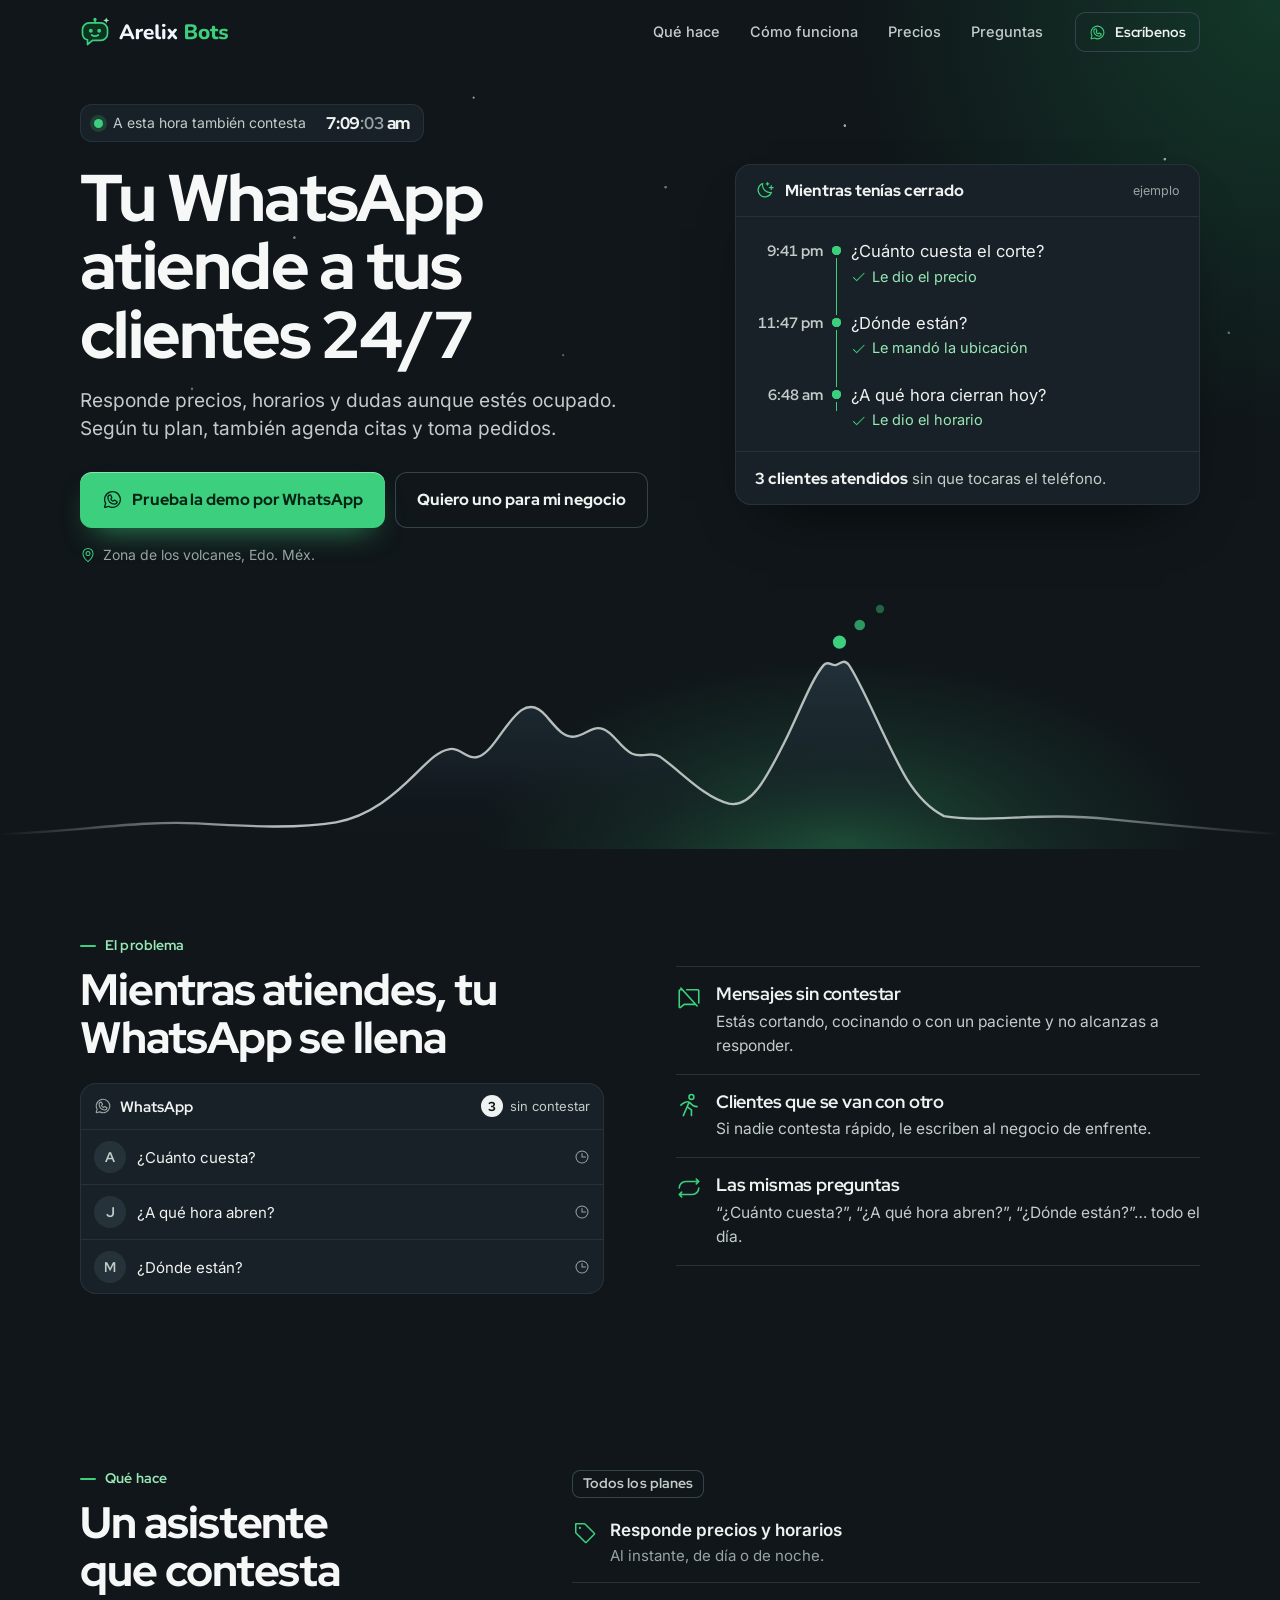
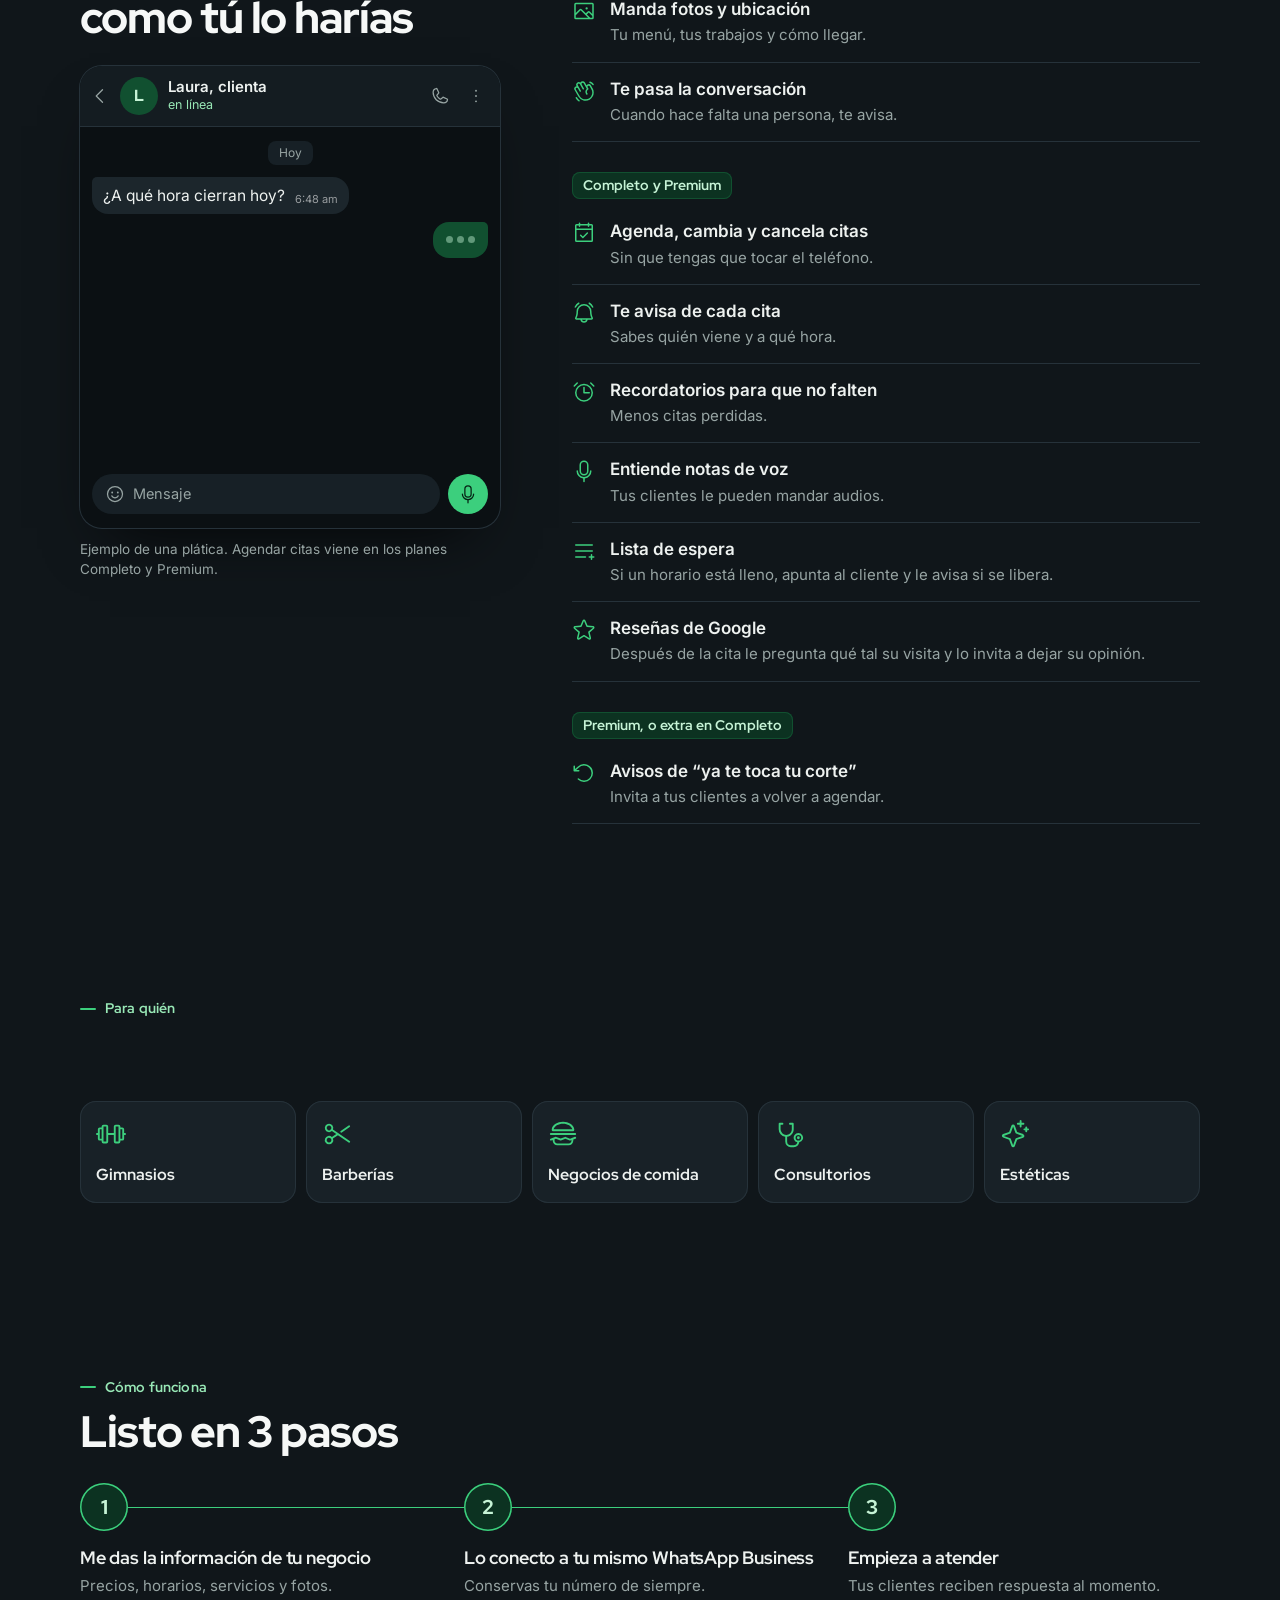
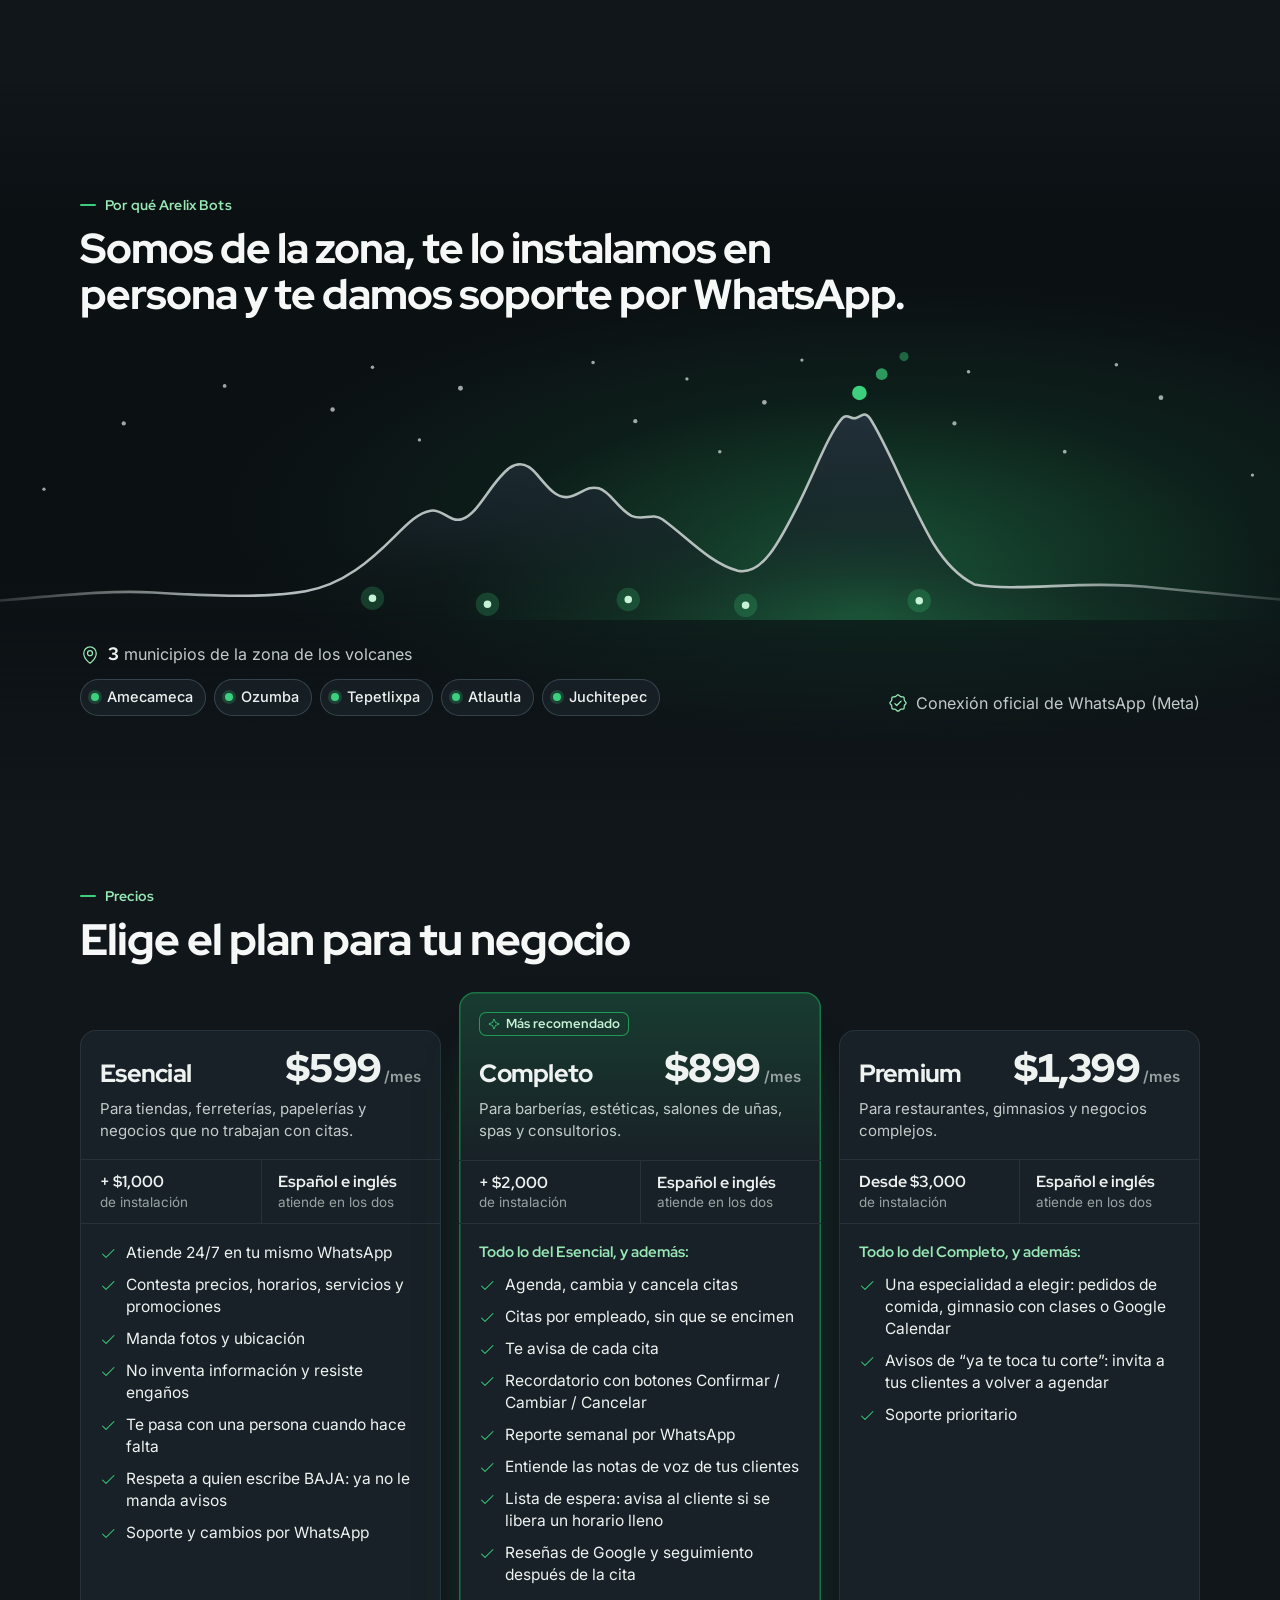
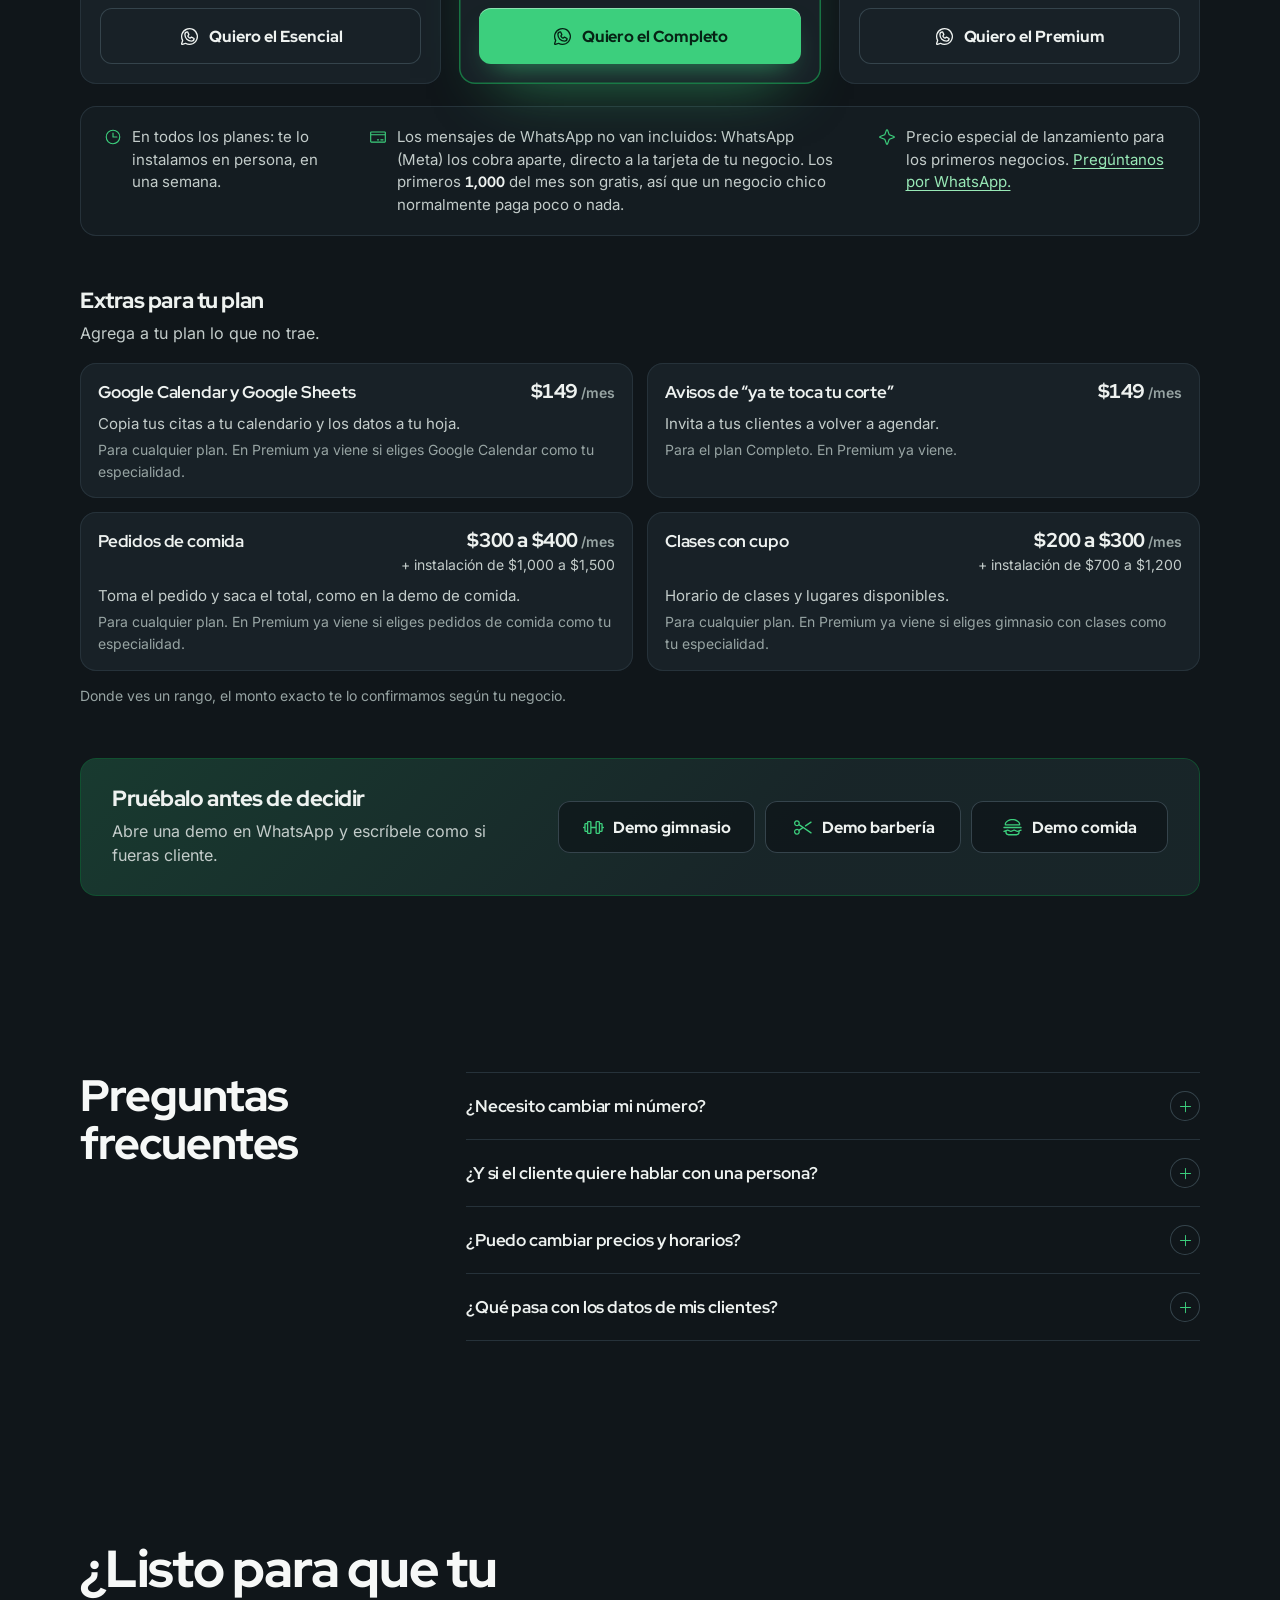
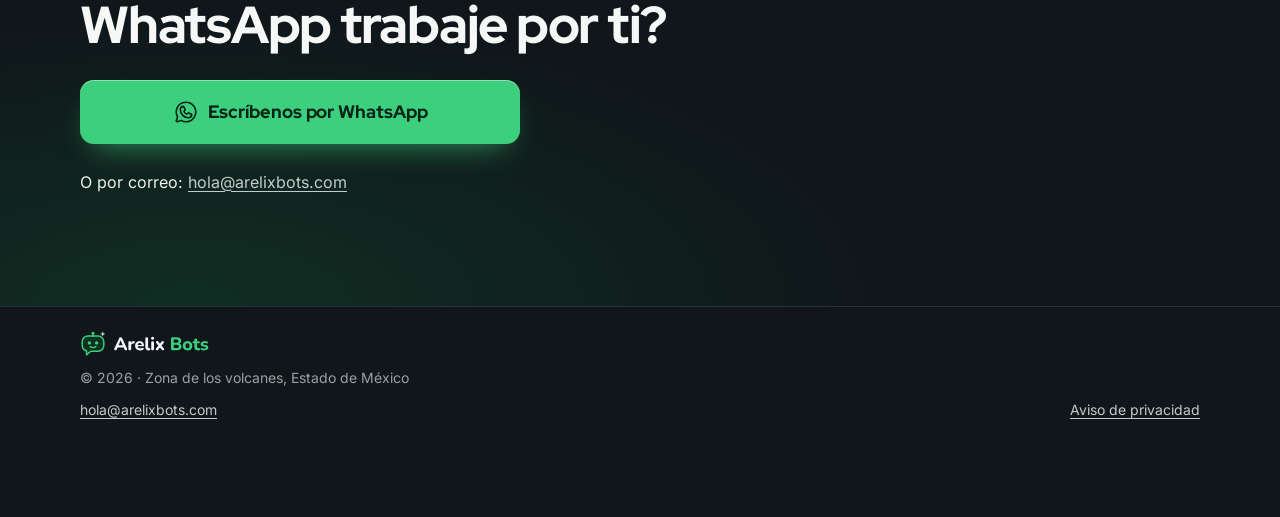
==== commit 7c35bd35: "Contacto: correo hola@arelixbots.com en contacto y en el pie (mailto) Co-Authored-By: Claude Opus 5." ====
--- a/index.html
+++ b/index.html
@@ -359,6 +359,7 @@
   <div class="wrap">
     <h2 class="t t-xl" data-rv>¿Listo para que tu WhatsApp trabaje por ti?</h2>
     <p data-rv><a class="btn btn-solid btn-xl btn-brillo" data-fab-fuera href="https://wa.me/525643731394?text=Hola%2C%20quiero%20informaci%C3%B3n" target="_blank" rel="noopener"><svg class="i" aria-hidden="true" focusable="false"><use href="#i-whatsapp-logo"/></svg>Escríbenos por WhatsApp</a></p>
+    <p data-rv>O por correo: <a class="pie-link" href="mailto:hola@arelixbots.com">hola@arelixbots.com</a></p>
   </div>
 </section>
 
@@ -366,7 +367,7 @@
 
 <footer class="pie">
   <div class="wrap pie-in">
-    <div class="pie-marca"><a class="logo logo-ch" href="./" aria-label="Arelix Bots, inicio"><svg class="logo-svg" viewBox="0 0 178.9 36" aria-hidden="true" focusable="false"><use href="#logo"/></svg></a><p>© 2026 · Zona de los volcanes, Estado de México</p></div>
+    <div class="pie-marca"><a class="logo logo-ch" href="./" aria-label="Arelix Bots, inicio"><svg class="logo-svg" viewBox="0 0 178.9 36" aria-hidden="true" focusable="false"><use href="#logo"/></svg></a><p>© 2026 · Zona de los volcanes, Estado de México</p><a class="pie-link" href="mailto:hola@arelixbots.com">hola@arelixbots.com</a></div>
     <a class="pie-link" href="aviso-privacidad.html">Aviso de privacidad</a>
   </div>
 </footer>
